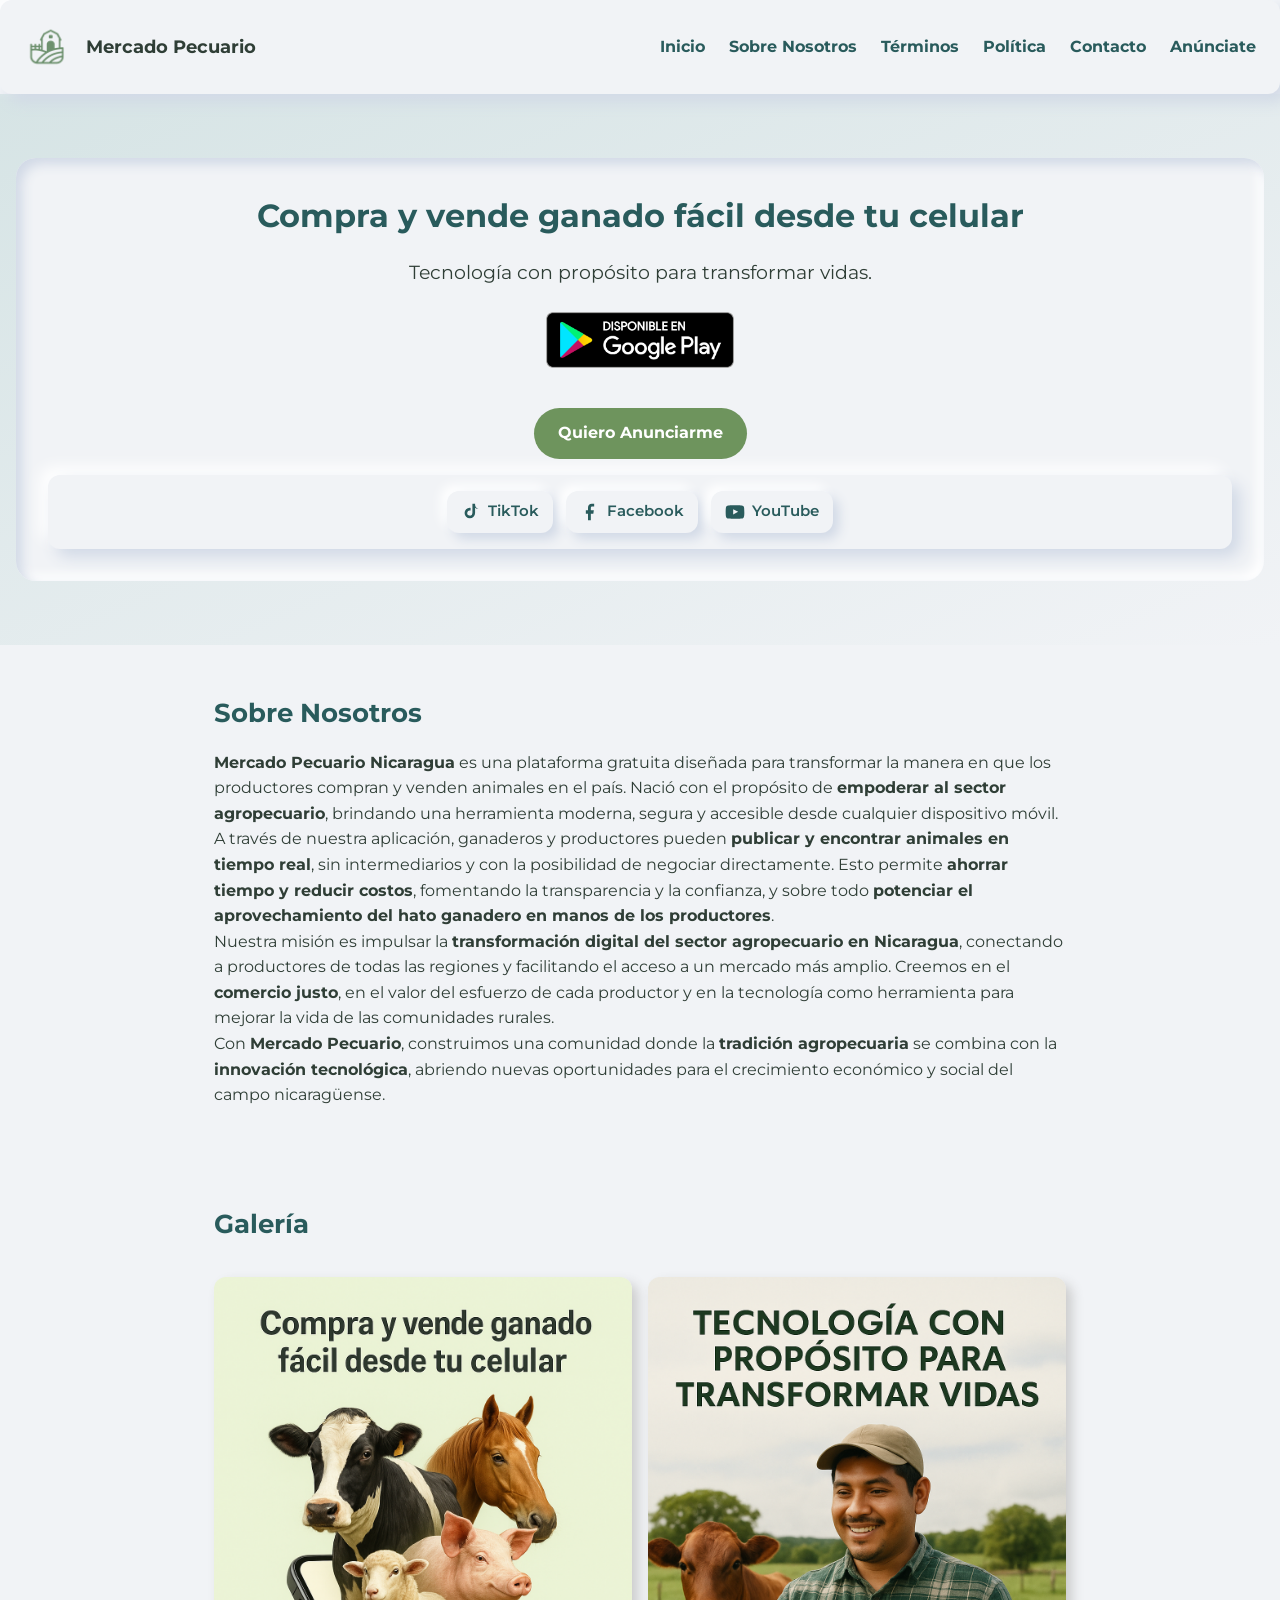
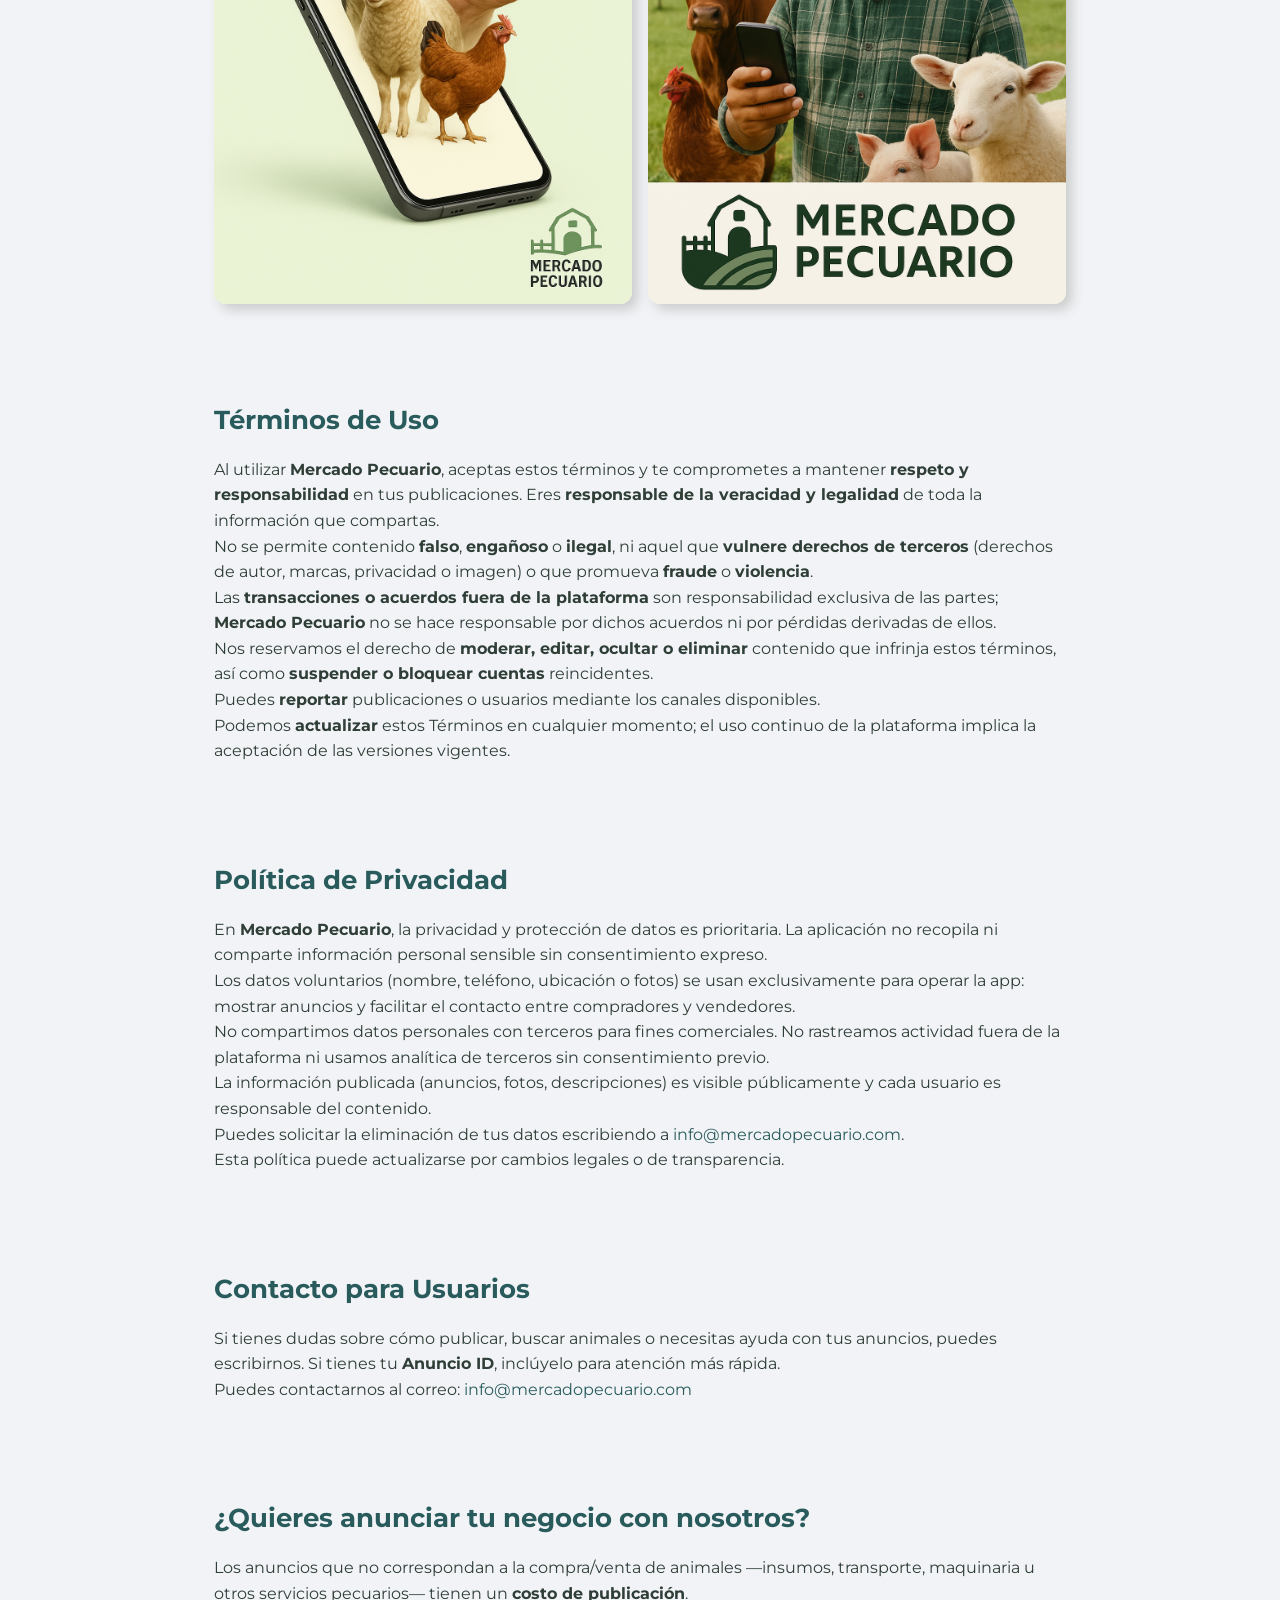
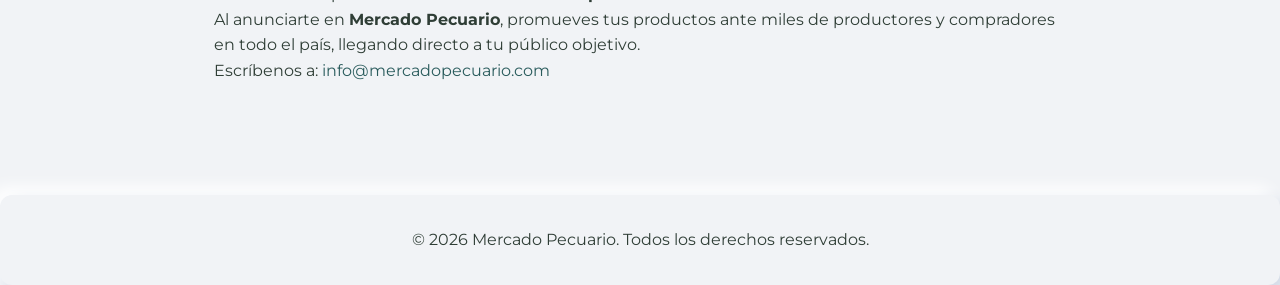
==== index.html @ 9249ecd2 "Correcciones de posible error" ====
<!DOCTYPE html>
<html lang="es">
<head>
  <!-- Google Tag Manager -->
  <script>
  (function(w,d,s,l,i){w[l]=w[l]||[];w[l].push({'gtm.start':
  new Date().getTime(),event:'gtm.js'});var f=d.getElementsByTagName(s)[0],
  j=d.createElement(s),dl=l!='dataLayer'?'&l='+l:'';j.async=true;j.src=
  'https://www.googletagmanager.com/gtm.js?id='+i+dl;f.parentNode.insertBefore(j,f);
  })(window,document,'script','dataLayer','GTM-NP2JBV4L');
  </script>
  <!-- End Google Tag Manager -->

  <meta charset="UTF-8" />
  <meta name="viewport" content="width=device-width, initial-scale=1.0" />
  <title>Mercado Pecuario | Compra y Venta de Animales</title>

  <!-- Canonical -->
  <link rel="canonical" href="https://mercadopecuario.com/" />

  <!-- Favicon -->
  <link rel="icon" href="favicon.ico" type="image/x-icon" />

  <!-- SEO Meta Tags -->
  <meta name="description" content="Plataforma gratuita para comprar y vender ganado en Nicaragua. Publica anuncios, encuentra animales y potencia tu negocio agropecuario con tecnología." />
  <meta name="keywords" content="mercado pecuario, compra de ganado en nicaragua, ganado, nicaragua, conecta ganaderos, compra venta de animales, app ganadera, agropecuario, tecnología rural" />
  <meta name="author" content="Mercado Pecuario" />
  <meta name="robots" content="index, follow" />
  <meta name="theme-color" content="#295b5c" />

  <!-- Open Graph -->
  <meta property="og:title" content="Mercado Pecuario" />
  <meta property="og:description" content="Compra y venta de animales fácil desde tu celular." />
  <meta property="og:type" content="website" />
  <meta property="og:url" content="https://mercadopecuario.com/" />
  <meta property="og:image" content="https://mercadopecuario.com/poster1.jpg" />
  <meta property="og:image:width" content="1200" />
  <meta property="og:image:height" content="630" />

  <!-- Twitter Card -->
  <meta name="twitter:card" content="summary_large_image" />
  <meta name="twitter:title" content="Mercado Pecuario Nicaragua" />
  <meta name="twitter:description" content="Compra y venta de animales fácil desde tu celular." />
  <meta name="twitter:image" content="https://mercadopecuario.com/poster1.jpg" />

  <!-- Structured Data (JSON-LD) -->
  <script type="application/ld+json">
  {
    "@context": "https://schema.org",
    "@type": "WebSite",
    "name": "Mercado Pecuario",
    "url": "https://mercadopecuario.com/",
    "inLanguage": "es",
    "description": "Plataforma gratuita para compra y venta de ganado en Nicaragua.",
    "potentialAction": {
      "@type": "SearchAction",
      "target": "https://mercadopecuario.com/?q={search_term_string}",
      "query-input": "required name=search_term_string"
    },
    "publisher": {
      "@type": "Organization",
      "name": "Mercado Pecuario",
      "logo": {
        "@type": "ImageObject",
        "url": "https://mercadopecuario.com/logo-mercado-pecuario.png"
      }
    }
  }
  </script>
  <script type="application/ld+json">
  {
    "@context": "https://schema.org",
    "@type": "MobileApplication",
    "name": "Mercado Pecuario",
    "operatingSystem": "Android",
    "applicationCategory": "BusinessApplication",
    "offers": {"@type": "Offer","price": "0","priceCurrency": "USD"},
    "downloadUrl": "https://play.google.com/store/apps/details?id=com.mercadopecuario",
    "installUrl": "https://play.google.com/store/apps/details?id=com.mercadopecuario",
    "publisher": {"@type": "Organization","name": "Mercado Pecuario"}
  }
  </script>

  <!-- Fonts & CSS -->
  <link rel="preconnect" href="https://fonts.gstatic.com" crossorigin />
  <link rel="preconnect" href="https://fonts.googleapis.com" />
  <link href="https://fonts.googleapis.com/css2?family=Montserrat:wght@400;700&display=swap" rel="stylesheet" />
  <link rel="stylesheet" href="styles.css" />

  <!-- Scripts -->
  <script defer src="scripts.js"></script>
</head>

<body>
  <!-- Google Tag Manager (noscript) -->
  <noscript><iframe src="https://www.googletagmanager.com/ns.html?id=GTM-NP2JBV4L"
  height="0" width="0" style="display:none;visibility:hidden"></iframe></noscript>
  <!-- End Google Tag Manager (noscript) -->

  <!-- Skip to content -->
  <a class="skip-link" href="#inicio">Saltar al contenido</a>

  <!-- NAVBAR -->
  <header class="navbar neomorph" role="banner">
    <div class="logo">
      <img src="logo-mercado-pecuario.png" alt="Logo de Mercado Pecuario" class="logo-img" width="62" height="62" decoding="async" />
      <span>Mercado Pecuario</span>
    </div>

    <nav id="nav-menu" aria-label="Principal">
      <ul>
        <li><a href="#inicio">Inicio</a></li>
        <li><a href="#sobre">Sobre Nosotros</a></li>
        <li><a href="#terminos">Términos</a></li>
        <li><a href="#politica">Política</a></li>
        <li><a href="#contacto">Contacto</a></li>
        <li><a href="#anunciar">Anúnciate</a></li>
      </ul>
    </nav>

    <button class="menu-toggle" aria-controls="nav-menu" aria-expanded="false" aria-label="Abrir menú">☰</button>
  </header>

  <!-- HERO -->
  <section class="hero" id="inicio">
    <div class="hero-content neomorph-in">
      <h1>Compra y vende ganado fácil desde tu celular</h1>
      <p>Tecnología con propósito para transformar vidas.</p>

      <div class="store-badge-wrapper">
        <a class="google-play-link"
           href="https://play.google.com/store/apps/details?id=com.mercadopecuario&pli=1"
           target="_blank" rel="noopener noreferrer" aria-label="Abrir en Google Play">
          <img src="google-play-page.png" alt="Disponible en Google Play"
               width="270" height="80" loading="eager" decoding="async" />
        </a>
      </div>

      <a href="#anunciar" class="btn">Quiero Anunciarme</a>

      <!-- Social Bar (debajo del botón) -->
      <div class="social-bar neomorph" aria-label="Redes sociales de Mercado Pecuario" style="margin-top:1rem;">
        <a class="social-link" href="https://www.tiktok.com/@mercado.pecuario" target="_blank" rel="noopener noreferrer" aria-label="TikTok de Mercado Pecuario">
          <!-- TikTok -->
          <svg class="icon" viewBox="0 0 24 24" aria-hidden="true"><path fill="currentColor" d="M21 8.5a6.5 6.5 0 0 1-4.1-1.5v6.3a6.3 6.3 0 1 1-6.3-6.3c.3 0 .6 0 .9.1v3.2a3.1 3.1 0 1 0 2.2 3V2h3.2a6.5 6.5 0 0 0 4.1 6.5Z"/></svg>
          <span>TikTok</span>
        </a>

        <a class="social-link" href="https://www.facebook.com/share/1B9wBxEZxm/" target="_blank" rel="noopener noreferrer" aria-label="Facebook de Mercado Pecuario">
          <!-- Facebook -->
          <svg class="icon" viewBox="0 0 24 24" aria-hidden="true"><path fill="currentColor" d="M13 22v-8h3l.6-4H13V7.2c0-1.1.3-1.8 1.9-1.8H17V2.1C16.6 2 15.5 2 14.2 2 11.5 2 9.6 3.7 9.6 6.8V10H7v4h2.6v8h3.4Z"/></svg>
          <span>Facebook</span>
        </a>

        <a class="social-link" href="https://www.youtube.com/@MercadoPecuario" target="_blank" rel="noopener noreferrer" aria-label="YouTube de Mercado Pecuario">
          <!-- YouTube -->
          <svg class="icon" viewBox="0 0 24 24" aria-hidden="true"><path fill="currentColor" d="M23 7.5s-.2-1.7-.8-2.4c-.8-.9-1.7-.9-2.1-1C17.9 3.8 12 3.8 12 3.8h0s-5.9 0-8.1.3c-.4.1-1.3.1-2.1 1C1.2 5.8 1 7.5 1 7.5S.8 9.5.8 11.6v.8C.8 14.5 1 16.5 1 16.5s.2 1.7.8 2.4c.8.9 1.9.9 2.4 1 1.7.2 7.8.3 7.8.3s5.9 0 8.1-.3c.4-.1 1.3-.1 2.1-1 .6-.7.8-2.4.8-2.4s.2-2 .2-3.1v-.8c0-2.1-.2-4.1-.2-4.1ZM9.8 14.9V8.7l6 3.1-6 3.1Z"/></svg>
          <span>YouTube</span>
        </a>
      </div>
      <!-- /Social Bar -->
    </div>
  </section>

  <!-- SOBRE NOSOTROS -->
  <section class="section" id="sobre">
    <h2>Sobre Nosotros</h2>
    <p>
      <strong>Mercado Pecuario Nicaragua</strong> es una plataforma gratuita diseñada para transformar la manera en que los productores compran y venden animales en el país.
      Nació con el propósito de <strong>empoderar al sector agropecuario</strong>, brindando una herramienta moderna, segura y accesible desde cualquier dispositivo móvil.
    </p>
    <p>
      A través de nuestra aplicación, ganaderos y productores pueden <strong>publicar y encontrar animales en tiempo real</strong>, sin intermediarios y con la posibilidad de negociar directamente.
      Esto permite <strong>ahorrar tiempo y reducir costos</strong>, fomentando la transparencia y la confianza, y sobre todo
      <strong>potenciar el aprovechamiento del hato ganadero en manos de los productores</strong>.
    </p>
    <p>
      Nuestra misión es impulsar la <strong>transformación digital del sector agropecuario en Nicaragua</strong>, conectando a productores de todas las regiones y facilitando el acceso a un mercado más amplio.
      Creemos en el <strong>comercio justo</strong>, en el valor del esfuerzo de cada productor y en la tecnología como herramienta para mejorar la vida de las comunidades rurales.
    </p>
    <p>
      Con <strong>Mercado Pecuario</strong>, construimos una comunidad donde la <strong>tradición agropecuaria</strong> se combina con la <strong>innovación tecnológica</strong>,
      abriendo nuevas oportunidades para el crecimiento económico y social del campo nicaragüense.
    </p>
  </section>

  <!-- GALERÍA -->
  <section class="section gallery" aria-labelledby="galeria-title">
    <h2 id="galeria-title">Galería</h2>
    <div class="image-grid">
      <img src="poster1.jpg" alt="Póster de promoción 1 de Mercado Pecuario"
           width="800" height="600" loading="lazy" decoding="async" />
      <img src="poster2.jpg" alt="Póster de promoción 2 de Mercado Pecuario"
           width="800" height="600" loading="lazy" decoding="async" />
    </div>
  </section>

  <!-- TÉRMINOS -->
  <section class="section" id="terminos">
    <h2>Términos de Uso</h2>
    <p>
      Al utilizar <strong>Mercado Pecuario</strong>, aceptas estos términos y te comprometes a mantener
      <strong>respeto y responsabilidad</strong> en tus publicaciones. Eres <strong>responsable de la veracidad y legalidad</strong>
      de toda la información que compartas.
    </p>
    <p>
      No se permite contenido <strong>falso</strong>, <strong>engañoso</strong> o <strong>ilegal</strong>, ni aquel que
      <strong>vulnere derechos de terceros</strong> (derechos de autor, marcas, privacidad o imagen) o que promueva
      <strong>fraude</strong> o <strong>violencia</strong>.
    </p>
    <p>
      Las <strong>transacciones o acuerdos fuera de la plataforma</strong> son responsabilidad exclusiva de las partes;
      <strong>Mercado Pecuario</strong> no se hace responsable por dichos acuerdos ni por pérdidas derivadas de ellos.
    </p>
    <p>
      Nos reservamos el derecho de <strong>moderar, editar, ocultar o eliminar</strong> contenido que infrinja estos términos,
      así como <strong>suspender o bloquear cuentas</strong> reincidentes.
    </p>
    <p>
      Puedes <strong>reportar</strong> publicaciones o usuarios mediante los canales disponibles.
    </p>
    <p>
      Podemos <strong>actualizar</strong> estos Términos en cualquier momento; el uso continuo de la plataforma implica la
      aceptación de las versiones vigentes.
    </p>
  </section>

  <!-- POLÍTICA DE INFORMACIÓN -->
  <section class="section" id="politica">
    <h2>Política de Privacidad</h2>
    <p>
      En <strong>Mercado Pecuario</strong>, la privacidad y protección de datos es prioritaria. La aplicación no recopila ni comparte
      información personal sensible sin consentimiento expreso.
    </p>
    <p>
      Los datos voluntarios (nombre, teléfono, ubicación o fotos) se usan exclusivamente para operar la app:
      mostrar anuncios y facilitar el contacto entre compradores y vendedores.
    </p>
    <p>
      No compartimos datos personales con terceros para fines comerciales. No rastreamos actividad fuera de la plataforma
      ni usamos analítica de terceros sin consentimiento previo.
    </p>
    <p>
      La información publicada (anuncios, fotos, descripciones) es visible públicamente y cada usuario es responsable del contenido.
    </p>
    <p>
      Puedes solicitar la eliminación de tus datos escribiendo a
      <a href="mailto:info@mercadopecuario.com">info@mercadopecuario.com</a>.
    </p>
    <p>
      Esta política puede actualizarse por cambios legales o de transparencia.
    </p>
  </section>

  <!-- CONTACTO -->
  <section class="section" id="contacto">
    <h2>Contacto para Usuarios</h2>
    <p>Si tienes dudas sobre cómo publicar, buscar animales o necesitas ayuda con tus anuncios, puedes escribirnos.
       Si tienes tu <strong>Anuncio ID</strong>, inclúyelo para atención más rápida.</p>
    <p>Puedes contactarnos al correo:
      <a href="mailto:info@mercadopecuario.com">info@mercadopecuario.com</a>
    </p>
  </section>

  <!-- ANÚNCIATE -->
  <section class="section" id="anunciar">
    <h2>¿Quieres anunciar tu negocio con nosotros?</h2>
    <p>
      Los anuncios que no correspondan a la compra/venta de animales —insumos, transporte, maquinaria u otros servicios pecuarios—
      tienen un <strong>costo de publicación</strong>.
    </p>
    <p>
      Al anunciarte en <strong>Mercado Pecuario</strong>, promueves tus productos ante miles de productores y compradores en todo el país,
      llegando directo a tu público objetivo.
    </p>
    <p>Escríbenos a:
      <a href="mailto:info@mercadopecuario.com">info@mercadopecuario.com</a>
    </p>
  </section>

  <!-- FOOTER -->
  <footer class="footer neomorph" role="contentinfo">
    <p>&copy; 2026 Mercado Pecuario. Todos los derechos reservados.</p>
  </footer>
</body>
</html>
---- styles.css ----
html, body {
  width: 100%;
  max-width: 100vw;
  overflow-x: hidden;
}

/* Reset */
* { margin: 0; padding: 0; box-sizing: border-box; }

body {
  font-family: 'Montserrat', sans-serif;
  background: #f1f3f6;
  color: #2f3e36;
  line-height: 1.6;
}

a { color: #295b5c; text-decoration: none; }
a:hover { text-decoration: underline; }
h1, h2 { color: #295b5c; }

/* Skip link */
.skip-link {
  position: absolute; left: -999px; top: auto; width: 1px; height: 1px; overflow: hidden;
}
.skip-link:focus {
  left: 1rem; top: 1rem; width: auto; height: auto; padding: .5rem .75rem;
  background: #ffffff; border-radius: 8px; box-shadow: 0 2px 8px rgba(0,0,0,.12);
}

/* Neomorfismo */
.neomorph {
  background: #f1f3f6;
  box-shadow: 8px 8px 16px #d1d9e6, -8px -8px 16px #ffffff;
  border-radius: 12px;
  padding: 1rem 2rem;
}

.neomorph-in {
  background: #f1f3f6;
  box-shadow: inset 6px 6px 12px #d1d9e6, inset -6px -6px 12px #ffffff;
  border-radius: 20px;
  padding: 2rem;
}

/* Navbar */
.navbar {
  position: sticky; top: 0; z-index: 1000;
  display: flex; flex-wrap: wrap; justify-content: space-between; align-items: center;
  padding: 1rem; margin: 0 auto; width: 100%; max-width: 100%; box-sizing: border-box;
  background: #f1f3f6;
}

.navbar ul { list-style: none; display: flex; flex-wrap: wrap; justify-content: center; gap: .5rem; }
.navbar li { margin: 0.25rem 0.5rem; }
.navbar a { text-decoration: none; color: #295b5c; font-weight: 700; white-space: nowrap; }

.logo { display: flex; align-items: center; font-size: 1.1rem; font-weight: 700; gap: 0.5rem; }
.logo-img { height: 62px; width: 62px; }

/* Hero */
.hero {
  background: linear-gradient(to bottom right, #d6e4e5, #f1f3f6);
  text-align: center;
  padding: 4rem 1rem;
}

.hero-content h1 { font-size: 2rem; margin-bottom: 1rem; }
.hero-content p { font-size: 1.2rem; margin-bottom: 1.5rem; }

.btn {
  display: inline-block;
  background-color: #6e945d;
  color: white;
  padding: 0.8rem 1.5rem;
  border-radius: 30px;
  font-weight: bold;
  transition: transform .2s ease, background-color .2s ease;
}
.btn:hover { background-color: #527347; transform: translateY(-1px); }

/* Sections */
.section { padding: 3rem 1.5rem; max-width: 900px; margin: auto; }
.section h2 { font-size: 1.6rem; margin-bottom: 1rem; }

/* Galería */
.image-grid {
  display: grid;
  grid-template-columns: 1fr 1fr;
  gap: 1rem;
  margin-top: 2rem;
}
.image-grid img {
  width: 100%;
  height: auto;
  border-radius: 12px;
  box-shadow: 6px 6px 12px #ccc;
}

/* Footer */
.footer { text-align: center; padding: 2rem 1rem; margin-top: 4rem; }

/* Menu button */
.menu-toggle {
  display: none;
  background: none;
  font-size: 2rem;
  border: none;
  color: #295b5c;
  cursor: pointer;
}

/* Responsive navbar */
@media (max-width: 768px) {
  .navbar { flex-direction: column; align-items: flex-start; gap: .5rem; }
  .menu-toggle { display: block; margin-left: auto; }

  #nav-menu ul {
    flex-direction: column; align-items: flex-start; width: 100%;
    display: none; gap: .25rem;
  }
  #nav-menu ul.show { display: flex; }
  #nav-menu li { width: 100%; padding: 0.25rem 0; }
}

/* Store badge */
.store-badge-wrapper {
  display: flex; align-items: center; justify-content: center; flex-wrap: wrap;
  gap: 1rem; margin: 1rem 0 2rem 0;
}
.google-play-link img {
  height: 56px; width: auto; border-radius: 6px; transition: transform .2s ease;
}
.google-play-link img:hover { transform: scale(1.03); }
.coming-soon { font-size: .95rem; font-weight: 700; color: #d94343; }

/* -------- Redes sociales (optimizado y responsivo) -------- */
.social-bar {
  display: flex;
  justify-content: center;
  align-items: center;
  flex-wrap: wrap;
  gap: 0.8rem;
  margin-top: 1.25rem; /* separación del botón */
}

.social-link {
  display: flex;
  align-items: center;
  gap: 0.4rem;
  padding: 0.55rem 0.9rem;
  border-radius: 12px;
  color: #295b5c;
  background: #f1f3f6;
  box-shadow: 6px 6px 12px #d1d9e6, -6px -6px 12px #ffffff;
  font-weight: 600;
  font-size: 0.95rem;
  transition: transform .15s ease, box-shadow .2s ease;
}

.social-link:hover {
  transform: translateY(-1px);
  box-shadow: 8px 8px 16px #d1d9e6, -8px -8px 16px #ffffff;
  text-decoration: none;
}

.social-link:active { transform: translateY(0); }

.social-link .icon {
  width: 20px;
  height: 20px;
  display: inline-block;
}

/* Ajustes responsivos para móvil */
@media (max-width: 600px) {
  .social-bar { gap: 0.5rem; }

  .social-link {
    padding: 0.5rem;          /* menos padding */
    border-radius: 10px;
    font-size: 0;             /* oculta el texto, deja solo iconos */
    box-shadow: 4px 4px 8px #d1d9e6, -4px -4px 8px #ffffff; /* sombra más sutil */
  }

  .social-link .icon {
    width: 26px;              /* icono un poco más grande para tacto */
    height: 26px;
  }

  .social-link span { display: none; } /* asegura ocultar texto */
}
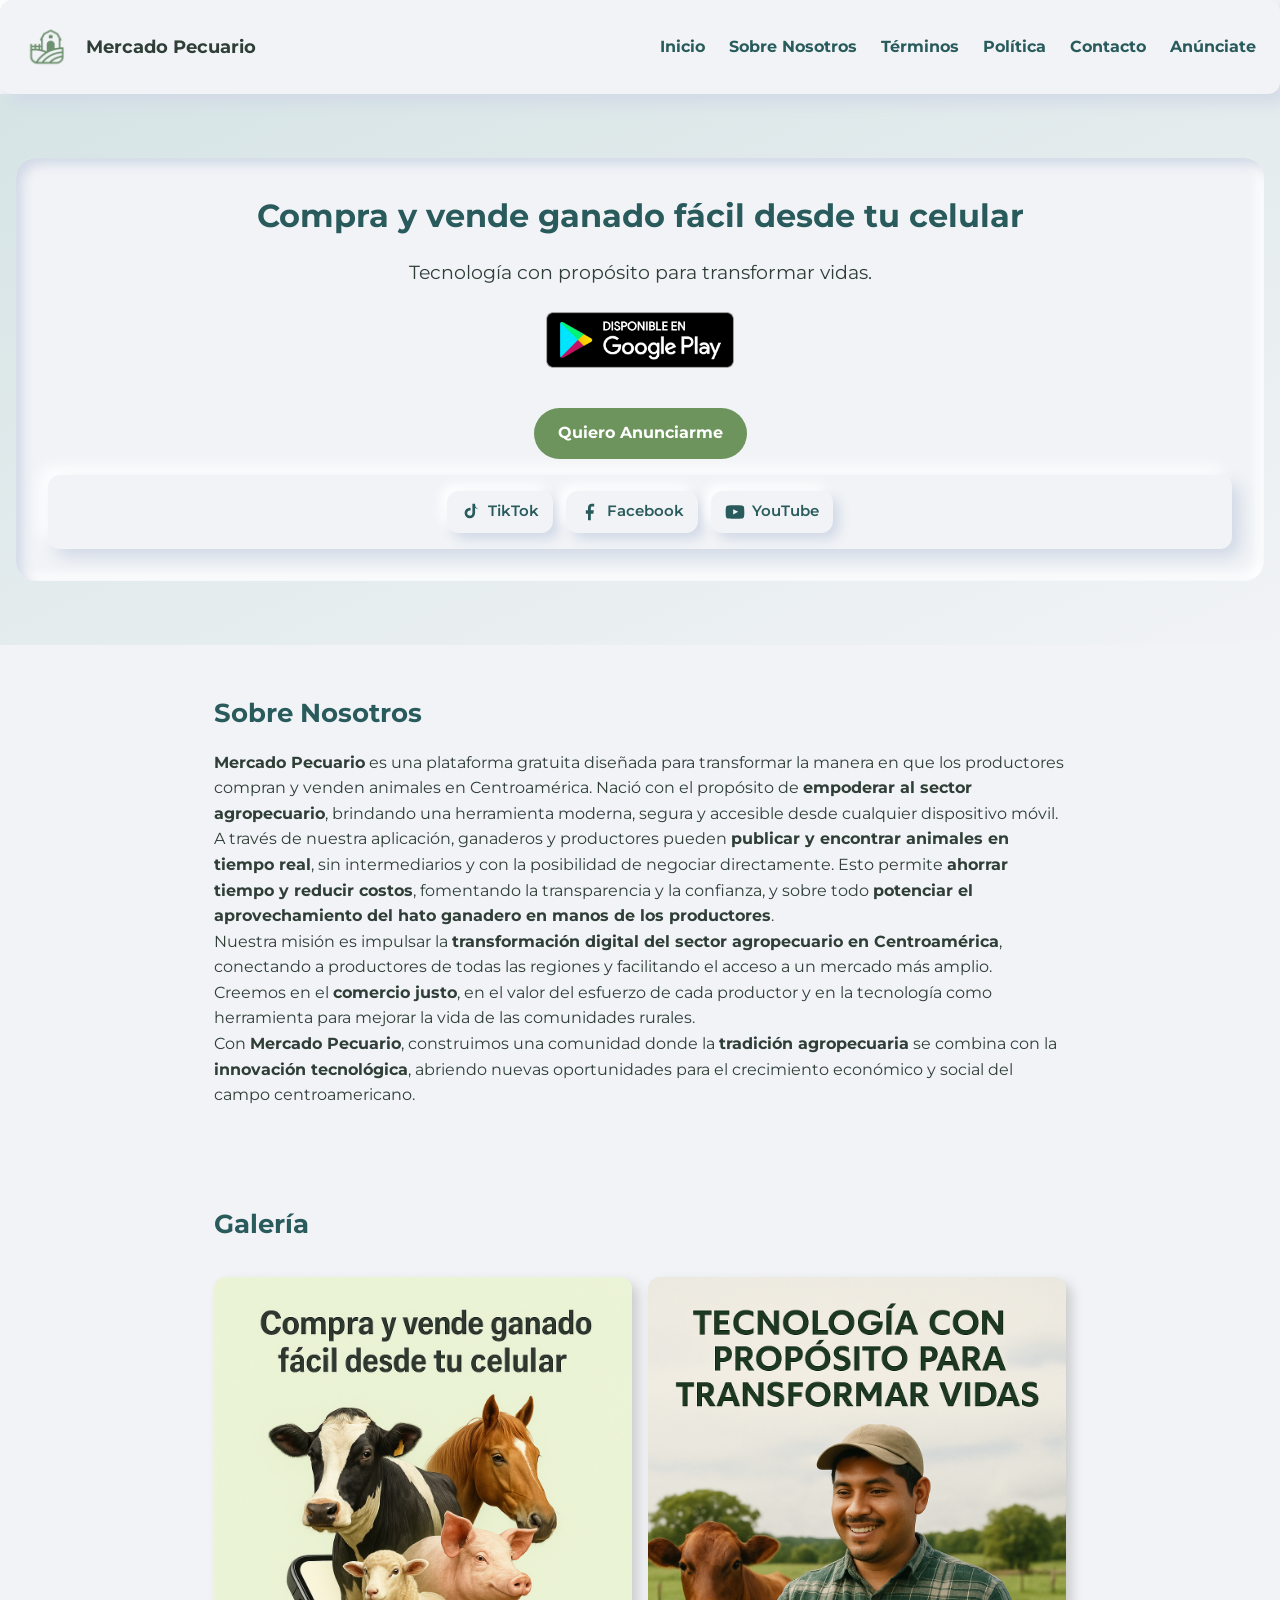
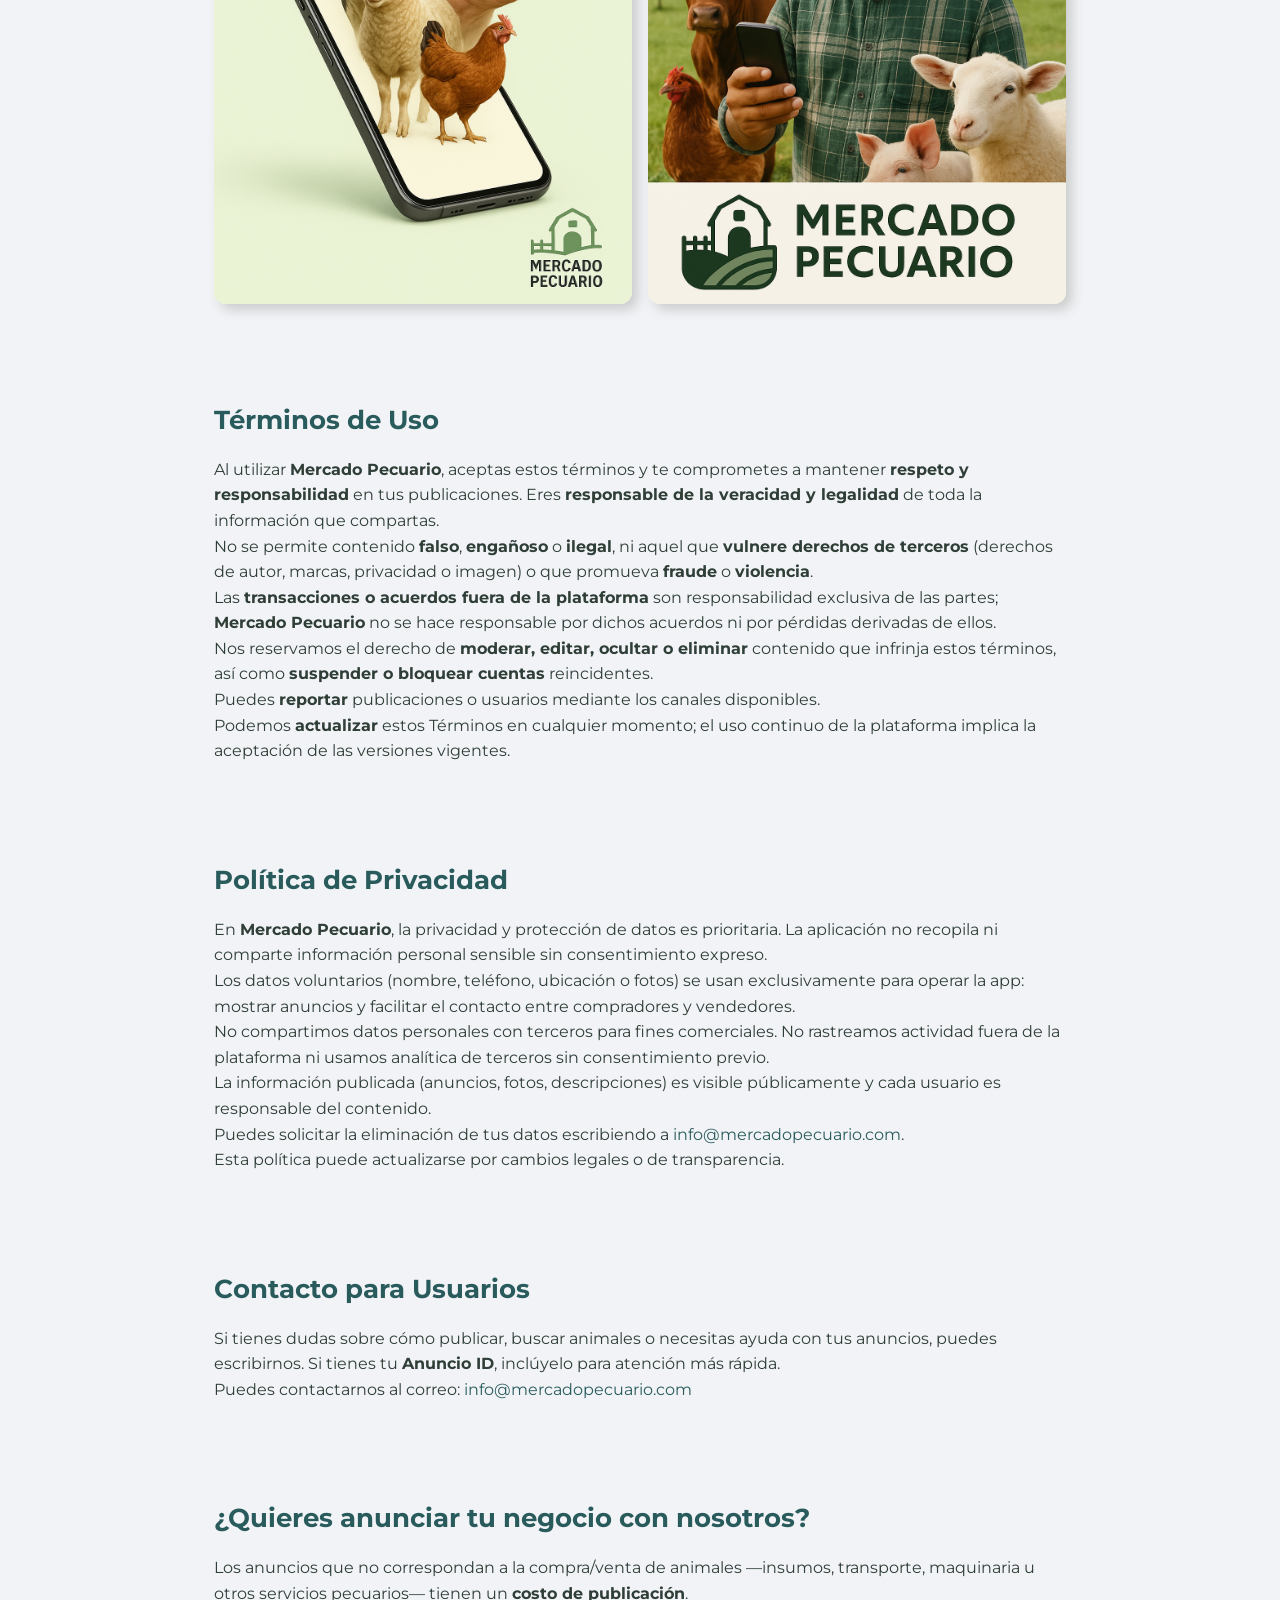
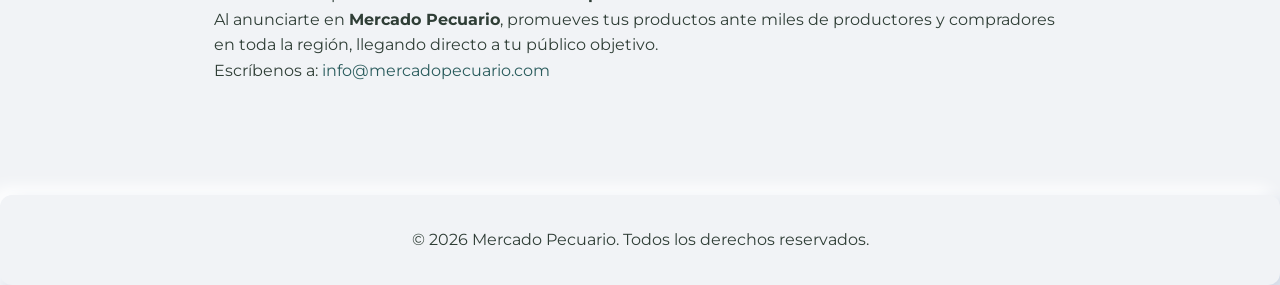
==== commit 403fa831: "Actualizar copy para reflejar presencia en Centroamérica, no solo Nicaragua" ====
--- a/index.html
+++ b/index.html
@@ -22,8 +22,8 @@
   <link rel="icon" href="favicon.ico" type="image/x-icon" />
 
   <!-- SEO Meta Tags -->
-  <meta name="description" content="Plataforma gratuita para comprar y vender ganado en Nicaragua. Publica anuncios, encuentra animales y potencia tu negocio agropecuario con tecnología." />
-  <meta name="keywords" content="mercado pecuario, compra de ganado en nicaragua, ganado, nicaragua, conecta ganaderos, compra venta de animales, app ganadera, agropecuario, tecnología rural" />
+  <meta name="description" content="Plataforma gratuita para comprar y vender ganado en Centroamérica. Publica anuncios, encuentra animales y potencia tu negocio agropecuario con tecnología." />
+  <meta name="keywords" content="mercado pecuario, compra de ganado centroamérica, ganado, centroamérica, conecta ganaderos, compra venta de animales, app ganadera, agropecuario, tecnología rural" />
   <meta name="author" content="Mercado Pecuario" />
   <meta name="robots" content="index, follow" />
   <meta name="theme-color" content="#295b5c" />
@@ -39,7 +39,7 @@
 
   <!-- Twitter Card -->
   <meta name="twitter:card" content="summary_large_image" />
-  <meta name="twitter:title" content="Mercado Pecuario Nicaragua" />
+  <meta name="twitter:title" content="Mercado Pecuario" />
   <meta name="twitter:description" content="Compra y venta de animales fácil desde tu celular." />
   <meta name="twitter:image" content="https://mercadopecuario.com/poster1.jpg" />
 
@@ -51,7 +51,7 @@
     "name": "Mercado Pecuario",
     "url": "https://mercadopecuario.com/",
     "inLanguage": "es",
-    "description": "Plataforma gratuita para compra y venta de ganado en Nicaragua.",
+    "description": "Plataforma gratuita para compra y venta de ganado en Centroamérica.",
     "potentialAction": {
       "@type": "SearchAction",
       "target": "https://mercadopecuario.com/?q={search_term_string}",
@@ -166,7 +166,7 @@
   <section class="section" id="sobre">
     <h2>Sobre Nosotros</h2>
     <p>
-      <strong>Mercado Pecuario Nicaragua</strong> es una plataforma gratuita diseñada para transformar la manera en que los productores compran y venden animales en el país.
+      <strong>Mercado Pecuario</strong> es una plataforma gratuita diseñada para transformar la manera en que los productores compran y venden animales en Centroamérica.
       Nació con el propósito de <strong>empoderar al sector agropecuario</strong>, brindando una herramienta moderna, segura y accesible desde cualquier dispositivo móvil.
     </p>
     <p>
@@ -175,12 +175,12 @@
       <strong>potenciar el aprovechamiento del hato ganadero en manos de los productores</strong>.
     </p>
     <p>
-      Nuestra misión es impulsar la <strong>transformación digital del sector agropecuario en Nicaragua</strong>, conectando a productores de todas las regiones y facilitando el acceso a un mercado más amplio.
+      Nuestra misión es impulsar la <strong>transformación digital del sector agropecuario en Centroamérica</strong>, conectando a productores de todas las regiones y facilitando el acceso a un mercado más amplio.
       Creemos en el <strong>comercio justo</strong>, en el valor del esfuerzo de cada productor y en la tecnología como herramienta para mejorar la vida de las comunidades rurales.
     </p>
     <p>
       Con <strong>Mercado Pecuario</strong>, construimos una comunidad donde la <strong>tradición agropecuaria</strong> se combina con la <strong>innovación tecnológica</strong>,
-      abriendo nuevas oportunidades para el crecimiento económico y social del campo nicaragüense.
+      abriendo nuevas oportunidades para el crecimiento económico y social del campo centroamericano.
     </p>
   </section>
 
@@ -270,7 +270,7 @@
       tienen un <strong>costo de publicación</strong>.
     </p>
     <p>
-      Al anunciarte en <strong>Mercado Pecuario</strong>, promueves tus productos ante miles de productores y compradores en todo el país,
+      Al anunciarte en <strong>Mercado Pecuario</strong>, promueves tus productos ante miles de productores y compradores en toda la región,
       llegando directo a tu público objetivo.
     </p>
     <p>Escríbenos a:
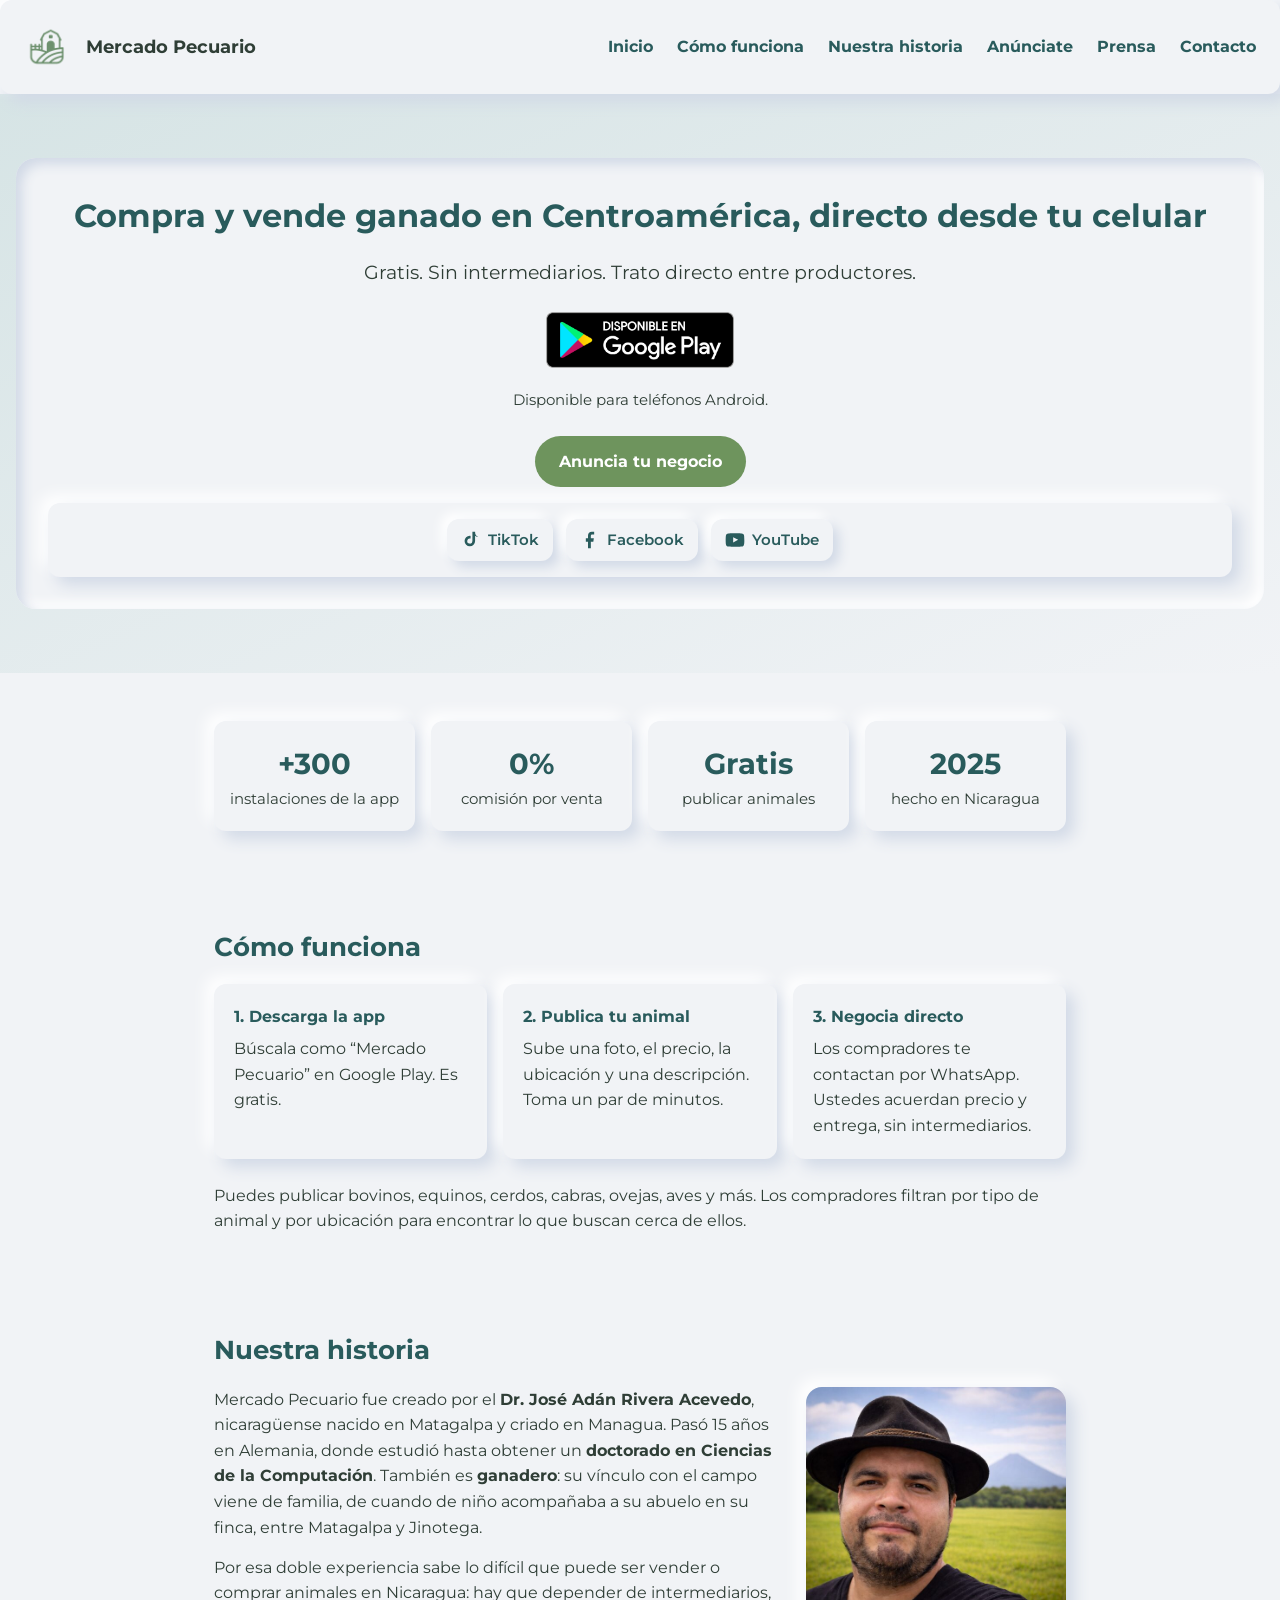
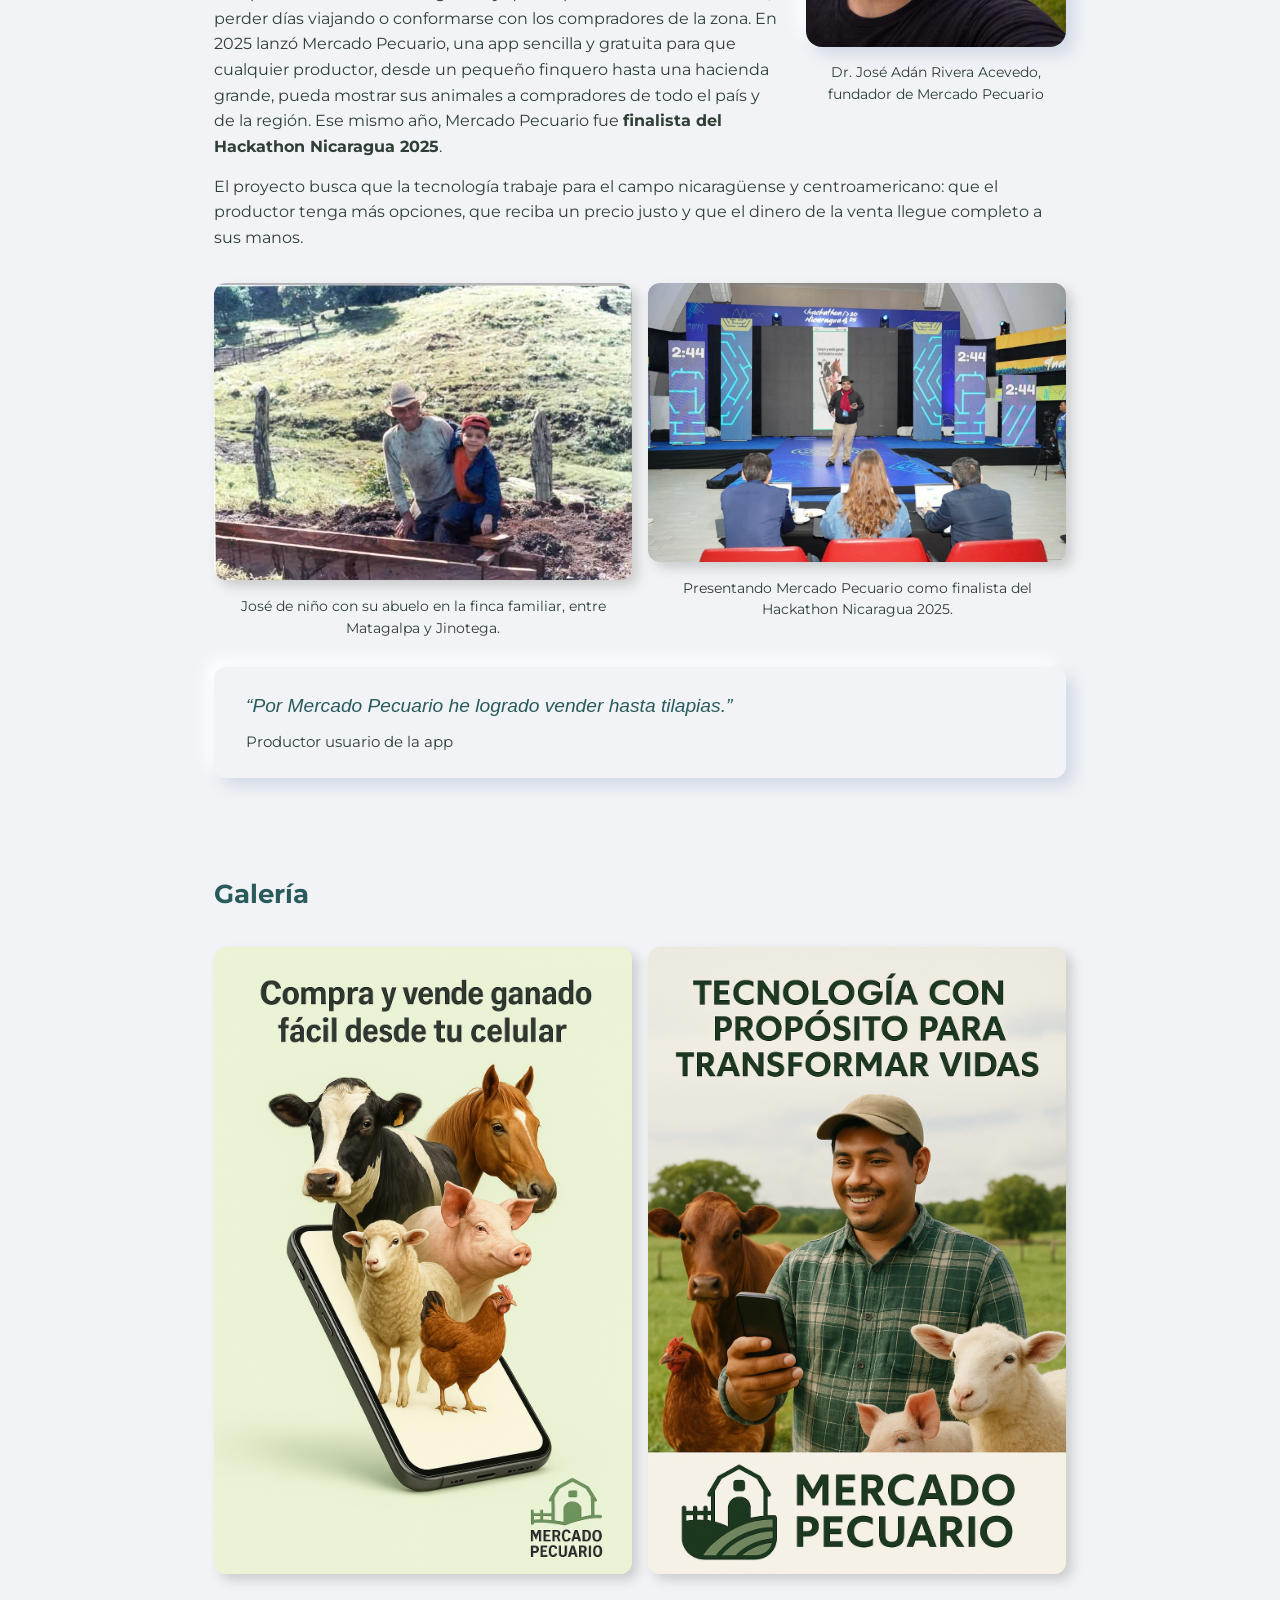
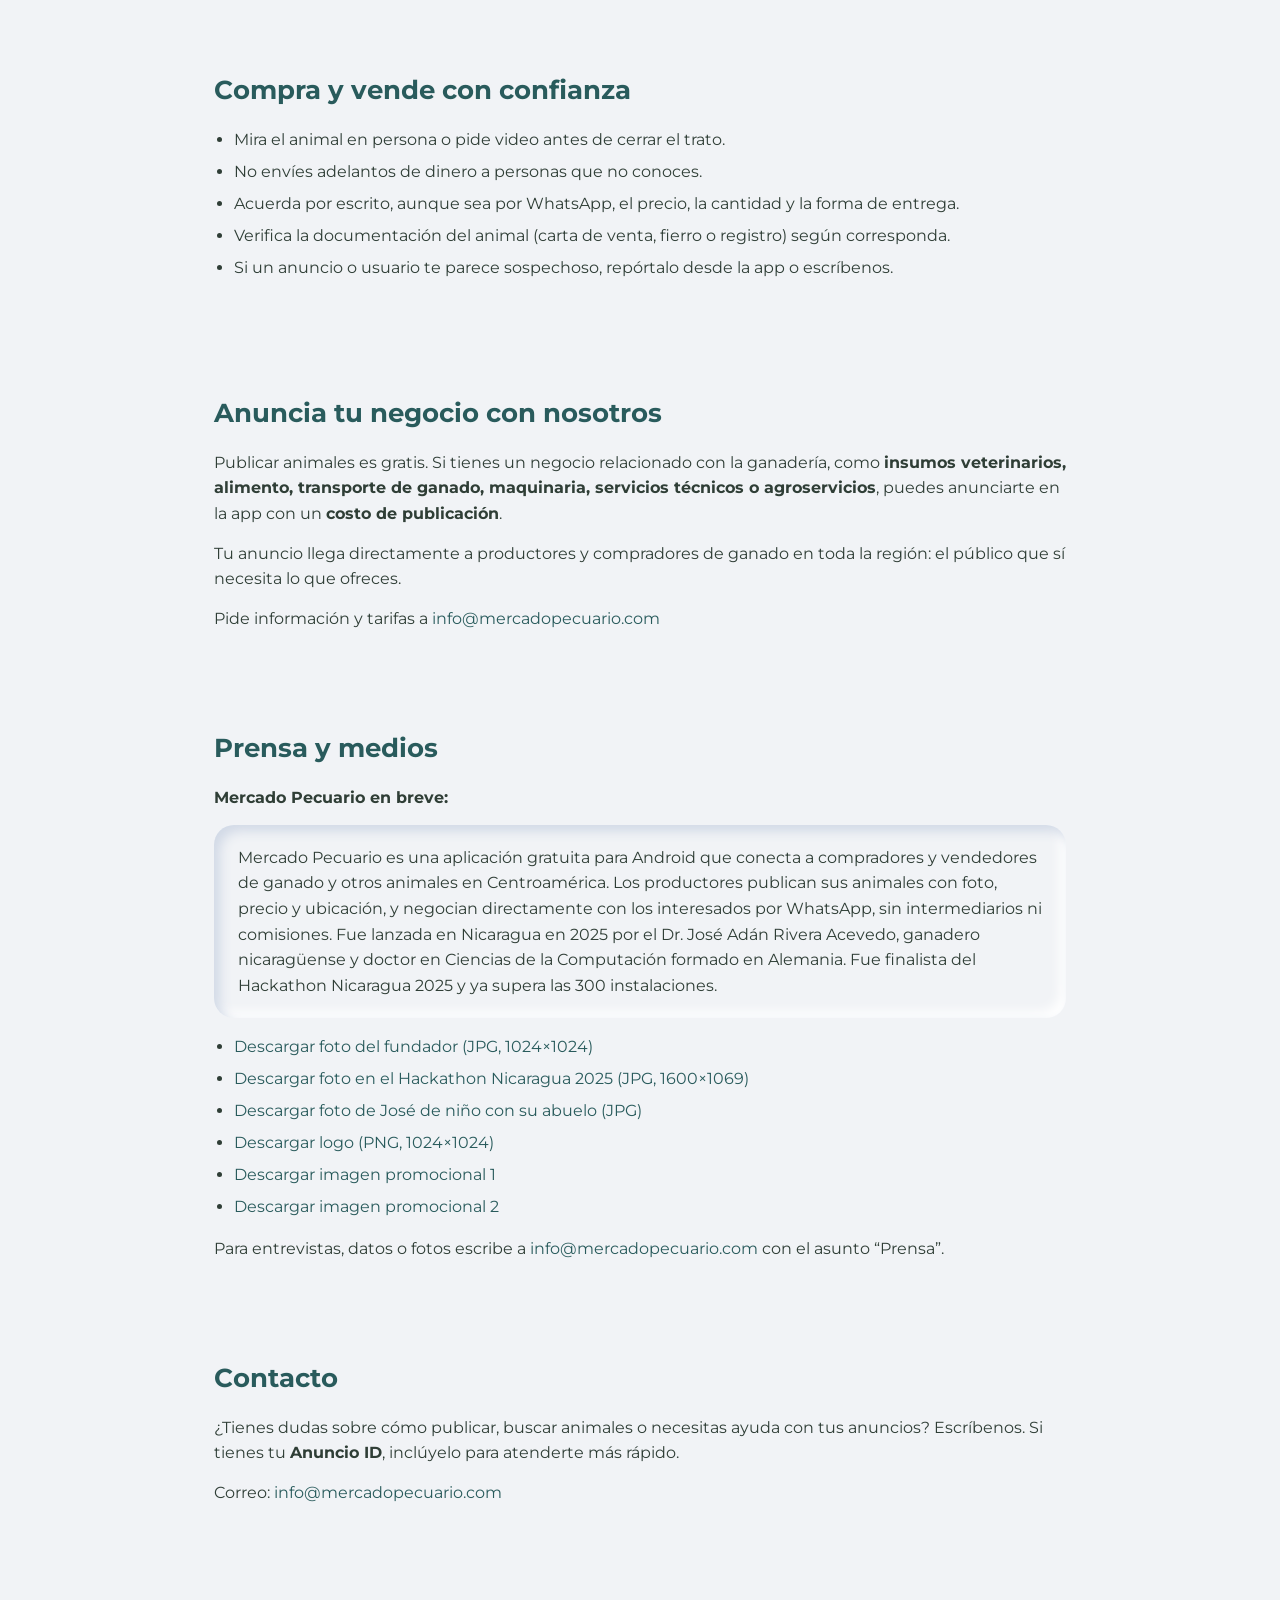
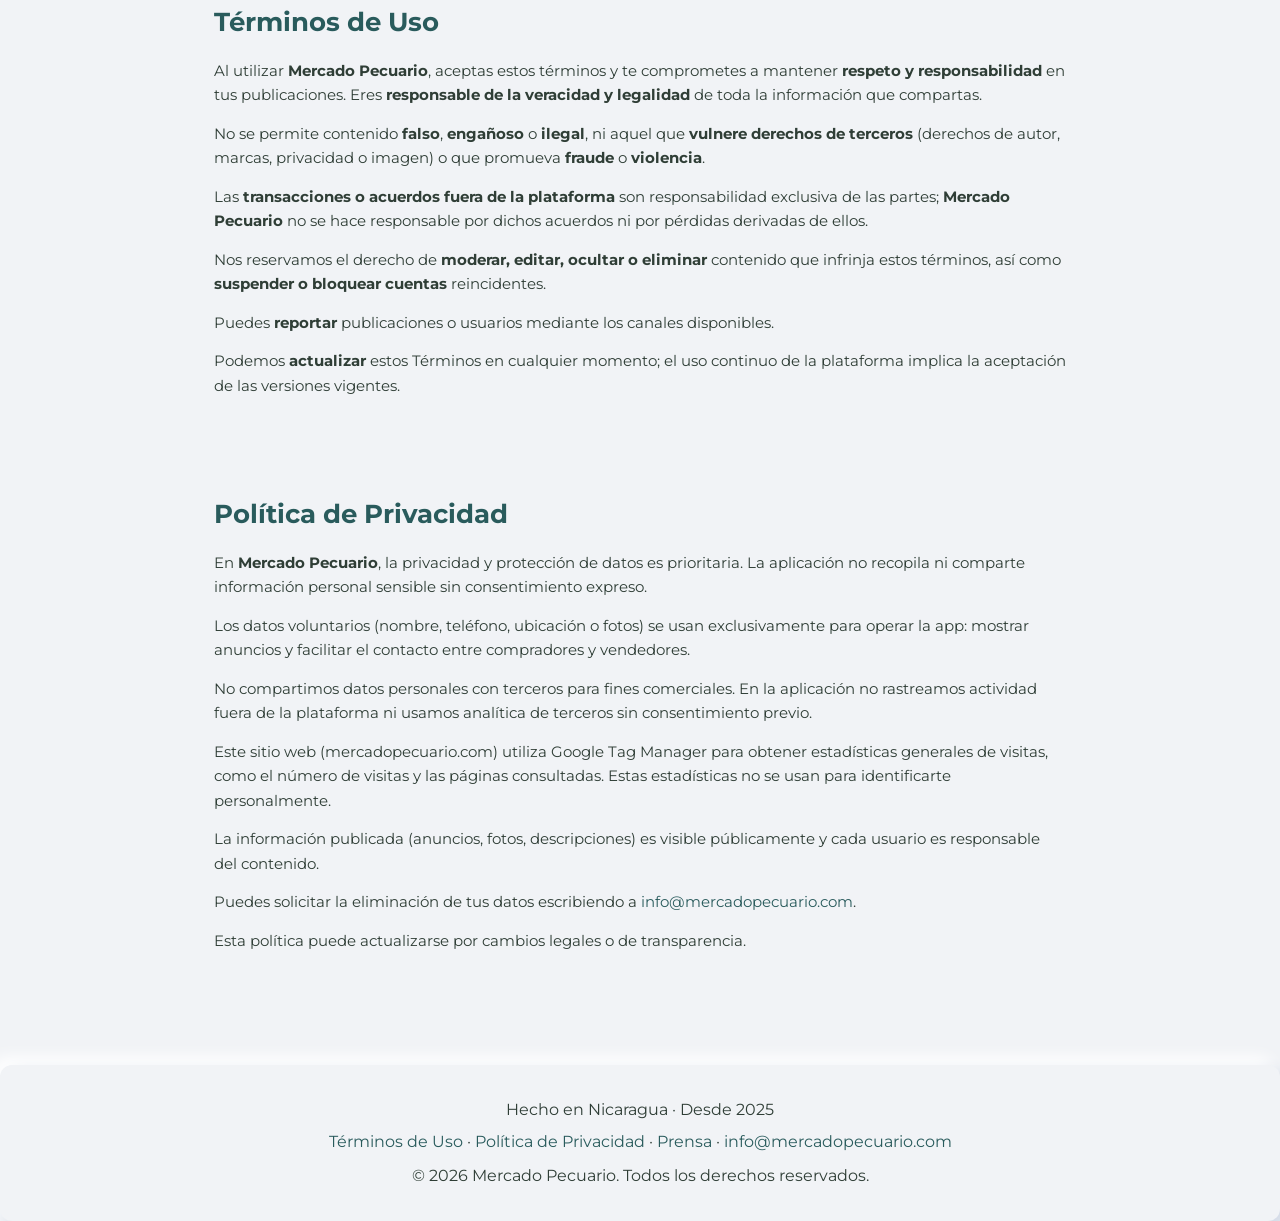
==== commit 8841bdb2: "Nuevo contenido para prensa: historia del fundador, cifras, cómo funciona y sección de medios - Hero" ====
--- a/index.html
+++ b/index.html
@@ -22,15 +22,15 @@
   <link rel="icon" href="favicon.ico" type="image/x-icon" />
 
   <!-- SEO Meta Tags -->
-  <meta name="description" content="Plataforma gratuita para comprar y vender ganado en Centroamérica. Publica anuncios, encuentra animales y potencia tu negocio agropecuario con tecnología." />
-  <meta name="keywords" content="mercado pecuario, compra de ganado centroamérica, ganado, centroamérica, conecta ganaderos, compra venta de animales, app ganadera, agropecuario, tecnología rural" />
+  <meta name="description" content="App gratuita para comprar y vender ganado y animales en Centroamérica, nacida en Nicaragua. Publica tu anuncio y negocia directo con el comprador, sin intermediarios ni comisiones." />
+  <meta name="keywords" content="mercado pecuario, compra de ganado centroamérica, compra de ganado nicaragua, ganado, centroamérica, nicaragua, conecta ganaderos, compra venta de animales, app ganadera, agropecuario, tecnología rural" />
   <meta name="author" content="Mercado Pecuario" />
   <meta name="robots" content="index, follow" />
   <meta name="theme-color" content="#295b5c" />
 
   <!-- Open Graph -->
   <meta property="og:title" content="Mercado Pecuario" />
-  <meta property="og:description" content="Compra y venta de animales fácil desde tu celular." />
+  <meta property="og:description" content="Compra y vende ganado en Centroamérica directo desde tu celular. Gratis y sin intermediarios." />
   <meta property="og:type" content="website" />
   <meta property="og:url" content="https://mercadopecuario.com/" />
   <meta property="og:image" content="https://mercadopecuario.com/poster1.jpg" />
@@ -40,7 +40,7 @@
   <!-- Twitter Card -->
   <meta name="twitter:card" content="summary_large_image" />
   <meta name="twitter:title" content="Mercado Pecuario" />
-  <meta name="twitter:description" content="Compra y venta de animales fácil desde tu celular." />
+  <meta name="twitter:description" content="Compra y vende ganado en Centroamérica directo desde tu celular. Gratis y sin intermediarios." />
   <meta name="twitter:image" content="https://mercadopecuario.com/poster1.jpg" />
 
   <!-- Structured Data (JSON-LD) -->
@@ -51,7 +51,7 @@
     "name": "Mercado Pecuario",
     "url": "https://mercadopecuario.com/",
     "inLanguage": "es",
-    "description": "Plataforma gratuita para compra y venta de ganado en Centroamérica.",
+    "description": "Plataforma gratuita para compra y venta de ganado en Centroamérica, nacida en Nicaragua.",
     "potentialAction": {
       "@type": "SearchAction",
       "target": "https://mercadopecuario.com/?q={search_term_string}",
@@ -60,6 +60,10 @@
     "publisher": {
       "@type": "Organization",
       "name": "Mercado Pecuario",
+      "foundingDate": "2025",
+      "foundingLocation": "Nicaragua",
+      "email": "info@mercadopecuario.com",
+      "founder": {"@type": "Person", "name": "José Adán Rivera Acevedo", "honorificPrefix": "Dr."},
       "logo": {
         "@type": "ImageObject",
         "url": "https://mercadopecuario.com/logo-mercado-pecuario.png"
@@ -110,11 +114,11 @@
     <nav id="nav-menu" aria-label="Principal">
       <ul>
         <li><a href="#inicio">Inicio</a></li>
-        <li><a href="#sobre">Sobre Nosotros</a></li>
-        <li><a href="#terminos">Términos</a></li>
-        <li><a href="#politica">Política</a></li>
+        <li><a href="#como-funciona">Cómo funciona</a></li>
+        <li><a href="#historia">Nuestra historia</a></li>
+        <li><a href="#anunciar">Anúnciate</a></li>
+        <li><a href="#prensa">Prensa</a></li>
         <li><a href="#contacto">Contacto</a></li>
-        <li><a href="#anunciar">Anúnciate</a></li>
       </ul>
     </nav>
 
@@ -124,8 +128,8 @@
   <!-- HERO -->
   <section class="hero" id="inicio">
     <div class="hero-content neomorph-in">
-      <h1>Compra y vende ganado fácil desde tu celular</h1>
-      <p>Tecnología con propósito para transformar vidas.</p>
+      <h1>Compra y vende ganado en Centroamérica, directo desde tu celular</h1>
+      <p>Gratis. Sin intermediarios. Trato directo entre productores.</p>
 
       <div class="store-badge-wrapper">
         <a class="google-play-link"
@@ -135,8 +139,9 @@
                width="270" height="80" loading="eager" decoding="async" />
         </a>
       </div>
-
-      <a href="#anunciar" class="btn">Quiero Anunciarme</a>
+      <p class="hero-note">Disponible para teléfonos Android.</p>
+
+      <a href="#anunciar" class="btn">Anuncia tu negocio</a>
 
       <!-- Social Bar (debajo del botón) -->
       <div class="social-bar neomorph" aria-label="Redes sociales de Mercado Pecuario" style="margin-top:1rem;">
@@ -162,41 +167,163 @@
     </div>
   </section>
 
-  <!-- SOBRE NOSOTROS -->
-  <section class="section" id="sobre">
-    <h2>Sobre Nosotros</h2>
-    <p>
-      <strong>Mercado Pecuario</strong> es una plataforma gratuita diseñada para transformar la manera en que los productores compran y venden animales en Centroamérica.
-      Nació con el propósito de <strong>empoderar al sector agropecuario</strong>, brindando una herramienta moderna, segura y accesible desde cualquier dispositivo móvil.
-    </p>
-    <p>
-      A través de nuestra aplicación, ganaderos y productores pueden <strong>publicar y encontrar animales en tiempo real</strong>, sin intermediarios y con la posibilidad de negociar directamente.
-      Esto permite <strong>ahorrar tiempo y reducir costos</strong>, fomentando la transparencia y la confianza, y sobre todo
-      <strong>potenciar el aprovechamiento del hato ganadero en manos de los productores</strong>.
-    </p>
-    <p>
-      Nuestra misión es impulsar la <strong>transformación digital del sector agropecuario en Centroamérica</strong>, conectando a productores de todas las regiones y facilitando el acceso a un mercado más amplio.
-      Creemos en el <strong>comercio justo</strong>, en el valor del esfuerzo de cada productor y en la tecnología como herramienta para mejorar la vida de las comunidades rurales.
-    </p>
-    <p>
-      Con <strong>Mercado Pecuario</strong>, construimos una comunidad donde la <strong>tradición agropecuaria</strong> se combina con la <strong>innovación tecnológica</strong>,
-      abriendo nuevas oportunidades para el crecimiento económico y social del campo centroamericano.
-    </p>
+  <!-- CIFRAS -->
+  <section class="section" aria-label="Mercado Pecuario en cifras">
+    <ul class="stats">
+      <li class="stat neomorph"><strong>+300</strong><span>instalaciones de la app</span></li>
+      <li class="stat neomorph"><strong>0%</strong><span>comisión por venta</span></li>
+      <li class="stat neomorph"><strong>Gratis</strong><span>publicar animales</span></li>
+      <li class="stat neomorph"><strong>2025</strong><span>hecho en Nicaragua</span></li>
+    </ul>
+  </section>
+
+  <!-- CÓMO FUNCIONA -->
+  <section class="section" id="como-funciona">
+    <h2>Cómo funciona</h2>
+    <ol class="steps">
+      <li class="neomorph">
+        <strong>1. Descarga la app</strong>
+        <span>Búscala como “Mercado Pecuario” en Google Play. Es gratis.</span>
+      </li>
+      <li class="neomorph">
+        <strong>2. Publica tu animal</strong>
+        <span>Sube una foto, el precio, la ubicación y una descripción. Toma un par de minutos.</span>
+      </li>
+      <li class="neomorph">
+        <strong>3. Negocia directo</strong>
+        <span>Los compradores te contactan por WhatsApp. Ustedes acuerdan precio y entrega, sin intermediarios.</span>
+      </li>
+    </ol>
+    <p>
+      Puedes publicar bovinos, equinos, cerdos, cabras, ovejas, aves y más. Los compradores filtran por tipo de animal
+      y por ubicación para encontrar lo que buscan cerca de ellos.
+    </p>
+  </section>
+
+  <!-- NUESTRA HISTORIA -->
+  <section class="section" id="historia">
+    <h2>Nuestra historia</h2>
+    <figure class="founder">
+      <img src="fundador-jose-rivera.jpg"
+           alt="Dr. José Adán Rivera Acevedo, fundador de Mercado Pecuario, con sombrero en un potrero con un volcán al fondo"
+           width="600" height="600" loading="lazy" decoding="async" />
+      <figcaption>Dr. José Adán Rivera Acevedo, fundador de Mercado Pecuario</figcaption>
+    </figure>
+    <p>
+      Mercado Pecuario fue creado por el <strong>Dr. José Adán Rivera Acevedo</strong>, nicaragüense nacido en Matagalpa y criado en Managua.
+      Pasó 15 años en Alemania, donde estudió hasta obtener un <strong>doctorado en Ciencias de la Computación</strong>.
+      También es <strong>ganadero</strong>: su vínculo con el campo viene de familia, de cuando de niño acompañaba
+      a su abuelo en su finca, entre Matagalpa y Jinotega.
+    </p>
+    <p>
+      Por esa doble experiencia sabe lo difícil que puede ser vender o comprar animales en Nicaragua: hay que depender de intermediarios,
+      perder días viajando o conformarse con los compradores de la zona. En 2025 lanzó Mercado Pecuario, una app sencilla
+      y gratuita para que cualquier productor, desde un pequeño finquero hasta una hacienda grande, pueda mostrar sus animales
+      a compradores de todo el país y de la región. Ese mismo año, Mercado Pecuario fue <strong>finalista del Hackathon Nicaragua 2025</strong>.
+    </p>
+    <p>
+      El proyecto busca que la tecnología trabaje para el campo nicaragüense y centroamericano: que el productor tenga más opciones,
+      que reciba un precio justo y que el dinero de la venta llegue completo a sus manos.
+    </p>
+
+    <div class="image-grid story-photos">
+      <figure>
+        <img src="historia-abuelo.jpg"
+             alt="José Adán Rivera Acevedo de niño junto a su abuelo, ambos en el campo junto a una cerca, con un potrero de fondo"
+             width="604" height="430" loading="lazy" decoding="async" />
+        <figcaption>José de niño con su abuelo en la finca familiar, entre Matagalpa y Jinotega.</figcaption>
+      </figure>
+      <figure>
+        <img src="hackathon-2025.jpg"
+             alt="Dr. José Adán Rivera Acevedo presentando Mercado Pecuario en el escenario del Hackathon Nicaragua 2025 frente al jurado"
+             width="1200" height="802" loading="lazy" decoding="async" />
+        <figcaption>Presentando Mercado Pecuario como finalista del Hackathon Nicaragua 2025.</figcaption>
+      </figure>
+    </div>
+
+    <blockquote class="quote neomorph">
+      <p>“Por Mercado Pecuario he logrado vender hasta tilapias.”</p>
+      <footer>Productor usuario de la app</footer>
+    </blockquote>
   </section>
 
   <!-- GALERÍA -->
   <section class="section gallery" aria-labelledby="galeria-title">
     <h2 id="galeria-title">Galería</h2>
     <div class="image-grid">
-      <img src="poster1.jpg" alt="Póster de promoción 1 de Mercado Pecuario"
+      <img src="poster1.jpg" alt="Póster: Compra y vende ganado fácil desde tu celular, con vaca, caballo, cerdo, oveja y gallina saliendo de un teléfono"
            width="800" height="600" loading="lazy" decoding="async" />
-      <img src="poster2.jpg" alt="Póster de promoción 2 de Mercado Pecuario"
+      <img src="poster2.jpg" alt="Póster: productor sonriente con su celular en el campo, rodeado de sus animales, junto al logo de Mercado Pecuario"
            width="800" height="600" loading="lazy" decoding="async" />
     </div>
   </section>
 
+  <!-- CONSEJOS DE SEGURIDAD -->
+  <section class="section" id="seguridad">
+    <h2>Compra y vende con confianza</h2>
+    <ul class="tips">
+      <li>Mira el animal en persona o pide video antes de cerrar el trato.</li>
+      <li>No envíes adelantos de dinero a personas que no conoces.</li>
+      <li>Acuerda por escrito, aunque sea por WhatsApp, el precio, la cantidad y la forma de entrega.</li>
+      <li>Verifica la documentación del animal (carta de venta, fierro o registro) según corresponda.</li>
+      <li>Si un anuncio o usuario te parece sospechoso, repórtalo desde la app o escríbenos.</li>
+    </ul>
+  </section>
+
+  <!-- ANÚNCIATE -->
+  <section class="section" id="anunciar">
+    <h2>Anuncia tu negocio con nosotros</h2>
+    <p>
+      Publicar animales es gratis. Si tienes un negocio relacionado con la ganadería, como <strong>insumos veterinarios,
+      alimento, transporte de ganado, maquinaria, servicios técnicos o agroservicios</strong>, puedes anunciarte en la app
+      con un <strong>costo de publicación</strong>.
+    </p>
+    <p>
+      Tu anuncio llega directamente a productores y compradores de ganado en toda la región: el público que sí necesita lo que ofreces.
+    </p>
+    <p>Pide información y tarifas a
+      <a href="mailto:info@mercadopecuario.com?subject=Quiero%20anunciarme">info@mercadopecuario.com</a>
+    </p>
+  </section>
+
+  <!-- PRENSA -->
+  <section class="section" id="prensa">
+    <h2>Prensa y medios</h2>
+    <p><strong>Mercado Pecuario en breve:</strong></p>
+    <p class="press-blurb neomorph-in">
+      Mercado Pecuario es una aplicación gratuita para Android que conecta a compradores y vendedores de ganado y otros animales
+      en Centroamérica. Los productores publican sus animales con foto, precio y ubicación, y negocian directamente con los
+      interesados por WhatsApp, sin intermediarios ni comisiones. Fue lanzada en Nicaragua en 2025 por el Dr. José Adán Rivera Acevedo, ganadero nicaragüense
+      y doctor en Ciencias de la Computación formado en Alemania. Fue finalista del Hackathon Nicaragua 2025 y ya supera
+      las 300 instalaciones.
+    </p>
+    <ul class="tips">
+      <li><a href="fundador-jose-rivera-hd.jpg" download>Descargar foto del fundador (JPG, 1024×1024)</a></li>
+      <li><a href="hackathon-2025-hd.jpg" download>Descargar foto en el Hackathon Nicaragua 2025 (JPG, 1600×1069)</a></li>
+      <li><a href="historia-abuelo.jpg" download>Descargar foto de José de niño con su abuelo (JPG)</a></li>
+      <li><a href="logo-mercado-pecuario.png" download>Descargar logo (PNG, 1024×1024)</a></li>
+      <li><a href="poster1.jpg" download>Descargar imagen promocional 1</a></li>
+      <li><a href="poster2.jpg" download>Descargar imagen promocional 2</a></li>
+    </ul>
+    <p>
+      Para entrevistas, datos o fotos escribe a
+      <a href="mailto:info@mercadopecuario.com?subject=Prensa">info@mercadopecuario.com</a>
+      con el asunto “Prensa”.
+    </p>
+  </section>
+
+  <!-- CONTACTO -->
+  <section class="section" id="contacto">
+    <h2>Contacto</h2>
+    <p>¿Tienes dudas sobre cómo publicar, buscar animales o necesitas ayuda con tus anuncios? Escríbenos.
+       Si tienes tu <strong>Anuncio ID</strong>, inclúyelo para atenderte más rápido.</p>
+    <p>Correo:
+      <a href="mailto:info@mercadopecuario.com">info@mercadopecuario.com</a>
+    </p>
+  </section>
+
   <!-- TÉRMINOS -->
-  <section class="section" id="terminos">
+  <section class="section legal" id="terminos">
     <h2>Términos de Uso</h2>
     <p>
       Al utilizar <strong>Mercado Pecuario</strong>, aceptas estos términos y te comprometes a mantener
@@ -226,7 +353,7 @@
   </section>
 
   <!-- POLÍTICA DE INFORMACIÓN -->
-  <section class="section" id="politica">
+  <section class="section legal" id="politica">
     <h2>Política de Privacidad</h2>
     <p>
       En <strong>Mercado Pecuario</strong>, la privacidad y protección de datos es prioritaria. La aplicación no recopila ni comparte
@@ -237,8 +364,12 @@
       mostrar anuncios y facilitar el contacto entre compradores y vendedores.
     </p>
     <p>
-      No compartimos datos personales con terceros para fines comerciales. No rastreamos actividad fuera de la plataforma
-      ni usamos analítica de terceros sin consentimiento previo.
+      No compartimos datos personales con terceros para fines comerciales. En la aplicación no rastreamos actividad fuera de la
+      plataforma ni usamos analítica de terceros sin consentimiento previo.
+    </p>
+    <p>
+      Este sitio web (mercadopecuario.com) utiliza Google Tag Manager para obtener estadísticas generales de visitas, como el número
+      de visitas y las páginas consultadas. Estas estadísticas no se usan para identificarte personalmente.
     </p>
     <p>
       La información publicada (anuncios, fotos, descripciones) es visible públicamente y cada usuario es responsable del contenido.
@@ -252,36 +383,16 @@
     </p>
   </section>
 
-  <!-- CONTACTO -->
-  <section class="section" id="contacto">
-    <h2>Contacto para Usuarios</h2>
-    <p>Si tienes dudas sobre cómo publicar, buscar animales o necesitas ayuda con tus anuncios, puedes escribirnos.
-       Si tienes tu <strong>Anuncio ID</strong>, inclúyelo para atención más rápida.</p>
-    <p>Puedes contactarnos al correo:
-      <a href="mailto:info@mercadopecuario.com">info@mercadopecuario.com</a>
-    </p>
-  </section>
-
-  <!-- ANÚNCIATE -->
-  <section class="section" id="anunciar">
-    <h2>¿Quieres anunciar tu negocio con nosotros?</h2>
-    <p>
-      Los anuncios que no correspondan a la compra/venta de animales —insumos, transporte, maquinaria u otros servicios pecuarios—
-      tienen un <strong>costo de publicación</strong>.
-    </p>
-    <p>
-      Al anunciarte en <strong>Mercado Pecuario</strong>, promueves tus productos ante miles de productores y compradores en toda la región,
-      llegando directo a tu público objetivo.
-    </p>
-    <p>Escríbenos a:
-      <a href="mailto:info@mercadopecuario.com">info@mercadopecuario.com</a>
-    </p>
-  </section>
-
   <!-- FOOTER -->
   <footer class="footer neomorph" role="contentinfo">
+    <p>Hecho en Nicaragua · Desde 2025</p>
+    <p class="footer-links">
+      <a href="#terminos">Términos de Uso</a> ·
+      <a href="#politica">Política de Privacidad</a> ·
+      <a href="#prensa">Prensa</a> ·
+      <a href="mailto:info@mercadopecuario.com">info@mercadopecuario.com</a>
+    </p>
     <p>&copy; 2026 Mercado Pecuario. Todos los derechos reservados.</p>
   </footer>
 </body>
 </html>
-
--- a/styles.css
+++ b/styles.css
@@ -190,3 +190,61 @@
   .social-link span { display: none; } /* asegura ocultar texto */
 }
 
+
+/* -------- Secciones de contenido -------- */
+.hero-note { font-size: .95rem !important; margin-top: -1.25rem; }
+
+.stats {
+  list-style: none;
+  display: grid;
+  grid-template-columns: repeat(auto-fit, minmax(140px, 1fr));
+  gap: 1rem;
+  text-align: center;
+}
+.stat { display: flex; flex-direction: column; padding: 1.25rem 1rem; }
+.stat strong { font-size: 1.8rem; color: #295b5c; }
+.stat span { font-size: .95rem; }
+
+.steps {
+  list-style: none;
+  display: grid;
+  grid-template-columns: repeat(auto-fit, minmax(220px, 1fr));
+  gap: 1rem;
+  margin-bottom: 1.5rem;
+}
+.steps li { display: flex; flex-direction: column; gap: .4rem; padding: 1.25rem; }
+.steps strong { color: #295b5c; }
+
+.section p + p { margin-top: .9rem; }
+
+.quote { margin-top: 1.75rem; padding: 1.5rem 2rem; }
+.quote p { font-size: 1.2rem; font-style: italic; color: #295b5c; }
+.quote footer { margin-top: .5rem; font-size: .95rem; }
+
+.tips { padding-left: 1.25rem; margin: 1rem 0; }
+.tips li + li { margin-top: .4rem; }
+
+.press-blurb { margin: .75rem 0 1rem; padding: 1.25rem 1.5rem; }
+
+.legal { font-size: .95rem; }
+
+.footer-links { margin: .5rem 0; }
+.footer p + p { margin-top: .4rem; }
+
+/* Foto del fundador */
+.founder { float: right; width: 260px; margin: 0 0 1rem 1.5rem; text-align: center; }
+.founder img {
+  width: 100%; height: auto; border-radius: 16px;
+  box-shadow: 8px 8px 16px #d1d9e6, -8px -8px 16px #ffffff;
+}
+.founder figcaption { font-size: .85rem; margin-top: .5rem; }
+#historia::after { content: ""; display: block; clear: both; }
+@media (max-width: 600px) {
+  .founder { float: none; width: 100%; max-width: 320px; margin: 0 auto 1.25rem; }
+}
+
+/* Fotos de la historia */
+.story-photos { clear: both; align-items: start; }
+.story-photos figure { margin: 0; }
+.story-photos figcaption { font-size: .85rem; margin-top: .5rem; text-align: center; }
+@media (max-width: 600px) { .image-grid { grid-template-columns: 1fr; } }
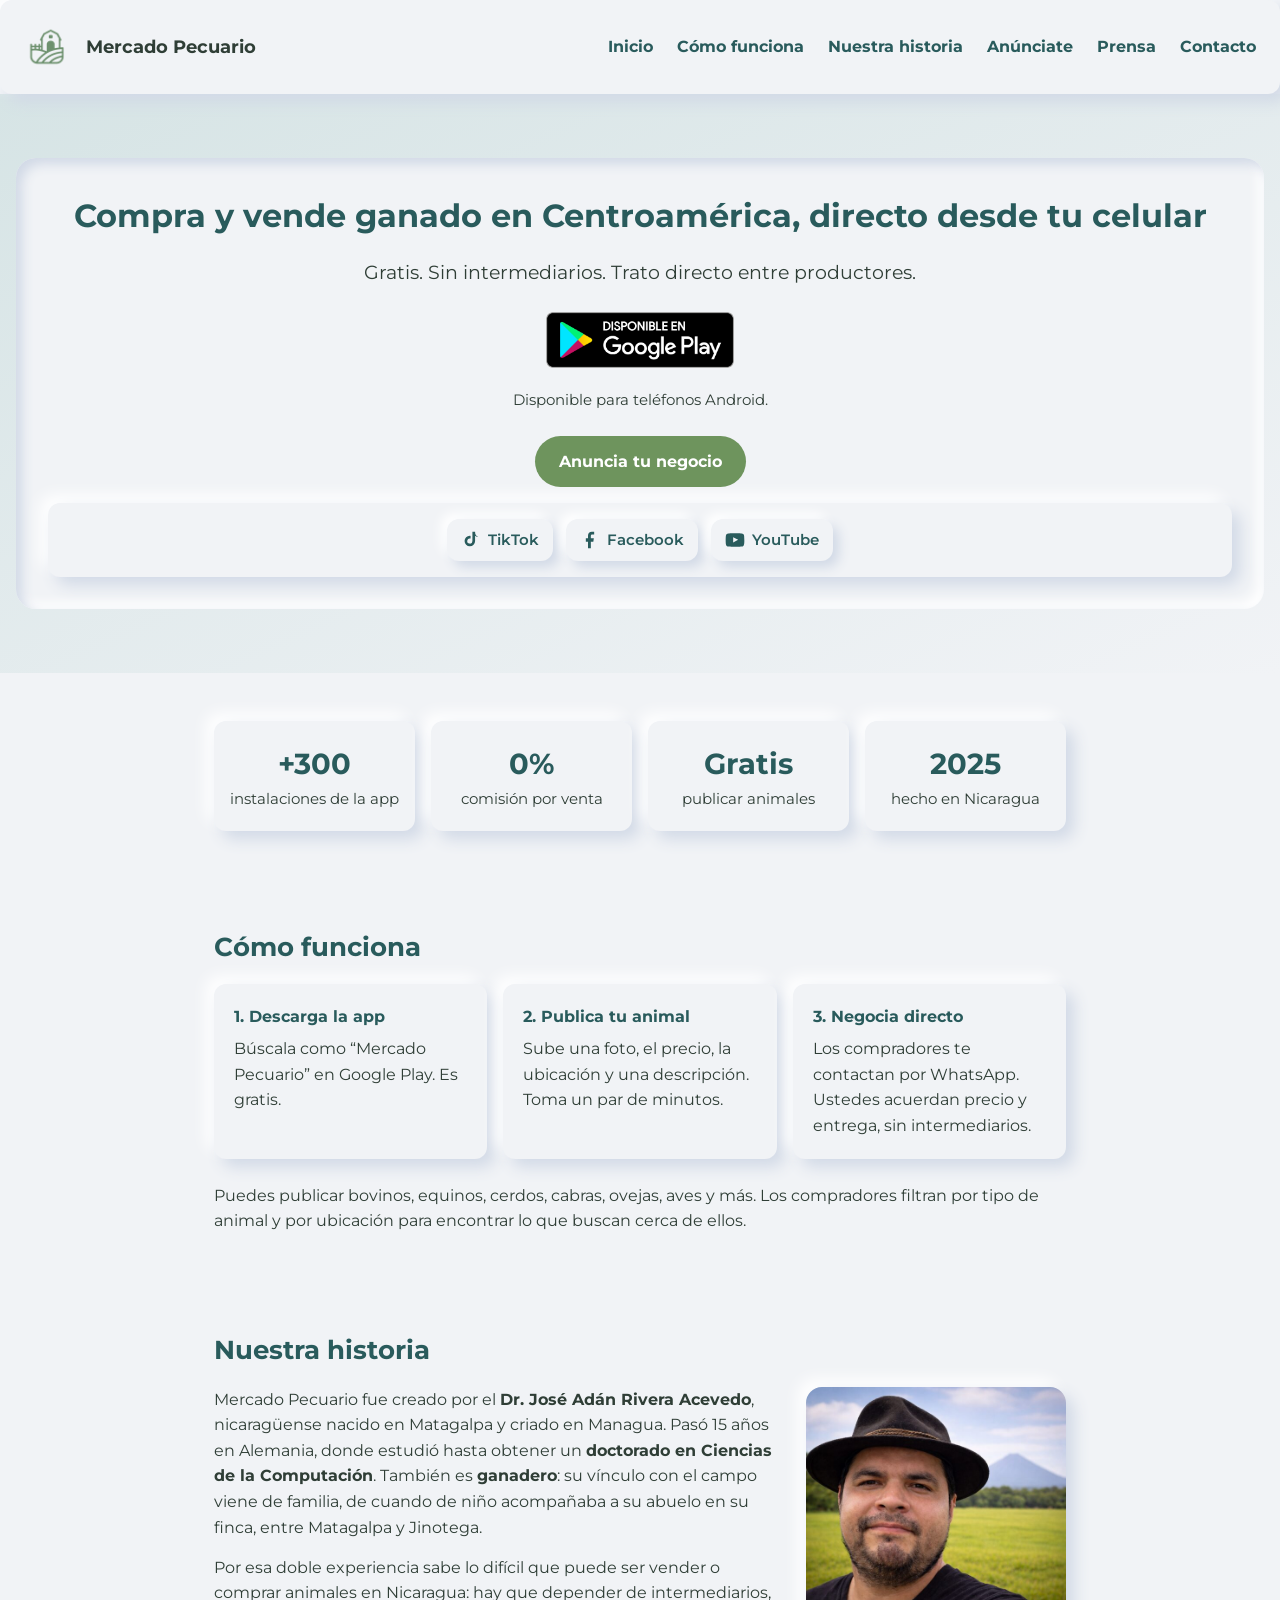
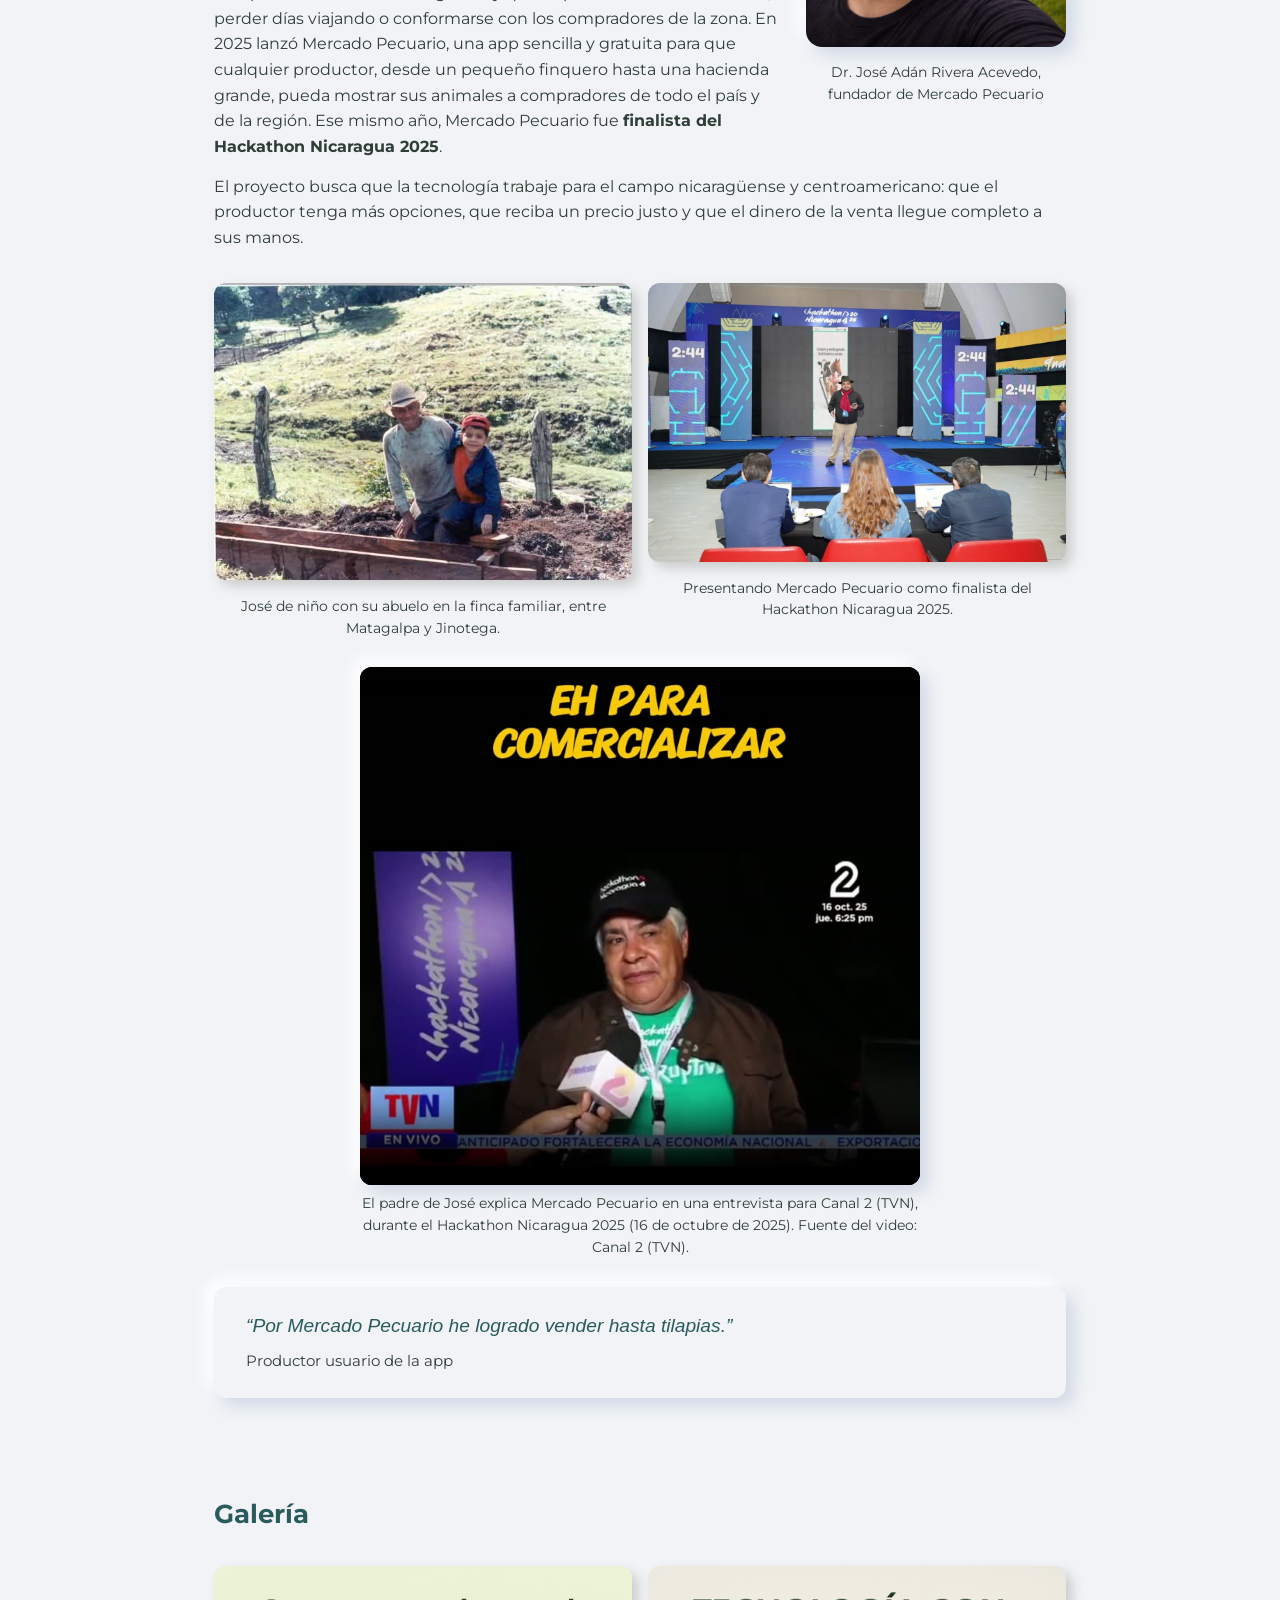
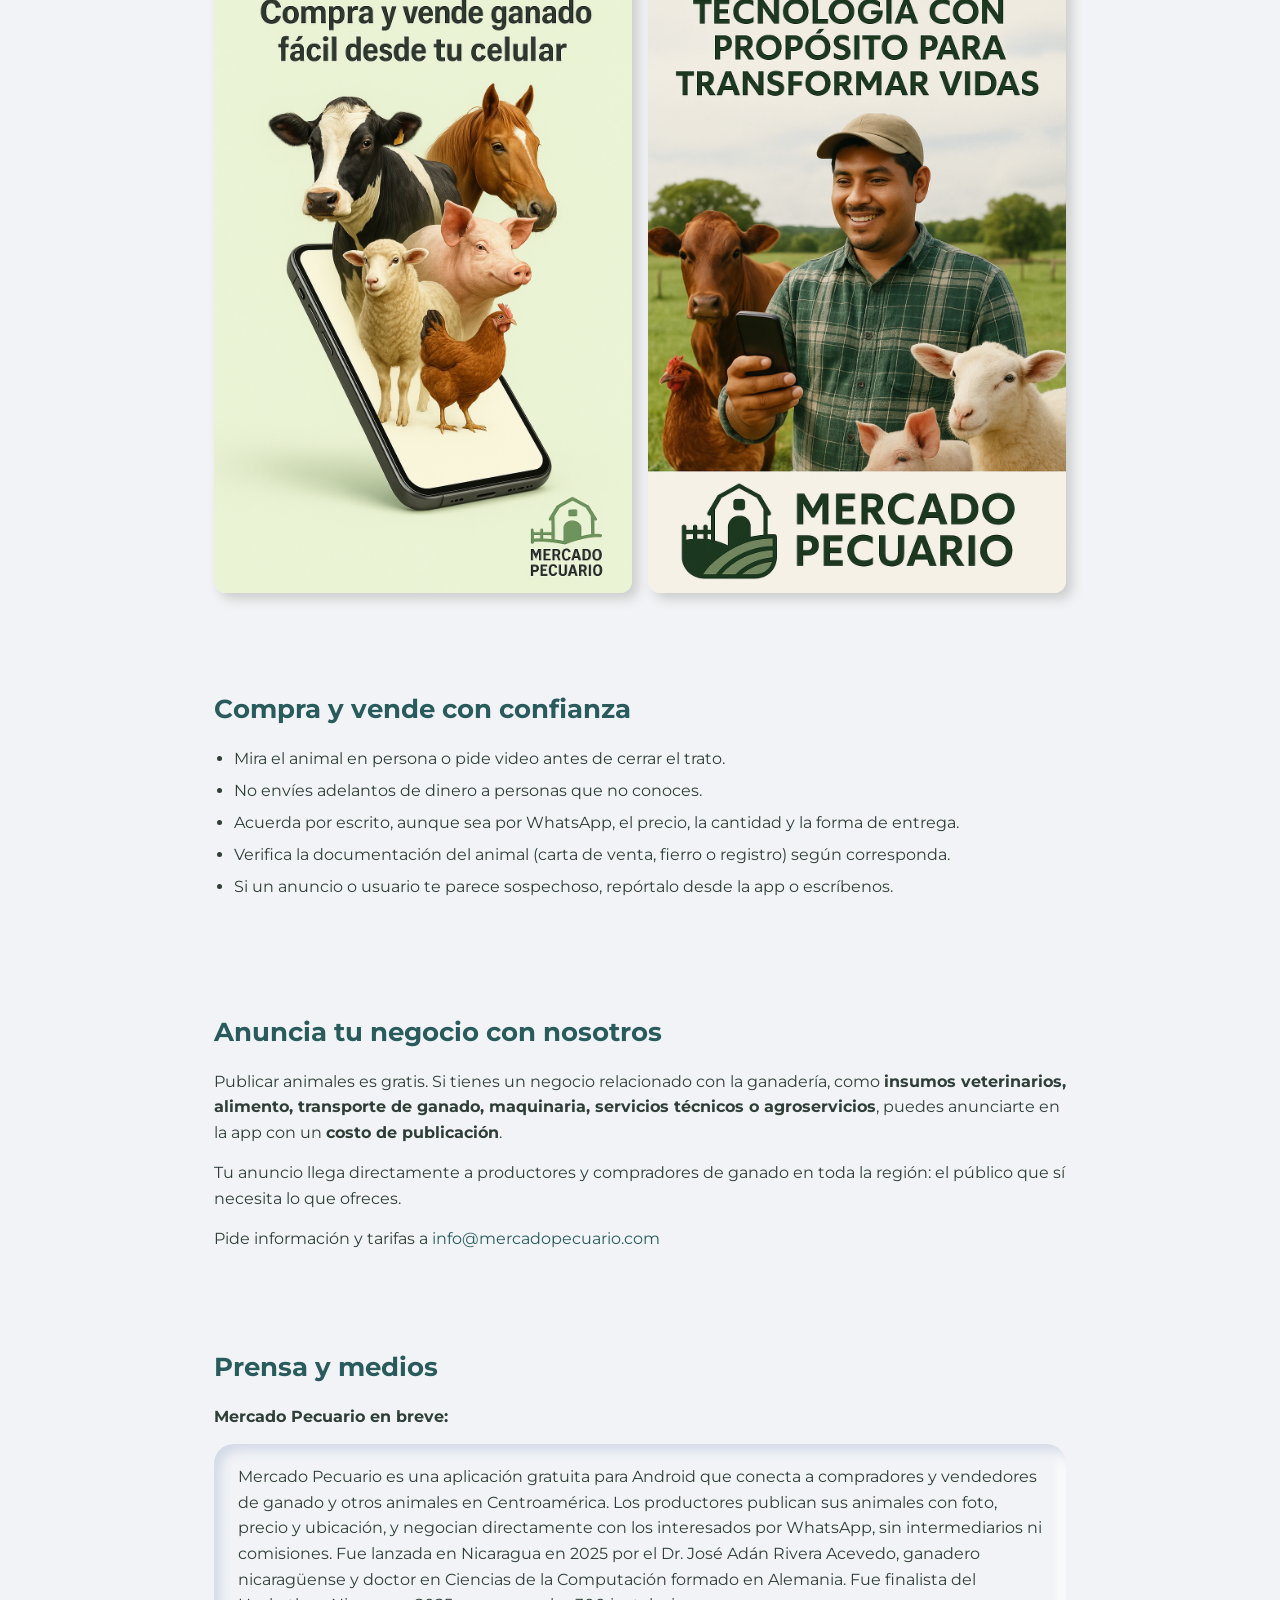
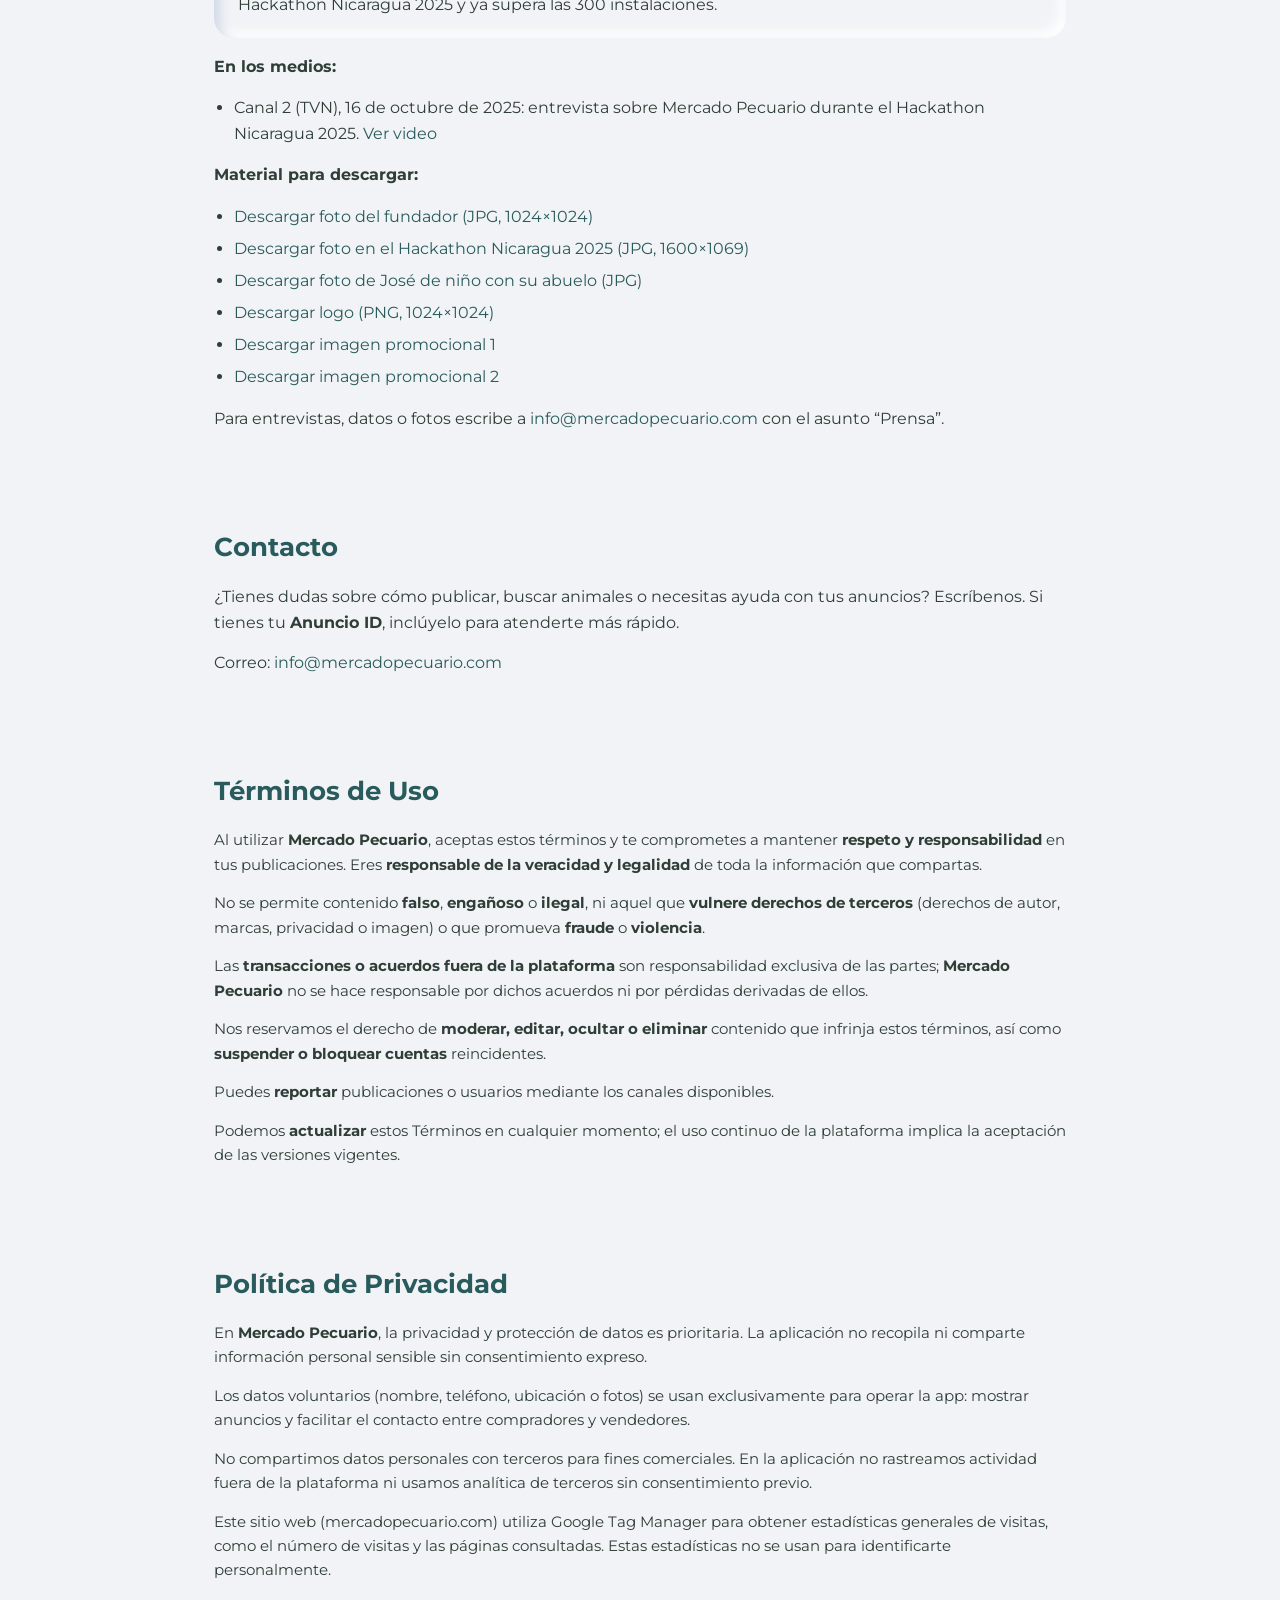
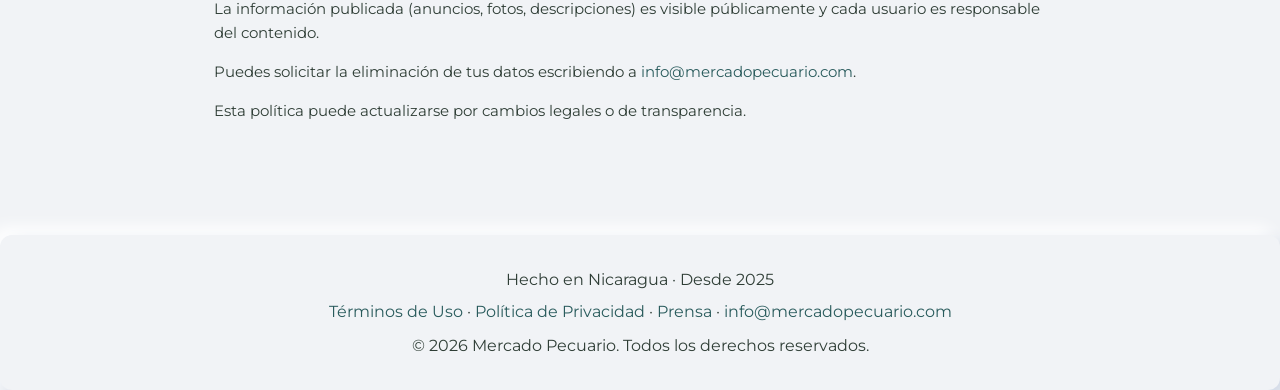
==== commit 84e9ba16: "Agregar entrevista de Canal 2 (TVN) del Hackathon Nicaragua 2025 Video comprimido (4 MB, recortado a" ====
--- a/index.html
+++ b/index.html
@@ -241,6 +241,20 @@
       </figure>
     </div>
 
+    <figure class="story-video" id="video">
+      <video controls preload="none" playsinline
+             poster="hackathon-2025-entrevista.jpg"
+             width="720" height="666">
+        <source src="hackathon-2025-entrevista.mp4" type="video/mp4" />
+        Tu navegador no puede reproducir este video.
+        <a href="hackathon-2025-entrevista.mp4">Descárgalo aquí</a>.
+      </video>
+      <figcaption>
+        El padre de José explica Mercado Pecuario en una entrevista para Canal 2 (TVN), durante el
+        Hackathon Nicaragua 2025 (16 de octubre de 2025). Fuente del video: Canal 2 (TVN).
+      </figcaption>
+    </figure>
+
     <blockquote class="quote neomorph">
       <p>“Por Mercado Pecuario he logrado vender hasta tilapias.”</p>
       <footer>Productor usuario de la app</footer>
@@ -297,6 +311,14 @@
       y doctor en Ciencias de la Computación formado en Alemania. Fue finalista del Hackathon Nicaragua 2025 y ya supera
       las 300 instalaciones.
     </p>
+    <p><strong>En los medios:</strong></p>
+    <ul class="tips">
+      <li>
+        Canal 2 (TVN), 16 de octubre de 2025: entrevista sobre Mercado Pecuario durante el Hackathon Nicaragua 2025.
+        <a href="#video">Ver video</a>
+      </li>
+    </ul>
+    <p><strong>Material para descargar:</strong></p>
     <ul class="tips">
       <li><a href="fundador-jose-rivera-hd.jpg" download>Descargar foto del fundador (JPG, 1024×1024)</a></li>
       <li><a href="hackathon-2025-hd.jpg" download>Descargar foto en el Hackathon Nicaragua 2025 (JPG, 1600×1069)</a></li>
--- a/styles.css
+++ b/styles.css
@@ -248,3 +248,11 @@
 .story-photos figure { margin: 0; }
 .story-photos figcaption { font-size: .85rem; margin-top: .5rem; text-align: center; }
 @media (max-width: 600px) { .image-grid { grid-template-columns: 1fr; } }
+
+/* Video de la historia */
+.story-video { margin: 1.75rem auto 0; max-width: 560px; }
+.story-video video {
+  display: block; width: 100%; height: auto; border-radius: 12px; background: #000;
+  box-shadow: 8px 8px 16px #d1d9e6, -8px -8px 16px #ffffff;
+}
+.story-video figcaption { font-size: .85rem; margin-top: .5rem; text-align: center; }
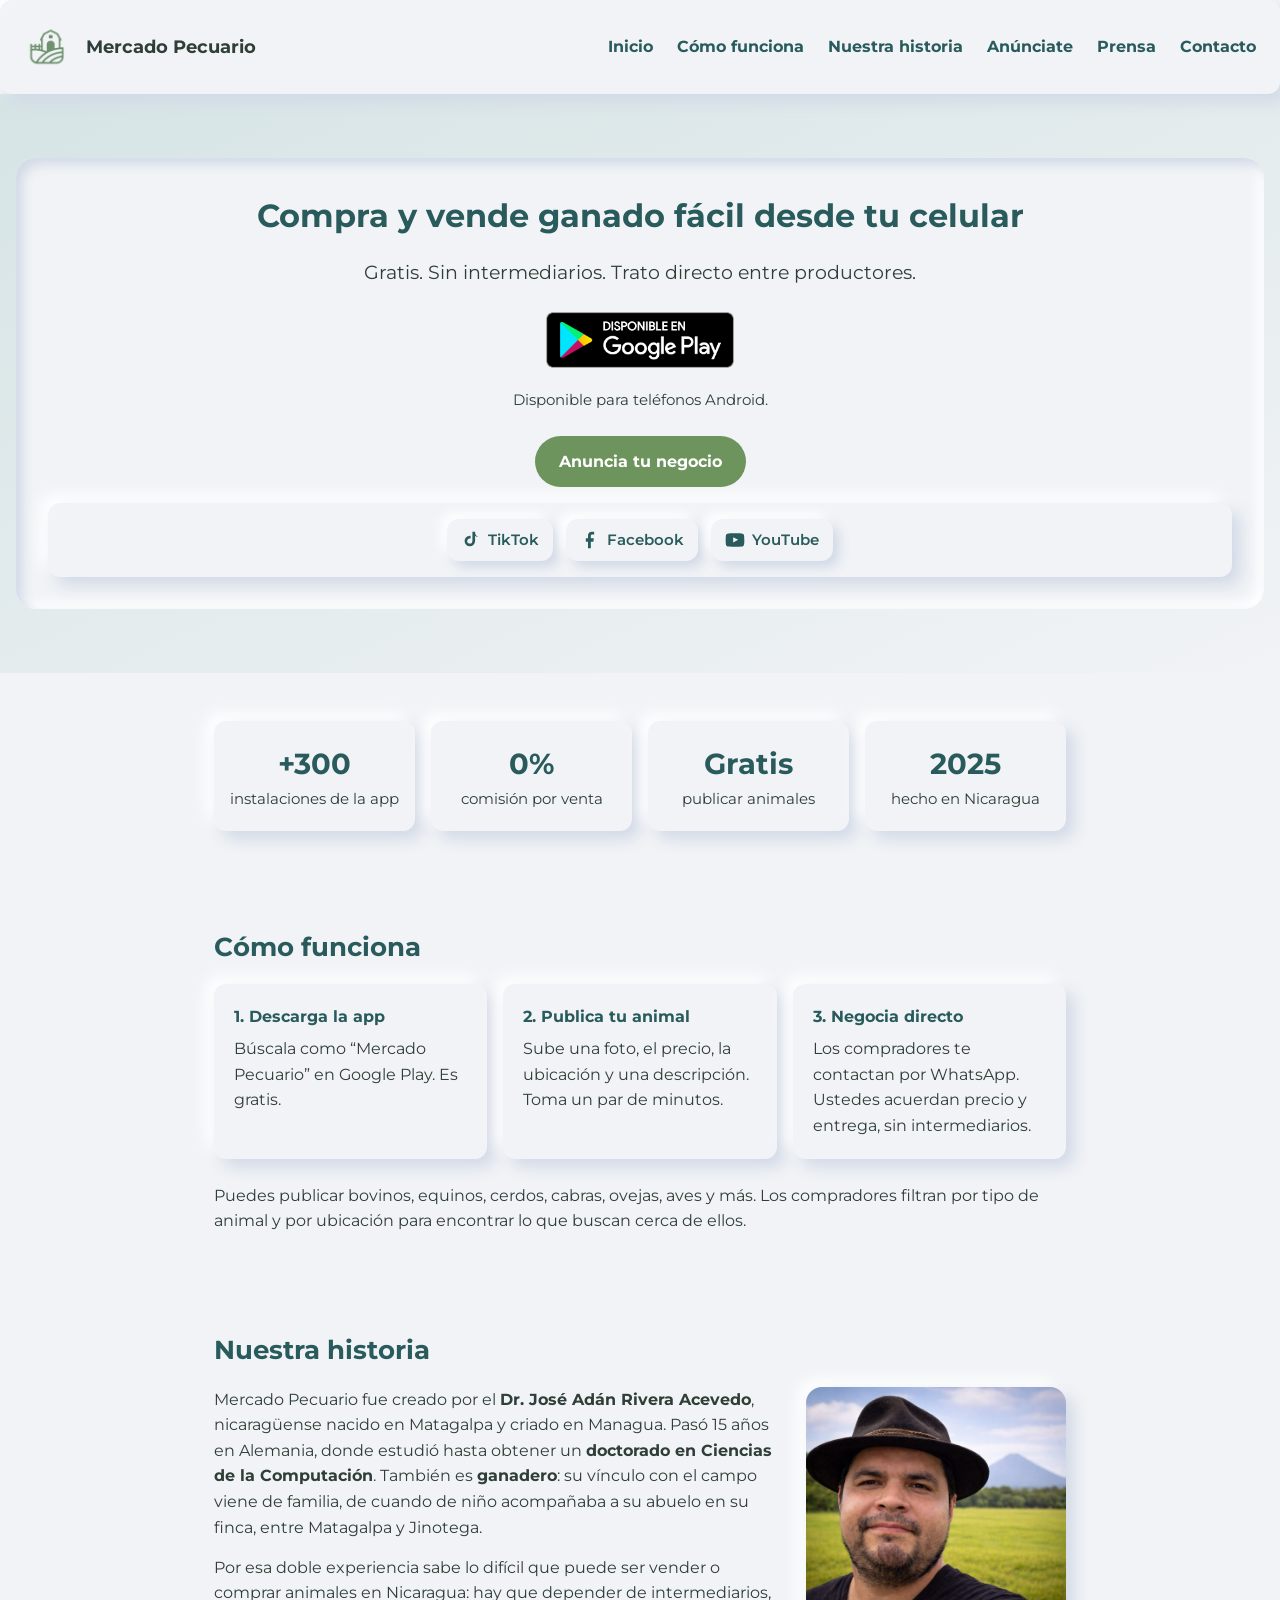
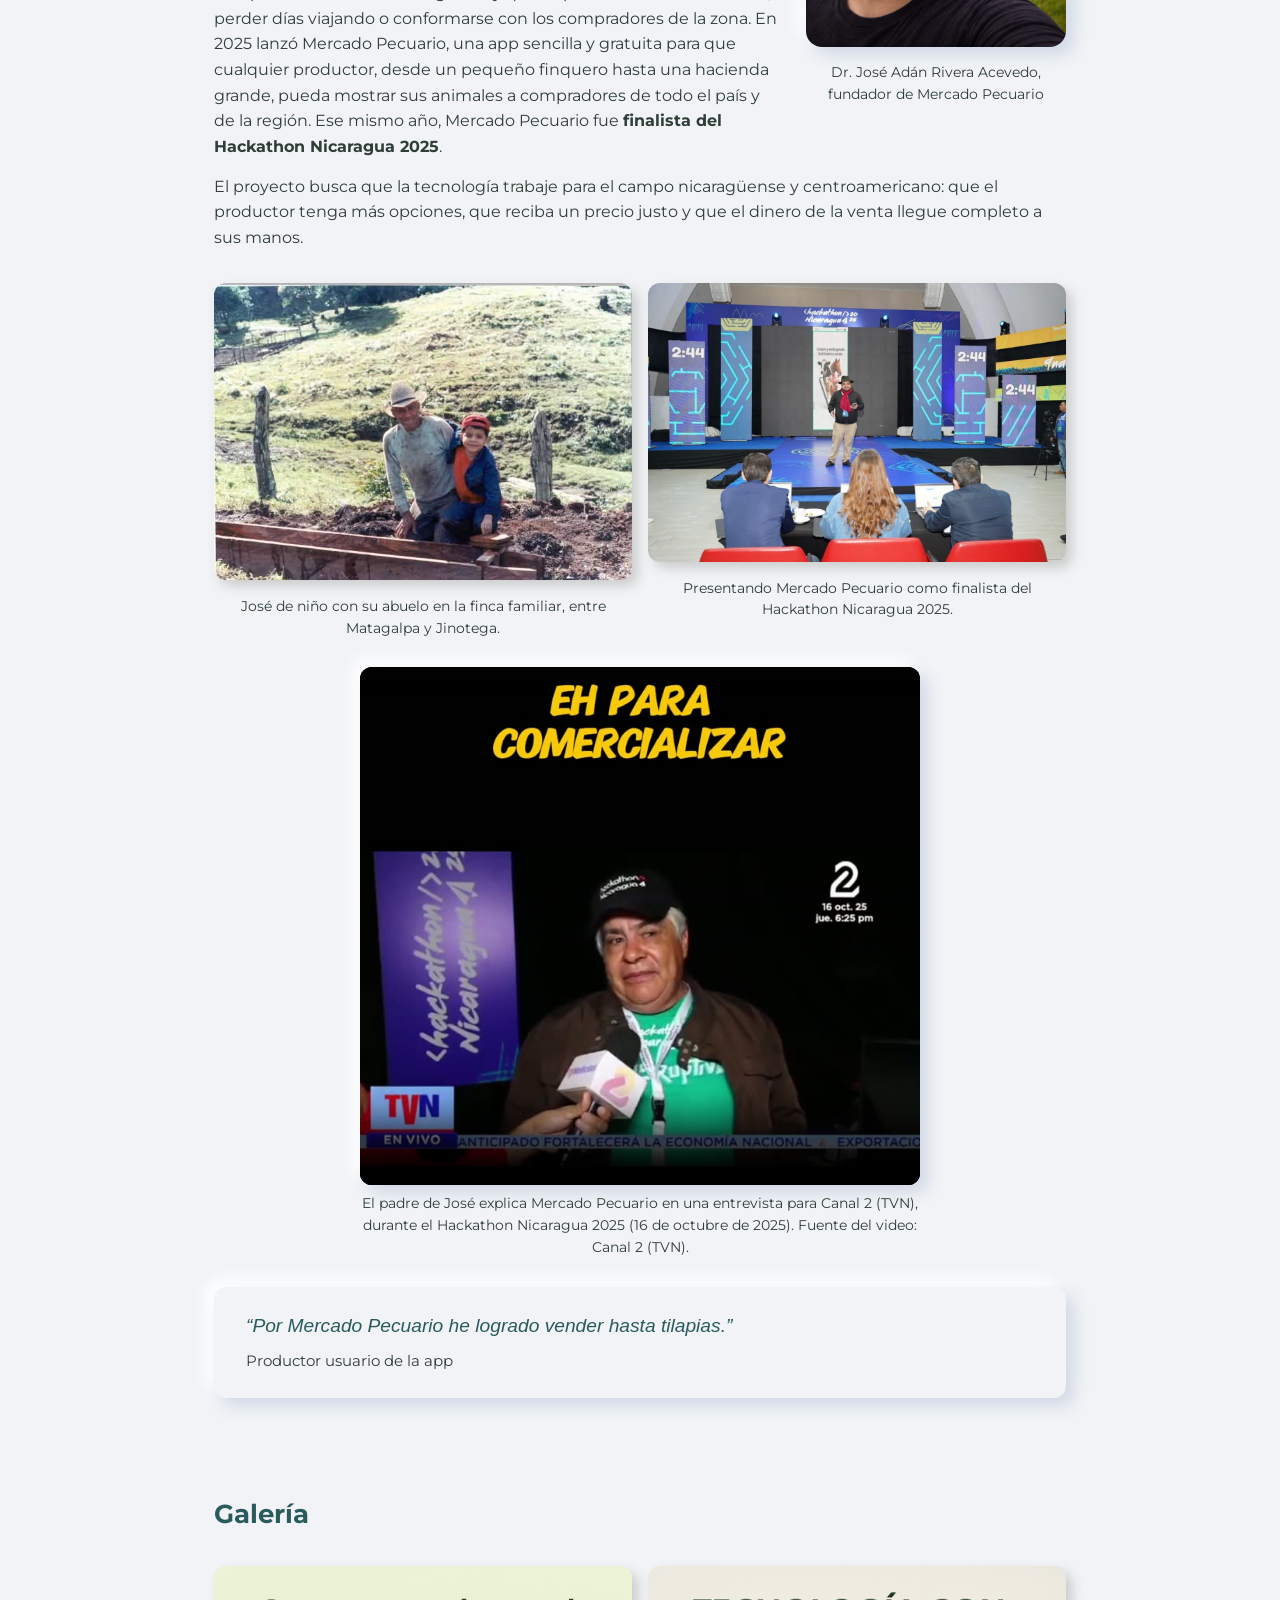
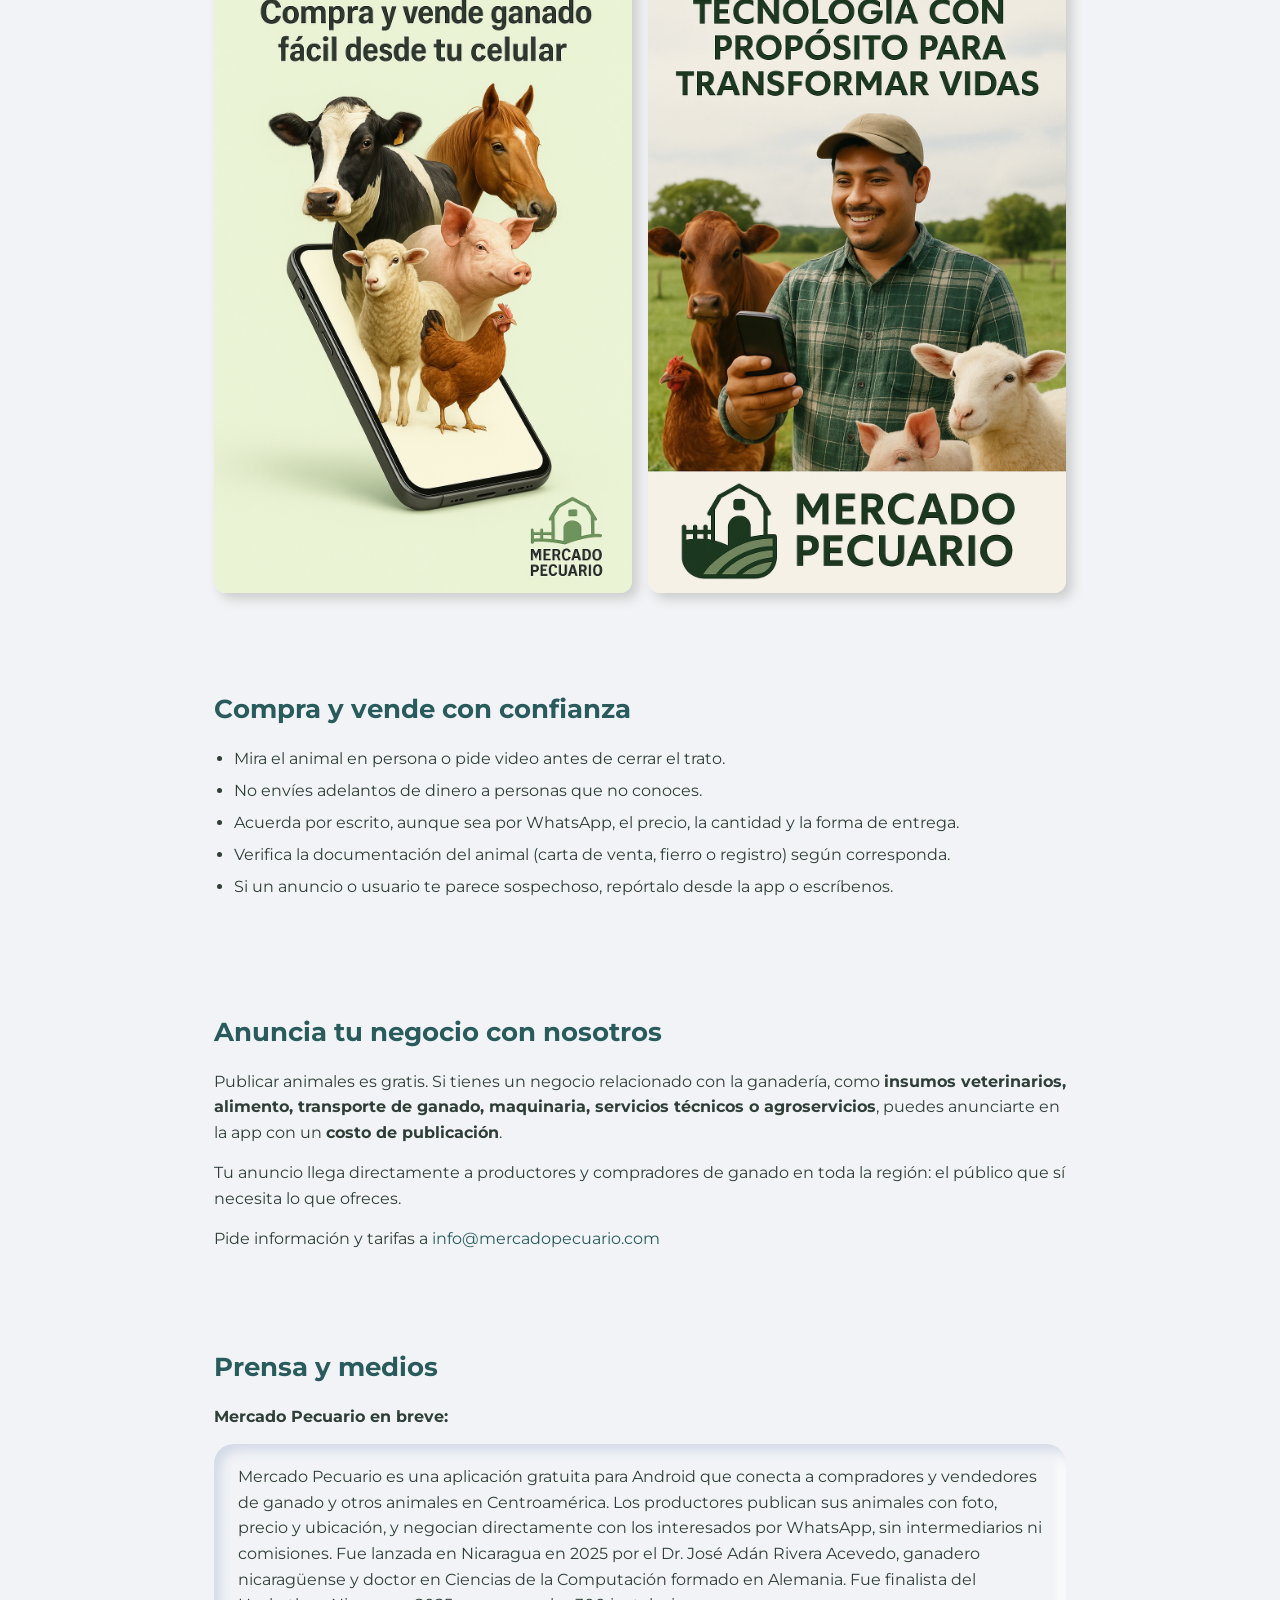
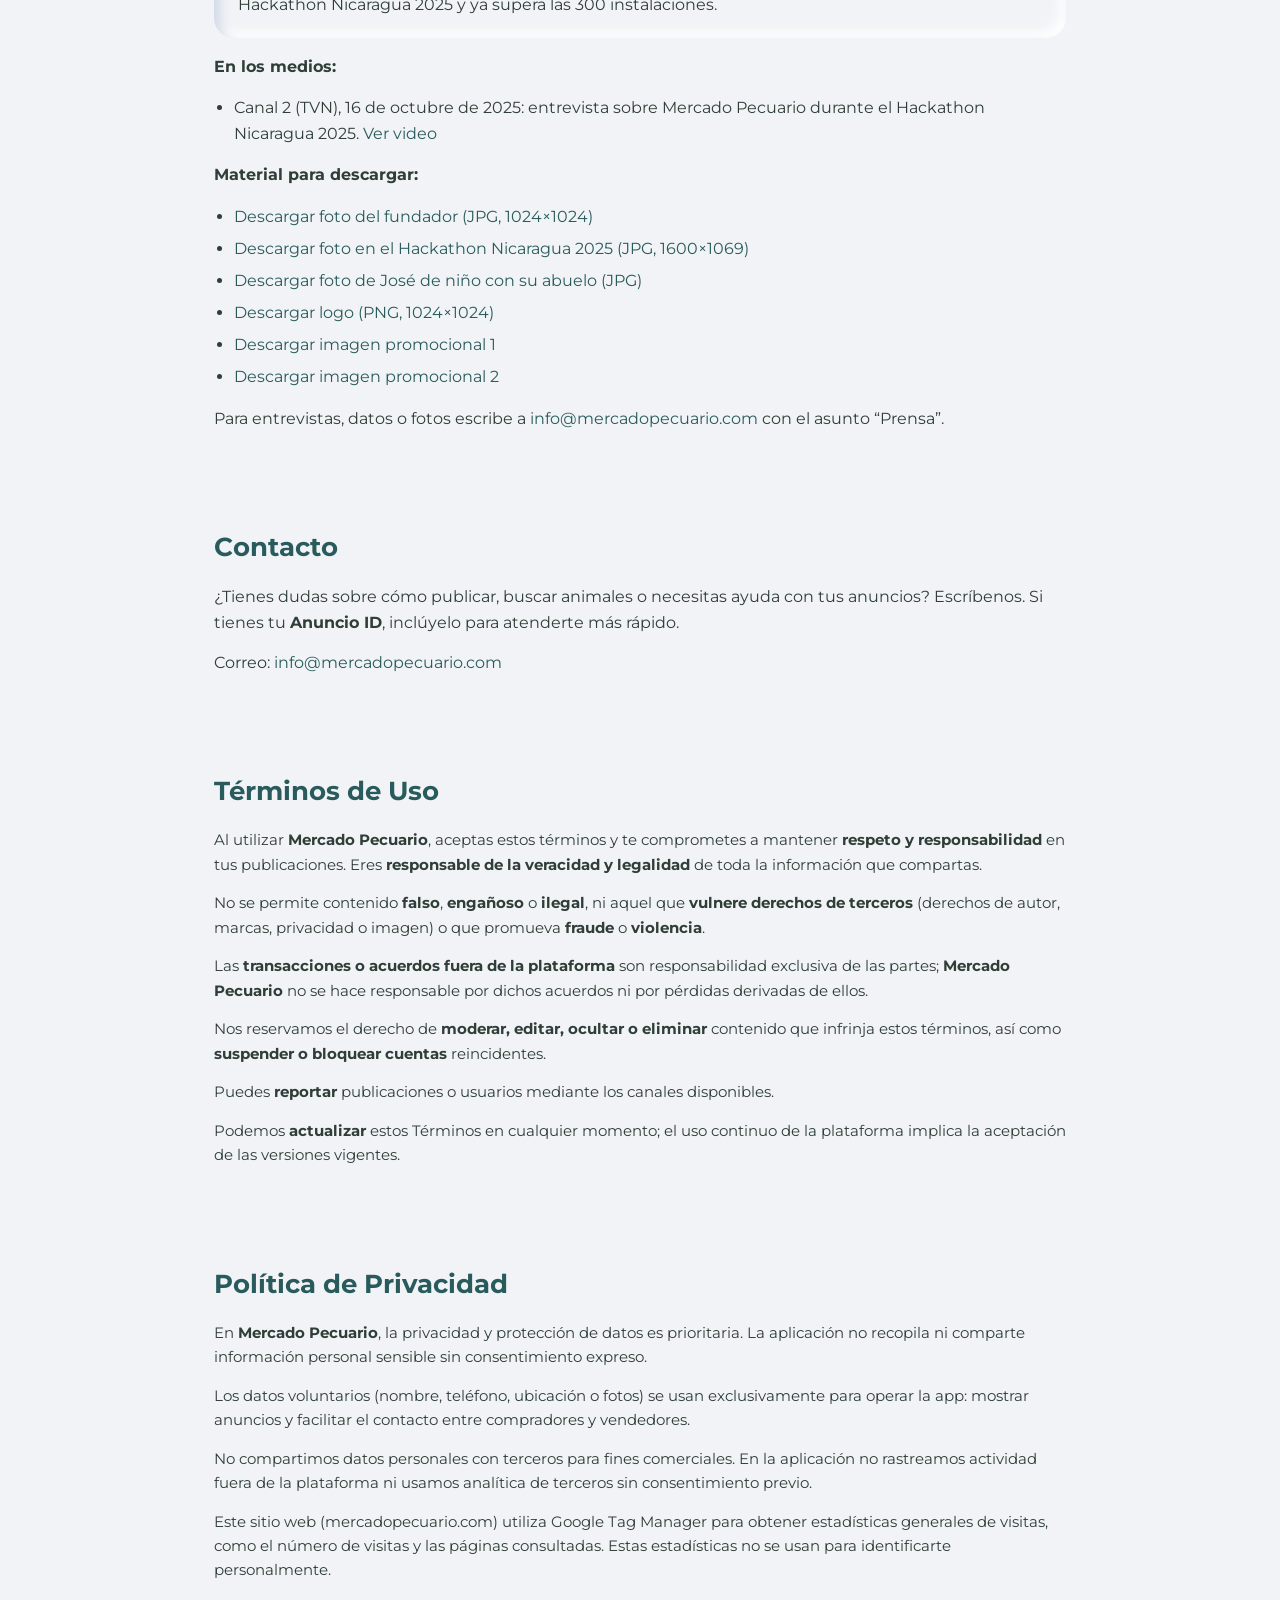
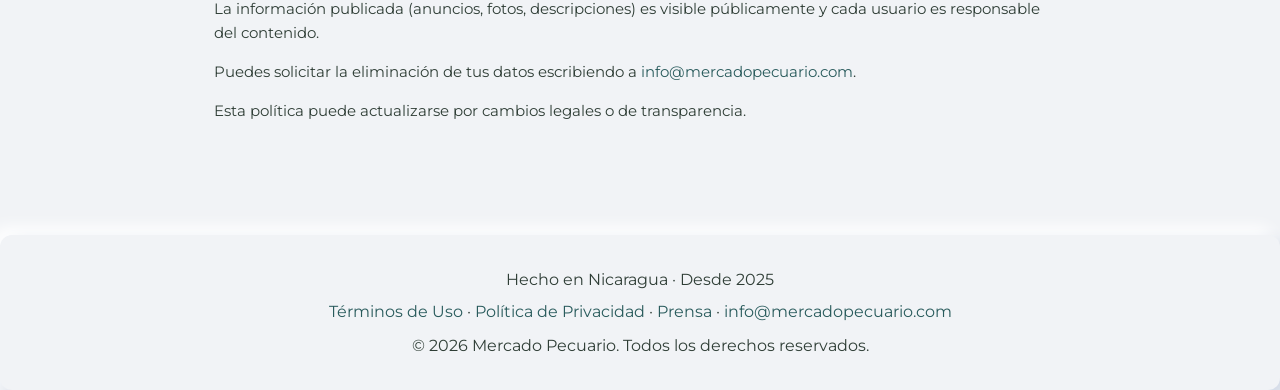
==== commit 49b0ca64: "Encabezado: Compra y vende ganado fácil desde tu celular Co-Authored-By: Claude Opus 5.5 <noreply@an" ====
--- a/index.html
+++ b/index.html
@@ -128,7 +128,7 @@
   <!-- HERO -->
   <section class="hero" id="inicio">
     <div class="hero-content neomorph-in">
-      <h1>Compra y vende ganado en Centroamérica, directo desde tu celular</h1>
+      <h1>Compra y vende ganado fácil desde tu celular</h1>
       <p>Gratis. Sin intermediarios. Trato directo entre productores.</p>
 
       <div class="store-badge-wrapper">
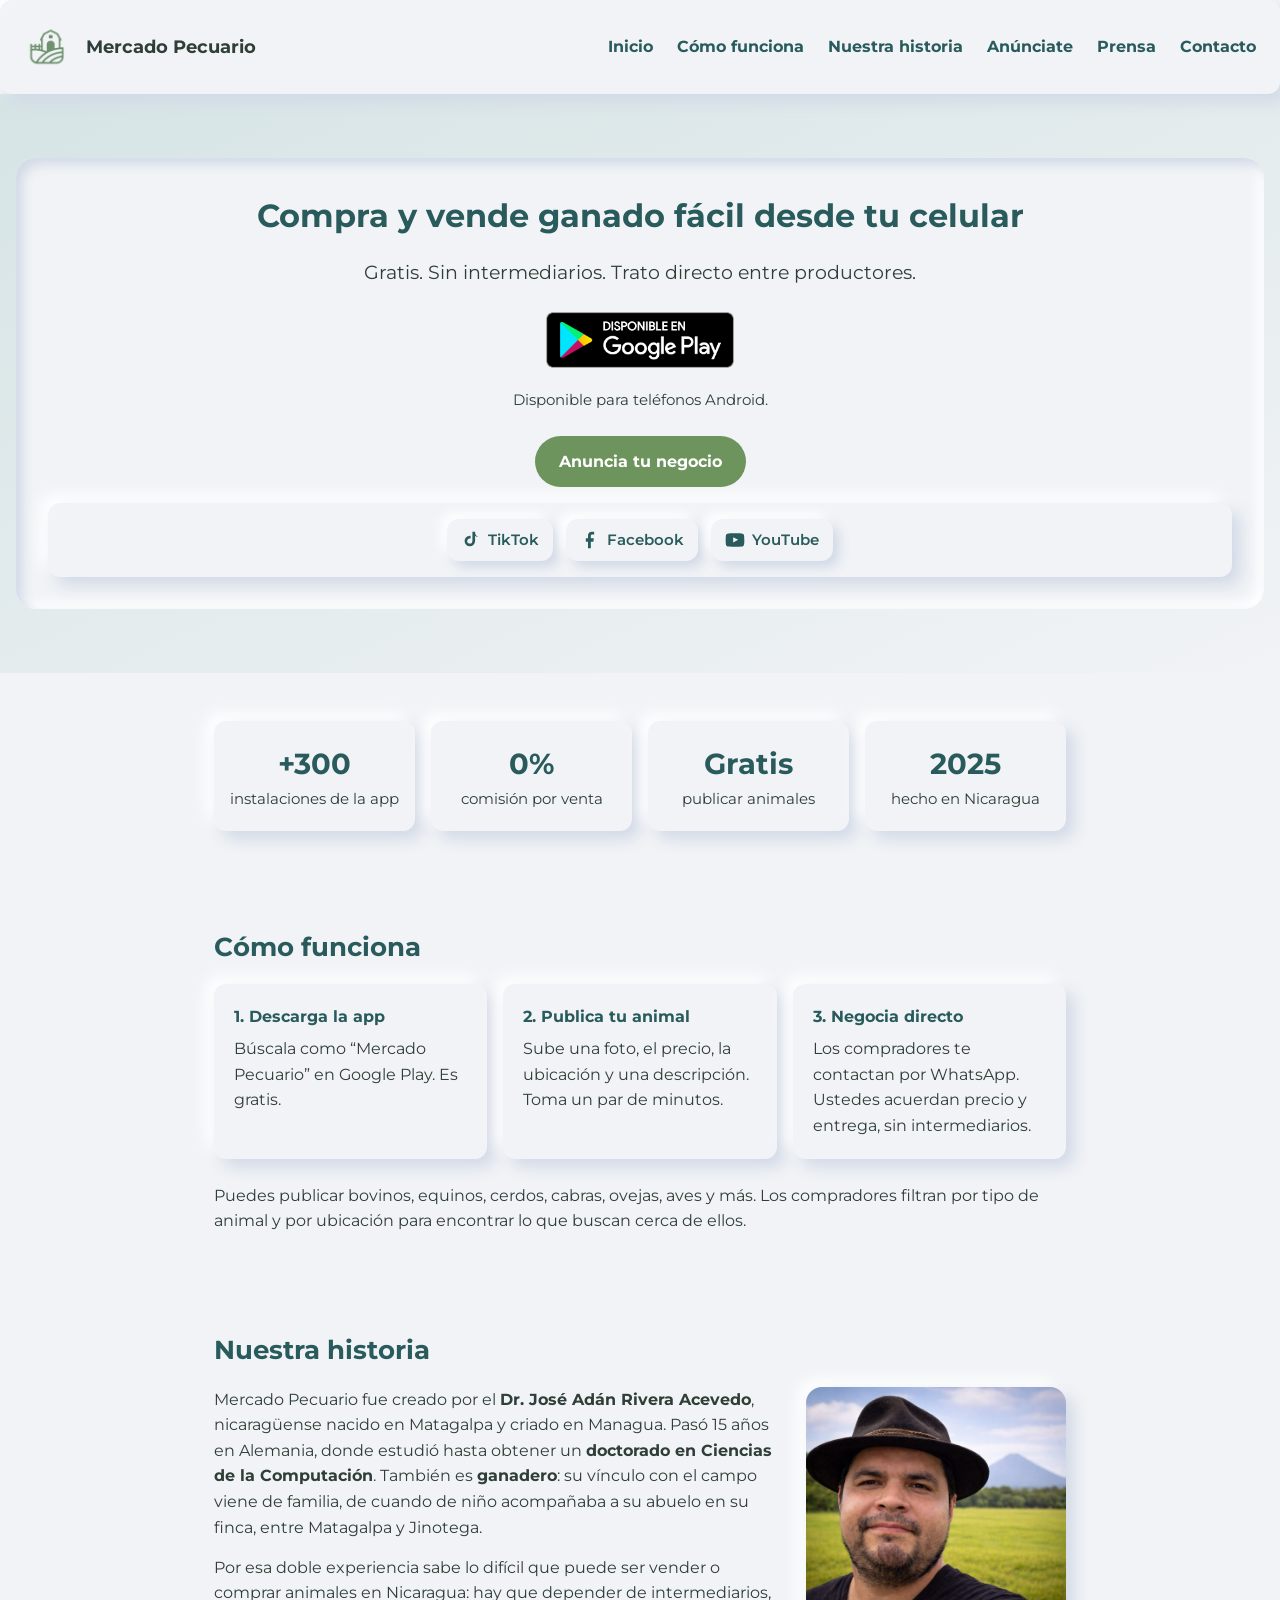
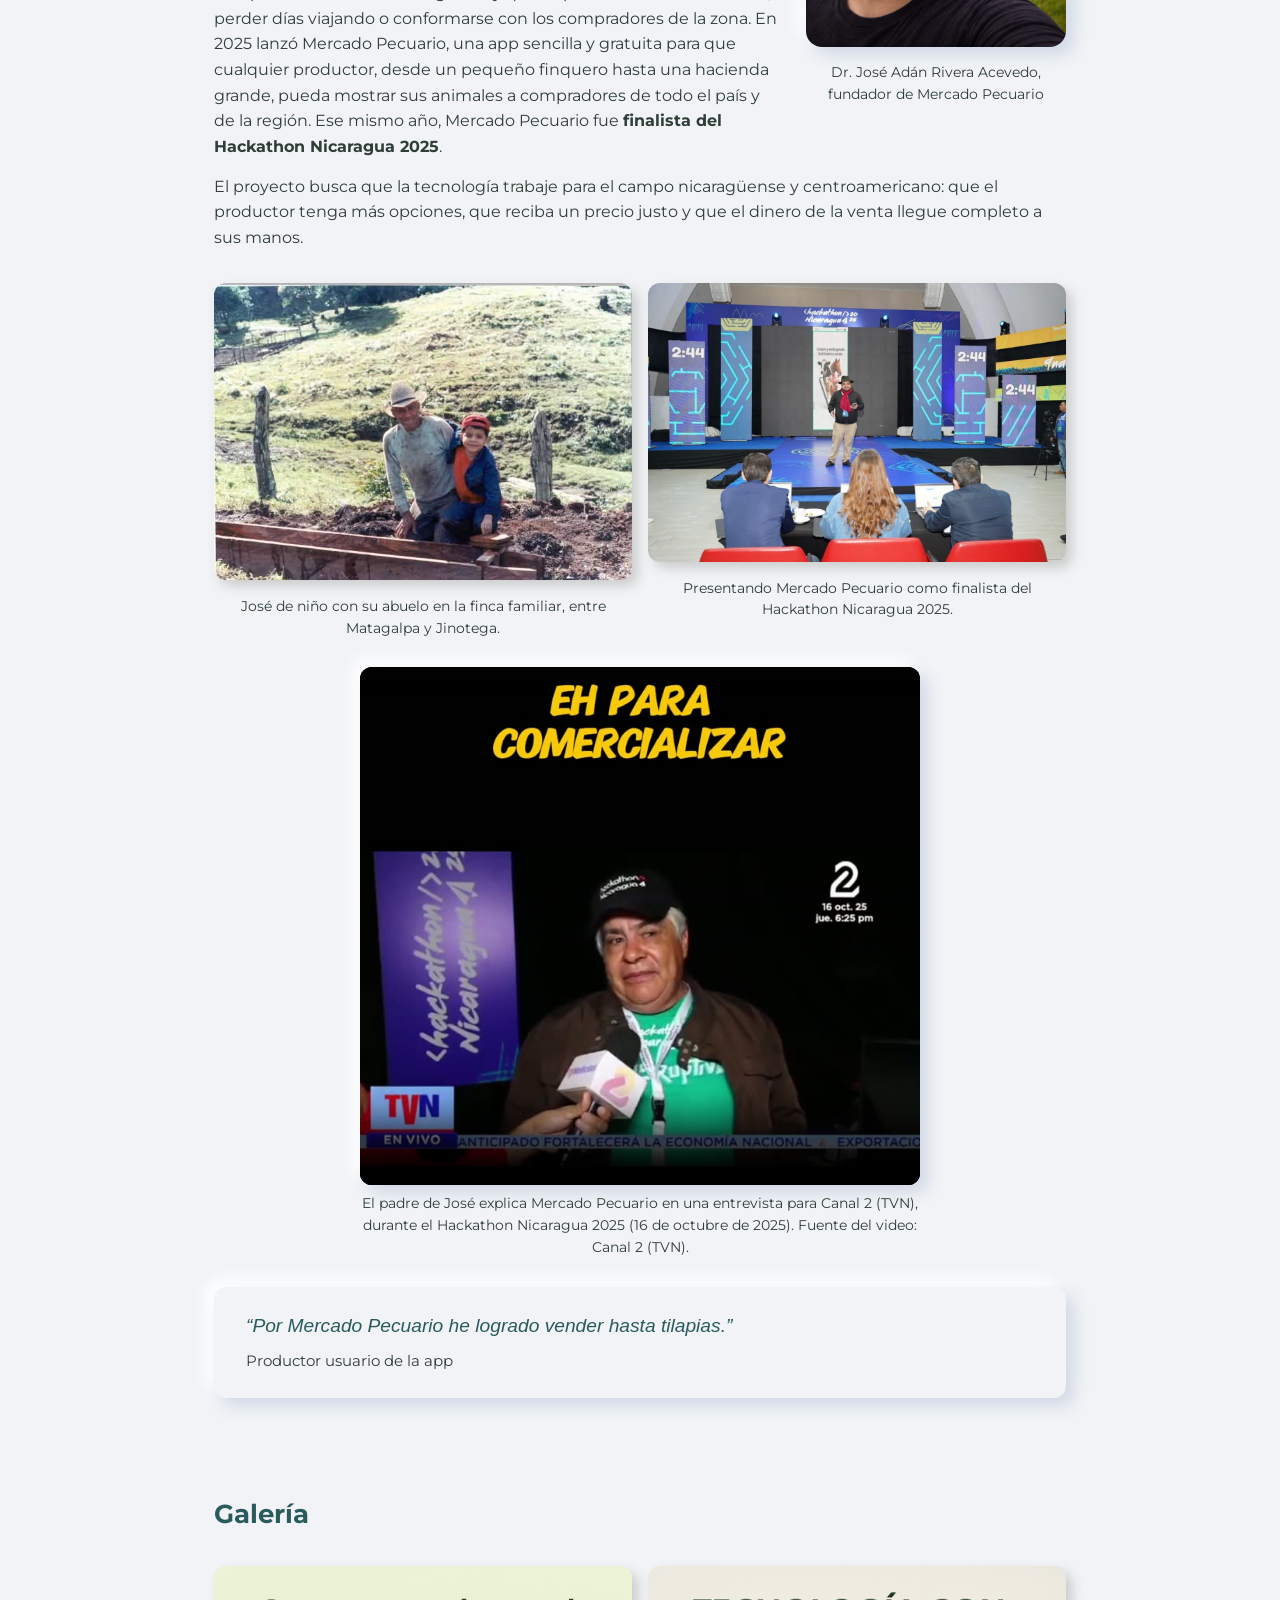
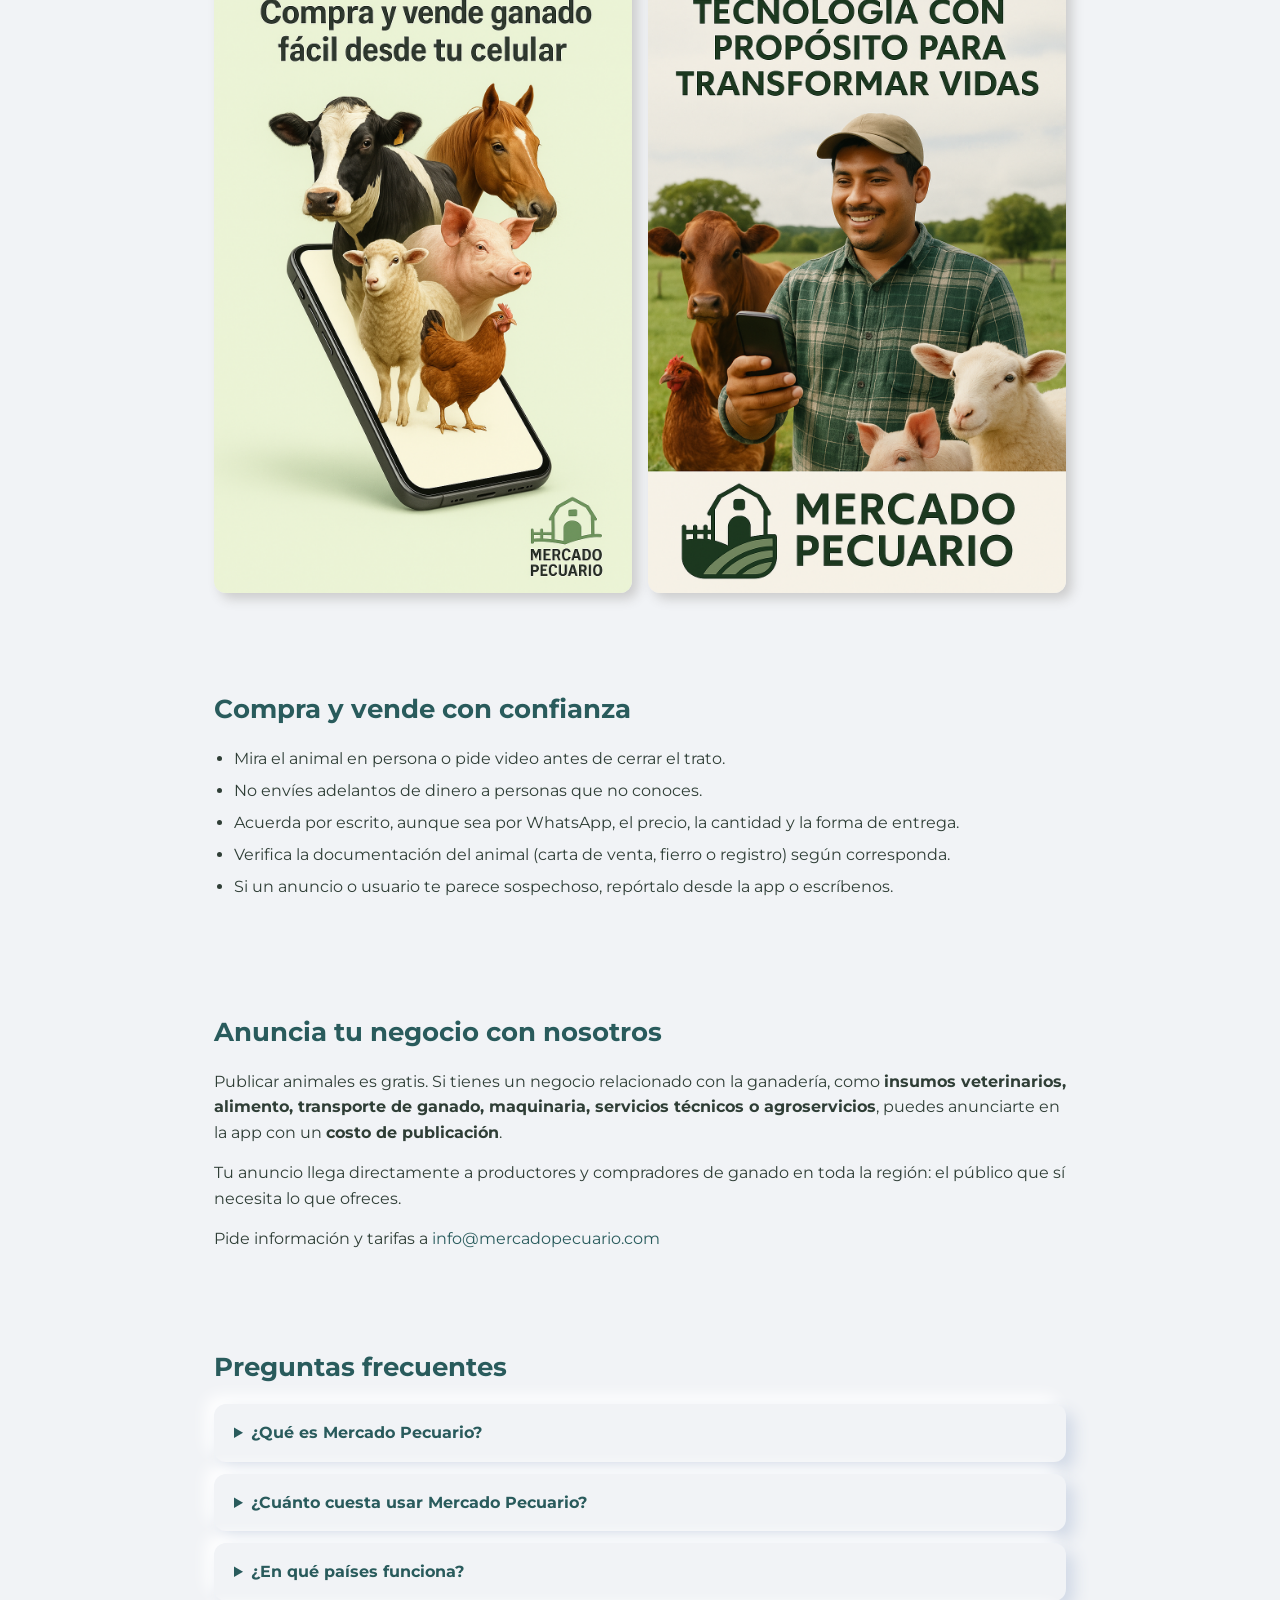
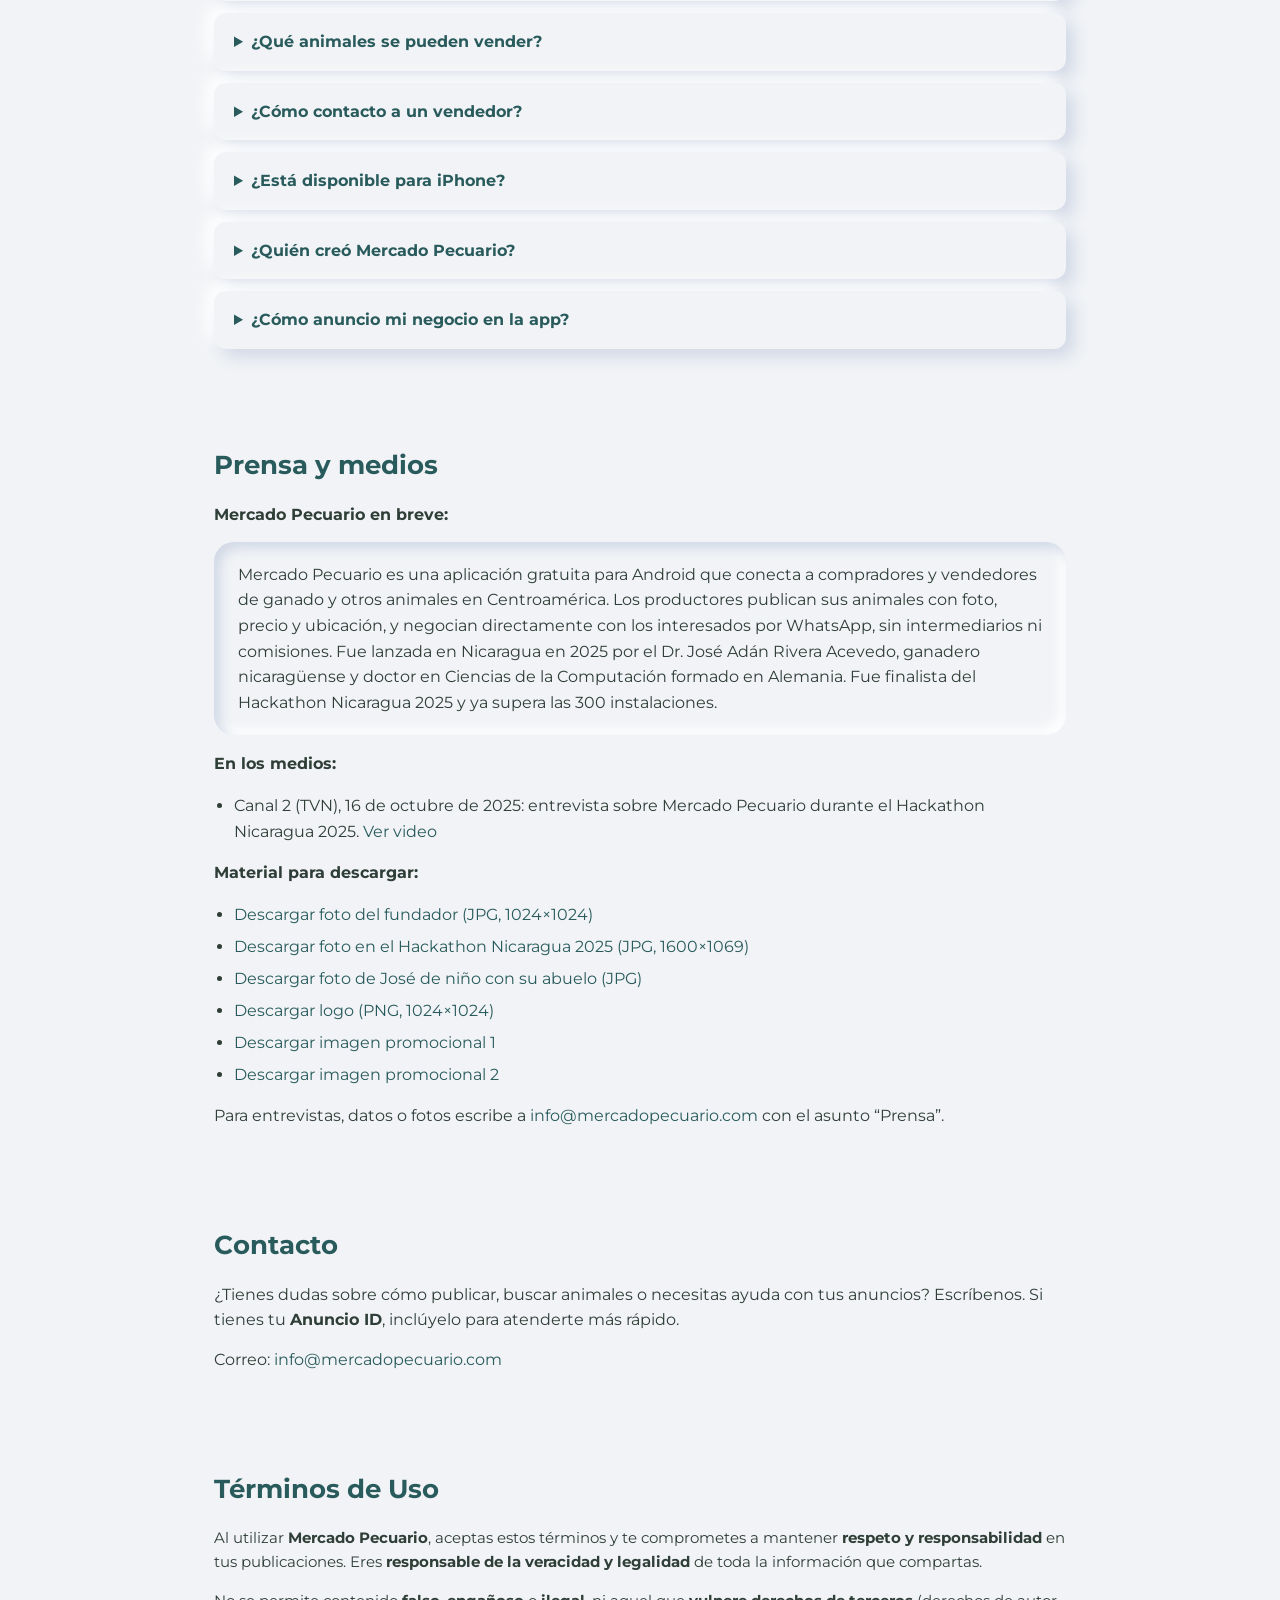
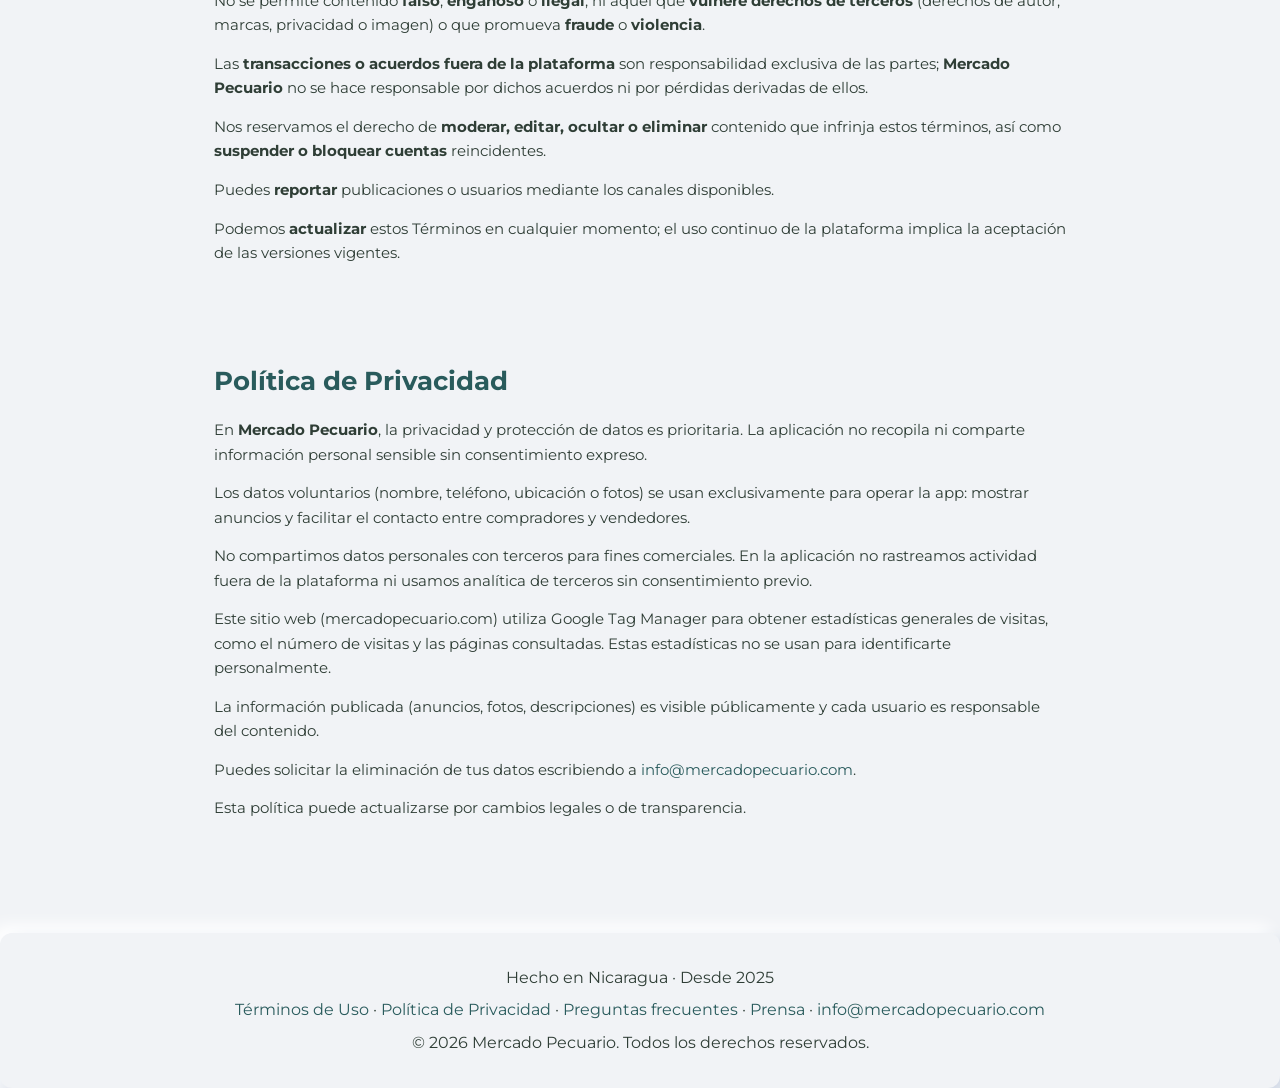
==== commit e44bb3de: "Facilitar que buscadores y asistentes de IA encuentren Mercado Pecuario - Sección de preguntas frecu" ====
--- a/index.html
+++ b/index.html
@@ -45,44 +45,169 @@
 
   <!-- Structured Data (JSON-LD) -->
   <script type="application/ld+json">
-  {
-    "@context": "https://schema.org",
-    "@type": "WebSite",
-    "name": "Mercado Pecuario",
-    "url": "https://mercadopecuario.com/",
-    "inLanguage": "es",
-    "description": "Plataforma gratuita para compra y venta de ganado en Centroamérica, nacida en Nicaragua.",
-    "potentialAction": {
-      "@type": "SearchAction",
-      "target": "https://mercadopecuario.com/?q={search_term_string}",
-      "query-input": "required name=search_term_string"
+{
+  "@context": "https://schema.org",
+  "@graph": [
+    {
+      "@type": "Organization",
+      "@id": "https://mercadopecuario.com/#organizacion",
+      "name": "Mercado Pecuario",
+      "url": "https://mercadopecuario.com/",
+      "logo": "https://mercadopecuario.com/logo-mercado-pecuario.png",
+      "description": "App gratuita para comprar y vender ganado y otros animales en Centroamérica, nacida en Nicaragua. Los compradores contactan al vendedor por WhatsApp, sin intermediarios ni comisiones.",
+      "foundingDate": "2025",
+      "foundingLocation": {
+        "@type": "Place",
+        "name": "Nicaragua"
+      },
+      "areaServed": [
+        "Nicaragua",
+        "Centroamérica"
+      ],
+      "email": "info@mercadopecuario.com",
+      "founder": {
+        "@id": "https://mercadopecuario.com/#fundador"
+      },
+      "award": "Finalista del Hackathon Nicaragua 2025",
+      "sameAs": [
+        "https://play.google.com/store/apps/details?id=com.mercadopecuario",
+        "https://www.facebook.com/share/1B9wBxEZxm/",
+        "https://www.tiktok.com/@mercado.pecuario",
+        "https://www.youtube.com/@MercadoPecuario"
+      ]
     },
-    "publisher": {
-      "@type": "Organization",
+    {
+      "@type": "Person",
+      "@id": "https://mercadopecuario.com/#fundador",
+      "name": "José Adán Rivera Acevedo",
+      "honorificPrefix": "Dr.",
+      "jobTitle": "Fundador de Mercado Pecuario",
+      "nationality": "Nicaragua",
+      "birthPlace": {
+        "@type": "Place",
+        "name": "Matagalpa, Nicaragua"
+      },
+      "description": "Ganadero nicaragüense y doctor en Ciencias de la Computación formado en Alemania.",
+      "image": "https://mercadopecuario.com/fundador-jose-rivera-hd.jpg",
+      "worksFor": {
+        "@id": "https://mercadopecuario.com/#organizacion"
+      }
+    },
+    {
+      "@type": "WebSite",
+      "@id": "https://mercadopecuario.com/#sitio",
       "name": "Mercado Pecuario",
-      "foundingDate": "2025",
-      "foundingLocation": "Nicaragua",
-      "email": "info@mercadopecuario.com",
-      "founder": {"@type": "Person", "name": "José Adán Rivera Acevedo", "honorificPrefix": "Dr."},
-      "logo": {
-        "@type": "ImageObject",
-        "url": "https://mercadopecuario.com/logo-mercado-pecuario.png"
+      "url": "https://mercadopecuario.com/",
+      "inLanguage": "es",
+      "publisher": {
+        "@id": "https://mercadopecuario.com/#organizacion"
       }
+    },
+    {
+      "@type": "MobileApplication",
+      "name": "Mercado Pecuario",
+      "operatingSystem": "Android",
+      "applicationCategory": "BusinessApplication",
+      "inLanguage": "es",
+      "offers": {
+        "@type": "Offer",
+        "price": "0",
+        "priceCurrency": "USD"
+      },
+      "downloadUrl": "https://play.google.com/store/apps/details?id=com.mercadopecuario",
+      "installUrl": "https://play.google.com/store/apps/details?id=com.mercadopecuario",
+      "publisher": {
+        "@id": "https://mercadopecuario.com/#organizacion"
+      },
+      "author": {
+        "@id": "https://mercadopecuario.com/#fundador"
+      }
+    },
+    {
+      "@type": "VideoObject",
+      "name": "Entrevista sobre Mercado Pecuario en Canal 2 (TVN) – Hackathon Nicaragua 2025",
+      "description": "El padre del fundador explica Mercado Pecuario en una entrevista para Canal 2 (TVN) durante el Hackathon Nicaragua 2025.",
+      "uploadDate": "2025-10-16",
+      "duration": "PT1M20S",
+      "inLanguage": "es",
+      "thumbnailUrl": "https://mercadopecuario.com/hackathon-2025-entrevista.jpg",
+      "contentUrl": "https://mercadopecuario.com/hackathon-2025-entrevista.mp4",
+      "about": {
+        "@id": "https://mercadopecuario.com/#organizacion"
+      }
+    },
+    {
+      "@type": "FAQPage",
+      "@id": "https://mercadopecuario.com/#preguntas",
+      "mainEntity": [
+        {
+          "@type": "Question",
+          "name": "¿Qué es Mercado Pecuario?",
+          "acceptedAnswer": {
+            "@type": "Answer",
+            "text": "Mercado Pecuario es una aplicación gratuita para Android donde productores publican ganado y otros animales en venta, y los compradores los contactan directamente por WhatsApp, sin intermediarios ni comisiones."
+          }
+        },
+        {
+          "@type": "Question",
+          "name": "¿Cuánto cuesta usar Mercado Pecuario?",
+          "acceptedAnswer": {
+            "@type": "Answer",
+            "text": "Publicar y buscar animales es gratis. Mercado Pecuario no cobra comisión por las ventas. Solo tienen costo los anuncios de negocios relacionados, como insumos, transporte o maquinaria."
+          }
+        },
+        {
+          "@type": "Question",
+          "name": "¿En qué países funciona?",
+          "acceptedAnswer": {
+            "@type": "Answer",
+            "text": "Mercado Pecuario nació en Nicaragua en 2025 y está disponible para productores y compradores de Centroamérica."
+          }
+        },
+        {
+          "@type": "Question",
+          "name": "¿Qué animales se pueden vender?",
+          "acceptedAnswer": {
+            "@type": "Answer",
+            "text": "Bovinos, equinos, cerdos, cabras, ovejas, aves y otros animales. Algunos usuarios incluso han vendido tilapias."
+          }
+        },
+        {
+          "@type": "Question",
+          "name": "¿Cómo contacto a un vendedor?",
+          "acceptedAnswer": {
+            "@type": "Answer",
+            "text": "Cada anuncio tiene un botón para escribirle al vendedor por WhatsApp. El precio y la entrega se acuerdan directamente entre comprador y vendedor."
+          }
+        },
+        {
+          "@type": "Question",
+          "name": "¿Está disponible para iPhone?",
+          "acceptedAnswer": {
+            "@type": "Answer",
+            "text": "Por ahora Mercado Pecuario está disponible solo para teléfonos Android, en Google Play."
+          }
+        },
+        {
+          "@type": "Question",
+          "name": "¿Quién creó Mercado Pecuario?",
+          "acceptedAnswer": {
+            "@type": "Answer",
+            "text": "La creó el Dr. José Adán Rivera Acevedo, ganadero nicaragüense nacido en Matagalpa y doctor en Ciencias de la Computación formado en Alemania. El proyecto fue finalista del Hackathon Nicaragua 2025."
+          }
+        },
+        {
+          "@type": "Question",
+          "name": "¿Cómo anuncio mi negocio en la app?",
+          "acceptedAnswer": {
+            "@type": "Answer",
+            "text": "Escribe a info@mercadopecuario.com para recibir información y tarifas de publicidad."
+          }
+        }
+      ]
     }
-  }
-  </script>
-  <script type="application/ld+json">
-  {
-    "@context": "https://schema.org",
-    "@type": "MobileApplication",
-    "name": "Mercado Pecuario",
-    "operatingSystem": "Android",
-    "applicationCategory": "BusinessApplication",
-    "offers": {"@type": "Offer","price": "0","priceCurrency": "USD"},
-    "downloadUrl": "https://play.google.com/store/apps/details?id=com.mercadopecuario",
-    "installUrl": "https://play.google.com/store/apps/details?id=com.mercadopecuario",
-    "publisher": {"@type": "Organization","name": "Mercado Pecuario"}
-  }
+  ]
+}
   </script>
 
   <!-- Fonts & CSS -->
@@ -300,6 +425,45 @@
     </p>
   </section>
 
+  <!-- PREGUNTAS FRECUENTES -->
+  <section class="section" id="preguntas">
+    <h2>Preguntas frecuentes</h2>
+    <div class="faq">
+      <details class="faq-item neomorph">
+        <summary>¿Qué es Mercado Pecuario?</summary>
+        <p>Mercado Pecuario es una aplicación gratuita para Android donde productores publican ganado y otros animales en venta, y los compradores los contactan directamente por WhatsApp, sin intermediarios ni comisiones.</p>
+      </details>
+      <details class="faq-item neomorph">
+        <summary>¿Cuánto cuesta usar Mercado Pecuario?</summary>
+        <p>Publicar y buscar animales es gratis. Mercado Pecuario no cobra comisión por las ventas. Solo tienen costo los anuncios de negocios relacionados, como insumos, transporte o maquinaria.</p>
+      </details>
+      <details class="faq-item neomorph">
+        <summary>¿En qué países funciona?</summary>
+        <p>Mercado Pecuario nació en Nicaragua en 2025 y está disponible para productores y compradores de Centroamérica.</p>
+      </details>
+      <details class="faq-item neomorph">
+        <summary>¿Qué animales se pueden vender?</summary>
+        <p>Bovinos, equinos, cerdos, cabras, ovejas, aves y otros animales. Algunos usuarios incluso han vendido tilapias.</p>
+      </details>
+      <details class="faq-item neomorph">
+        <summary>¿Cómo contacto a un vendedor?</summary>
+        <p>Cada anuncio tiene un botón para escribirle al vendedor por WhatsApp. El precio y la entrega se acuerdan directamente entre comprador y vendedor.</p>
+      </details>
+      <details class="faq-item neomorph">
+        <summary>¿Está disponible para iPhone?</summary>
+        <p>Por ahora Mercado Pecuario está disponible solo para teléfonos Android, en Google Play.</p>
+      </details>
+      <details class="faq-item neomorph">
+        <summary>¿Quién creó Mercado Pecuario?</summary>
+        <p>La creó el Dr. José Adán Rivera Acevedo, ganadero nicaragüense nacido en Matagalpa y doctor en Ciencias de la Computación formado en Alemania. El proyecto fue finalista del Hackathon Nicaragua 2025.</p>
+      </details>
+      <details class="faq-item neomorph">
+        <summary>¿Cómo anuncio mi negocio en la app?</summary>
+        <p>Escribe a info@mercadopecuario.com para recibir información y tarifas de publicidad.</p>
+      </details>
+    </div>
+  </section>
+
   <!-- PRENSA -->
   <section class="section" id="prensa">
     <h2>Prensa y medios</h2>
@@ -411,6 +575,7 @@
     <p class="footer-links">
       <a href="#terminos">Términos de Uso</a> ·
       <a href="#politica">Política de Privacidad</a> ·
+      <a href="#preguntas">Preguntas frecuentes</a> ·
       <a href="#prensa">Prensa</a> ·
       <a href="mailto:info@mercadopecuario.com">info@mercadopecuario.com</a>
     </p>
--- a/styles.css
+++ b/styles.css
@@ -256,3 +256,9 @@
   box-shadow: 8px 8px 16px #d1d9e6, -8px -8px 16px #ffffff;
 }
 .story-video figcaption { font-size: .85rem; margin-top: .5rem; text-align: center; }
+
+/* Preguntas frecuentes */
+.faq { display: flex; flex-direction: column; gap: .75rem; }
+.faq-item { padding: 1rem 1.25rem; }
+.faq-item summary { cursor: pointer; font-weight: 700; color: #295b5c; }
+.faq-item p { margin-top: .6rem; }
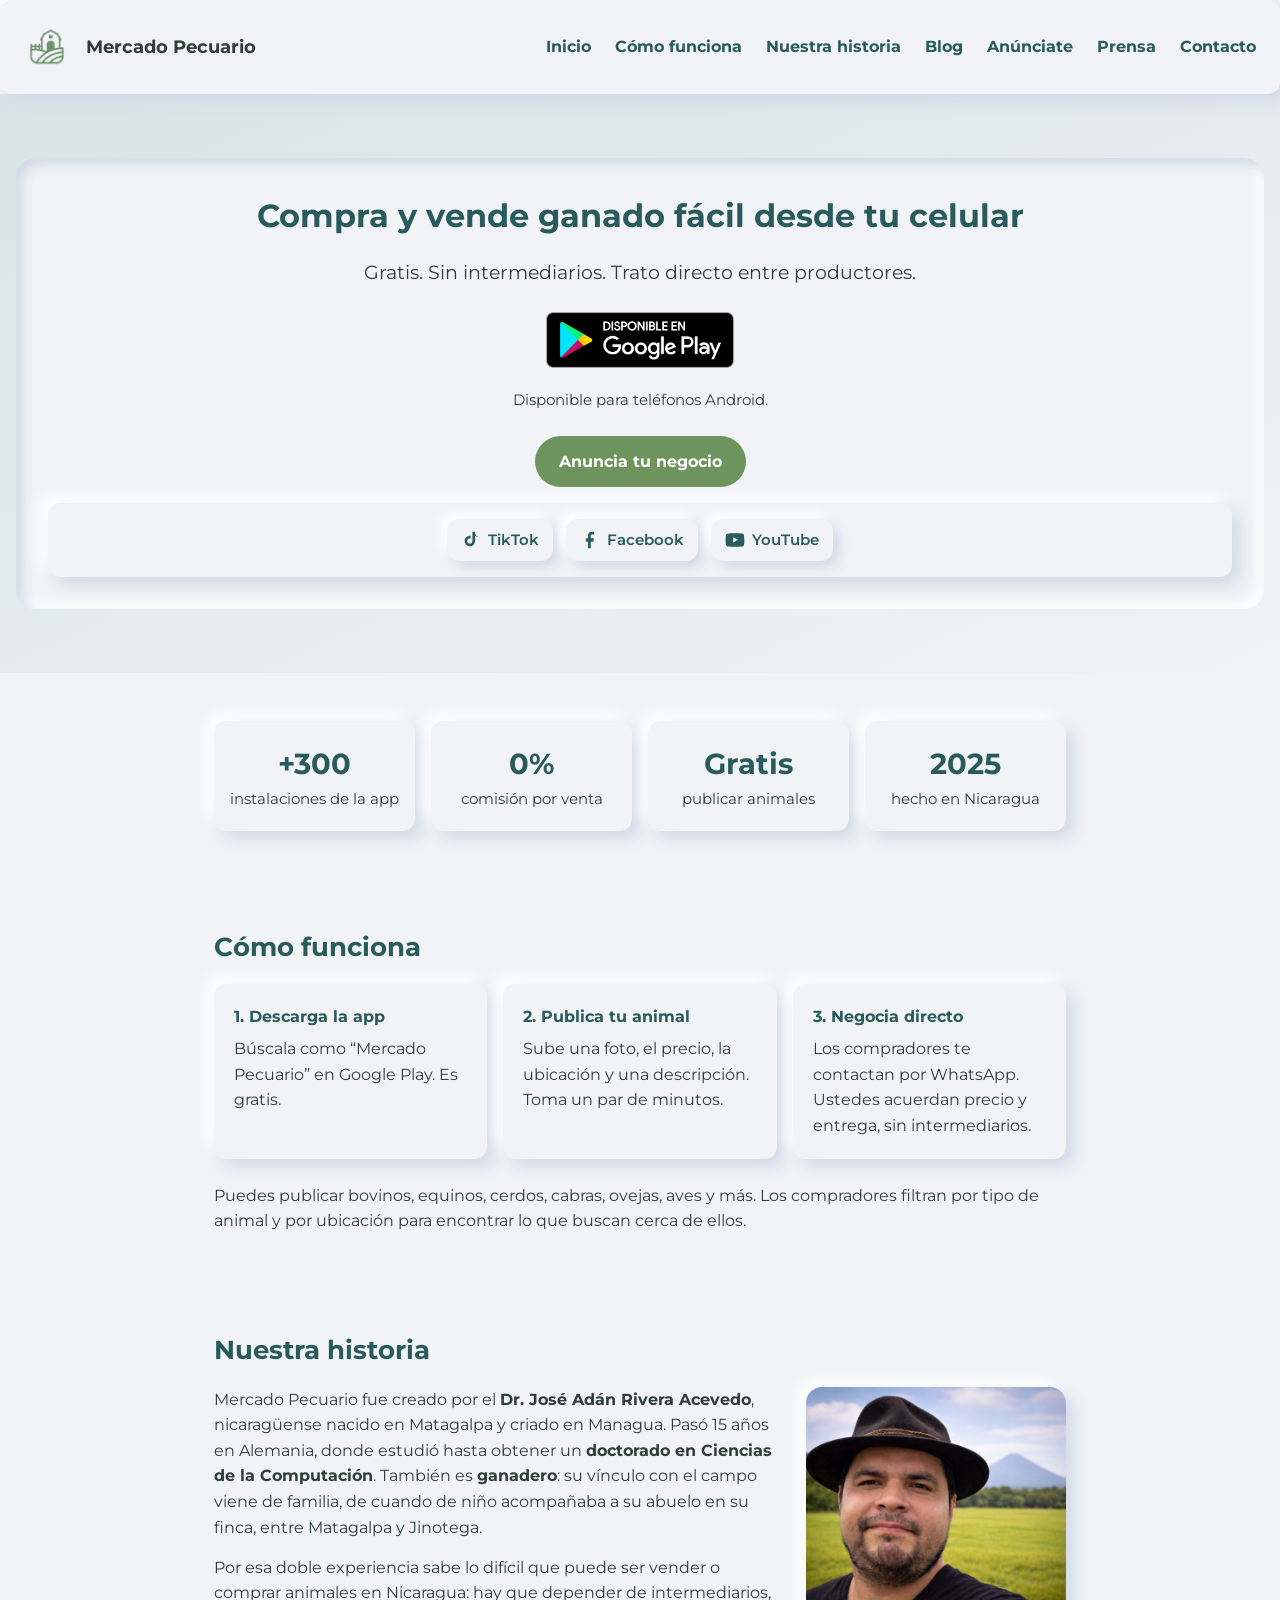
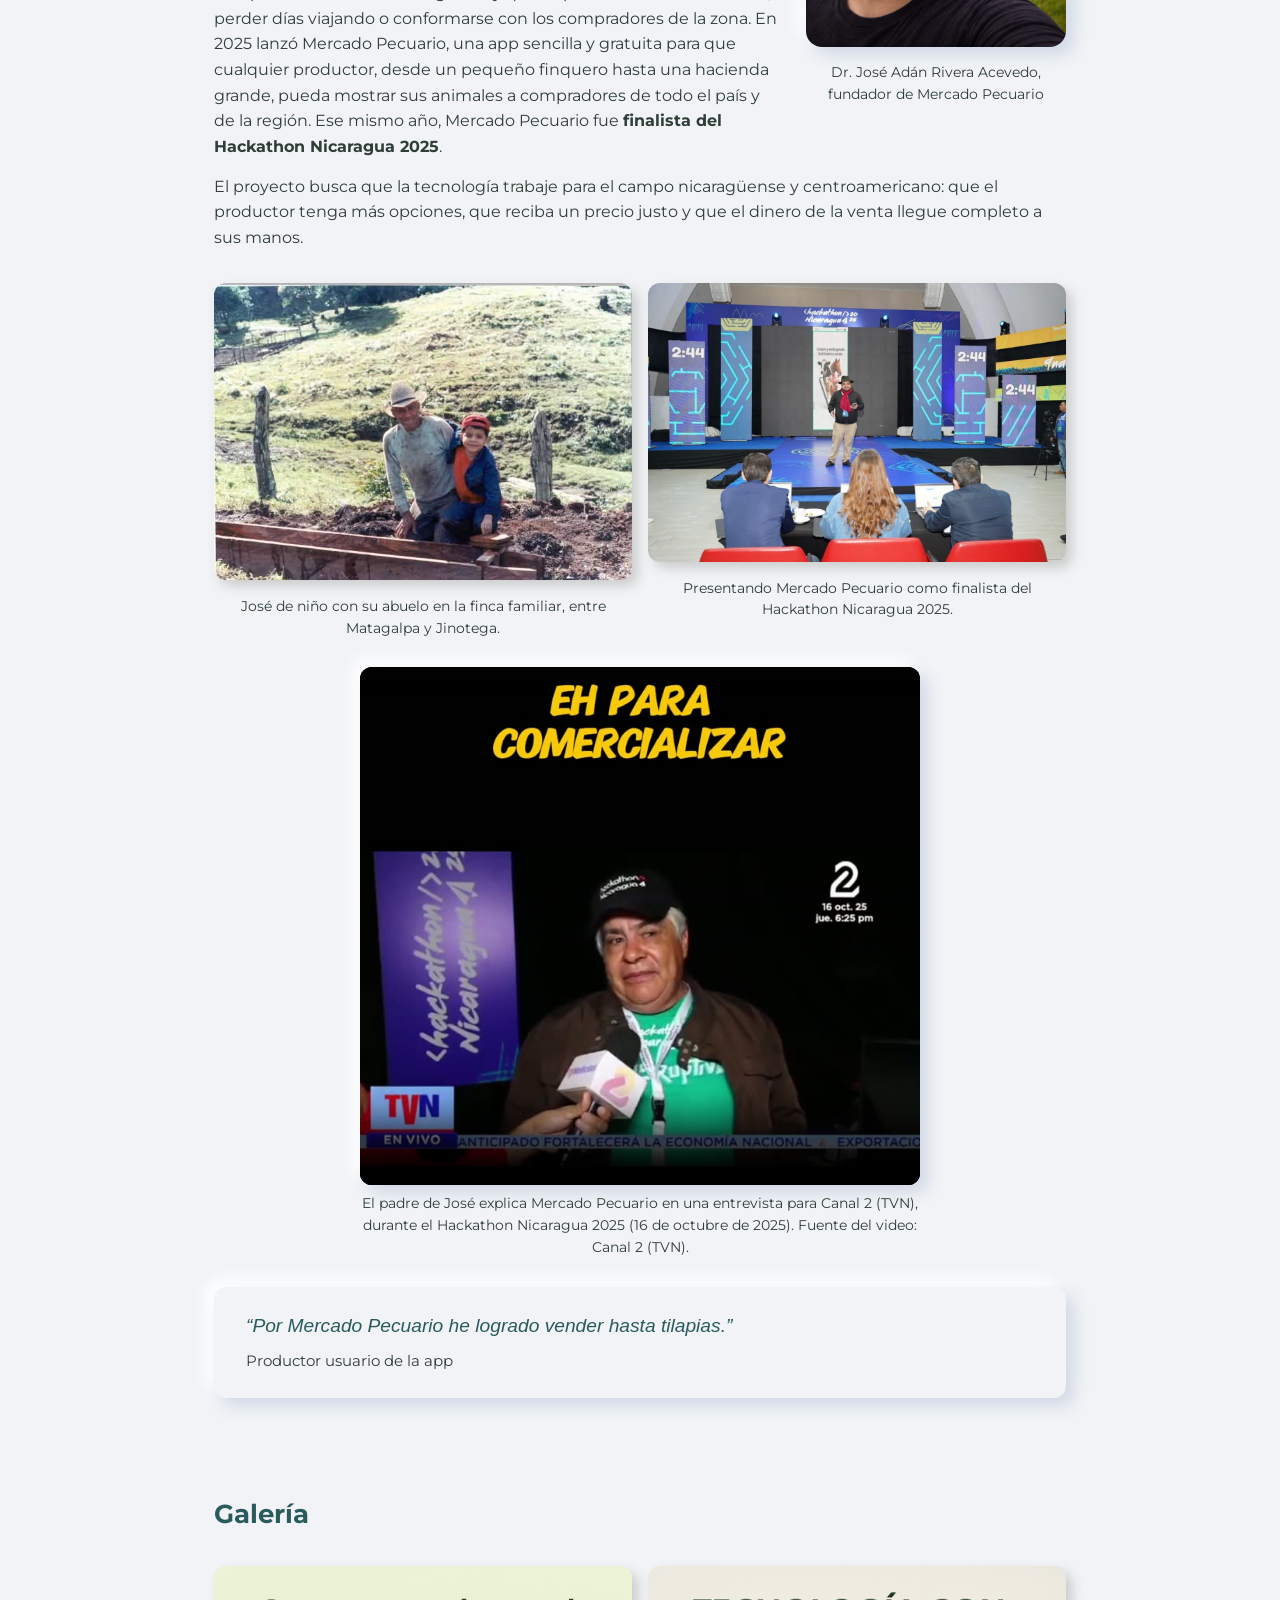
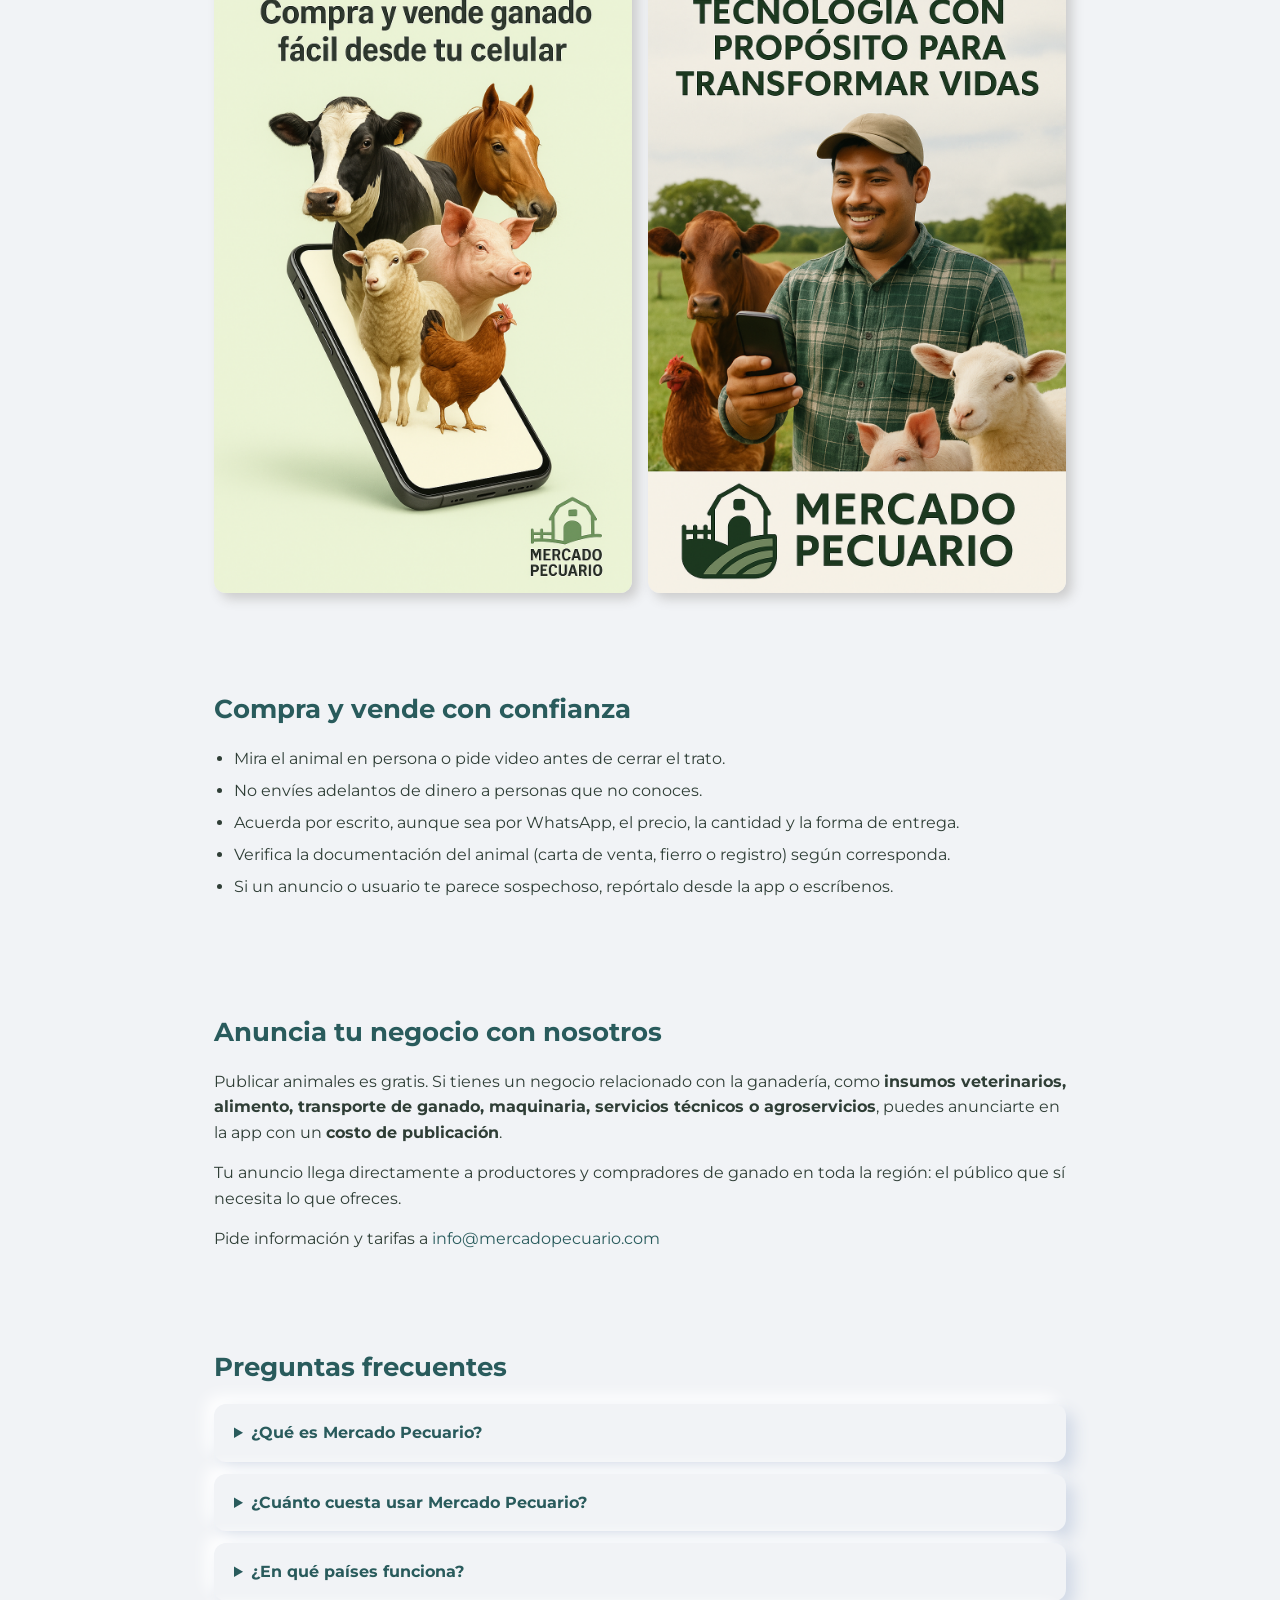
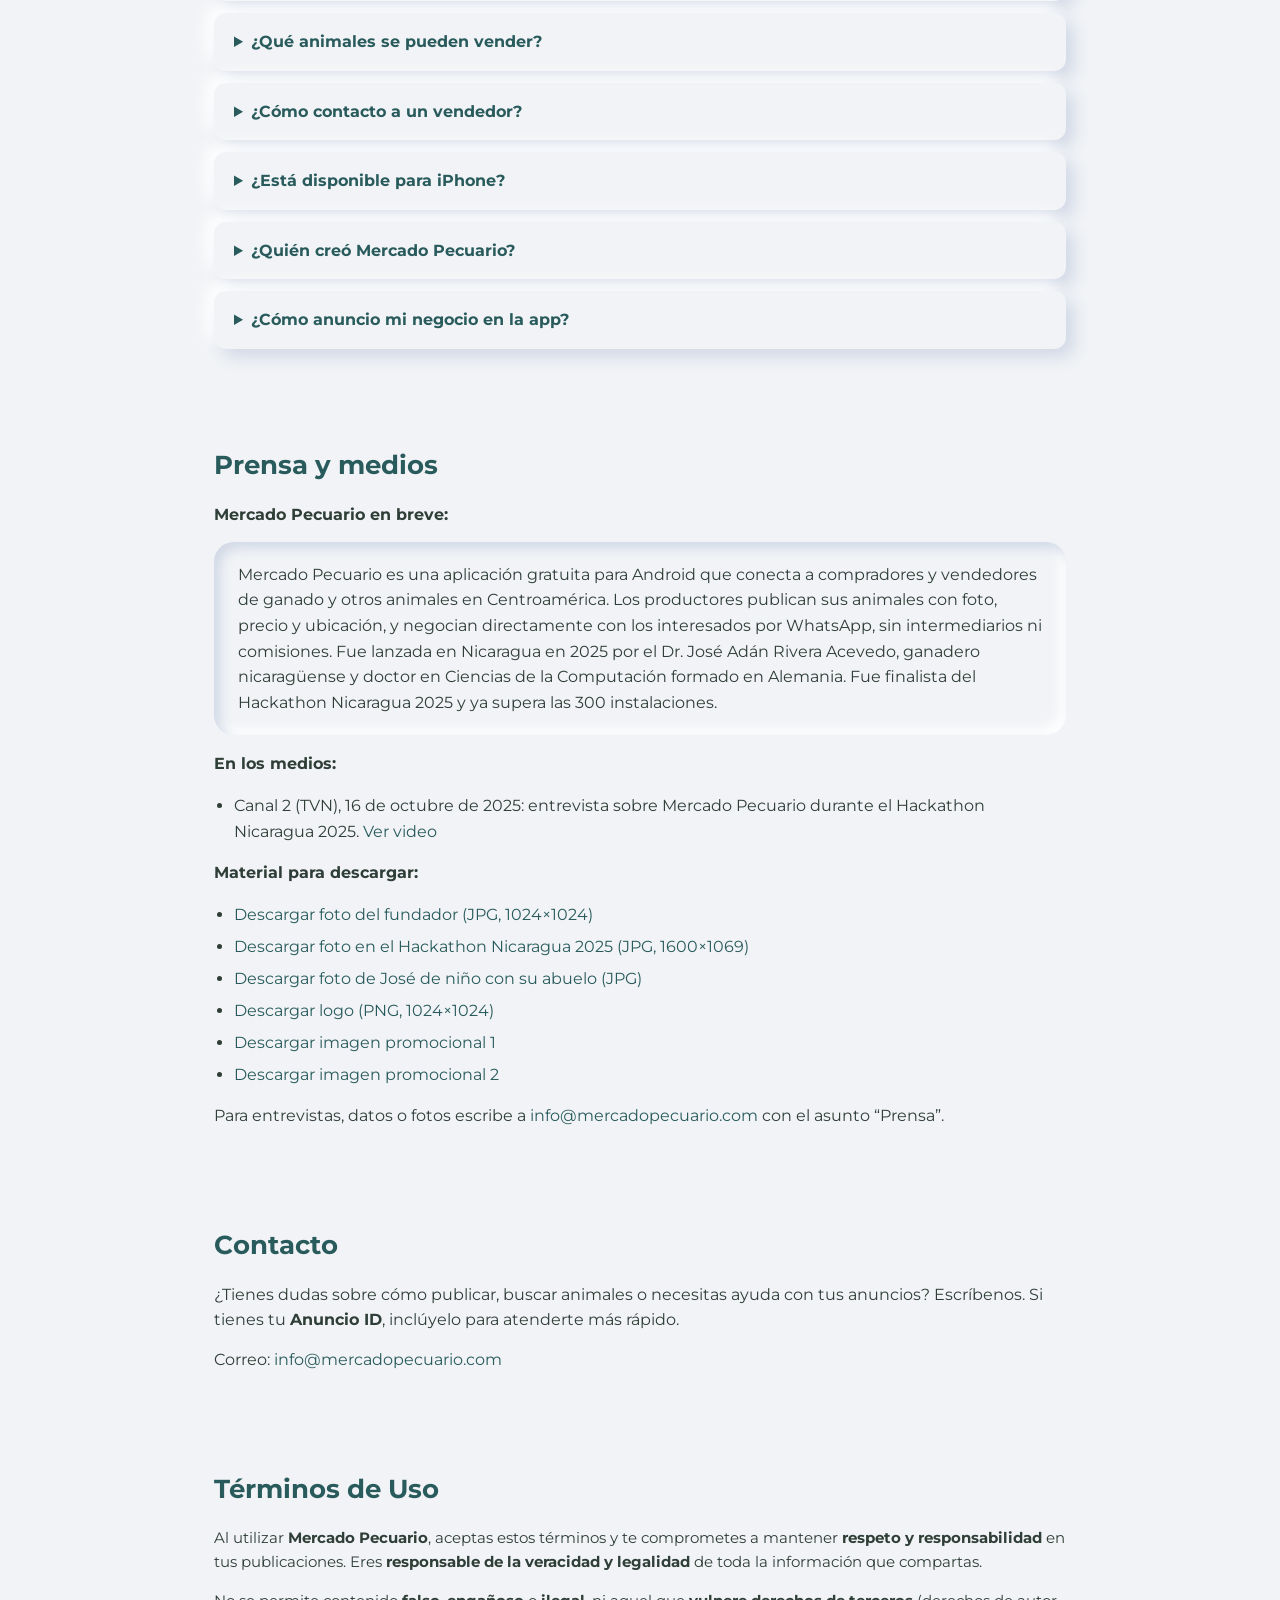
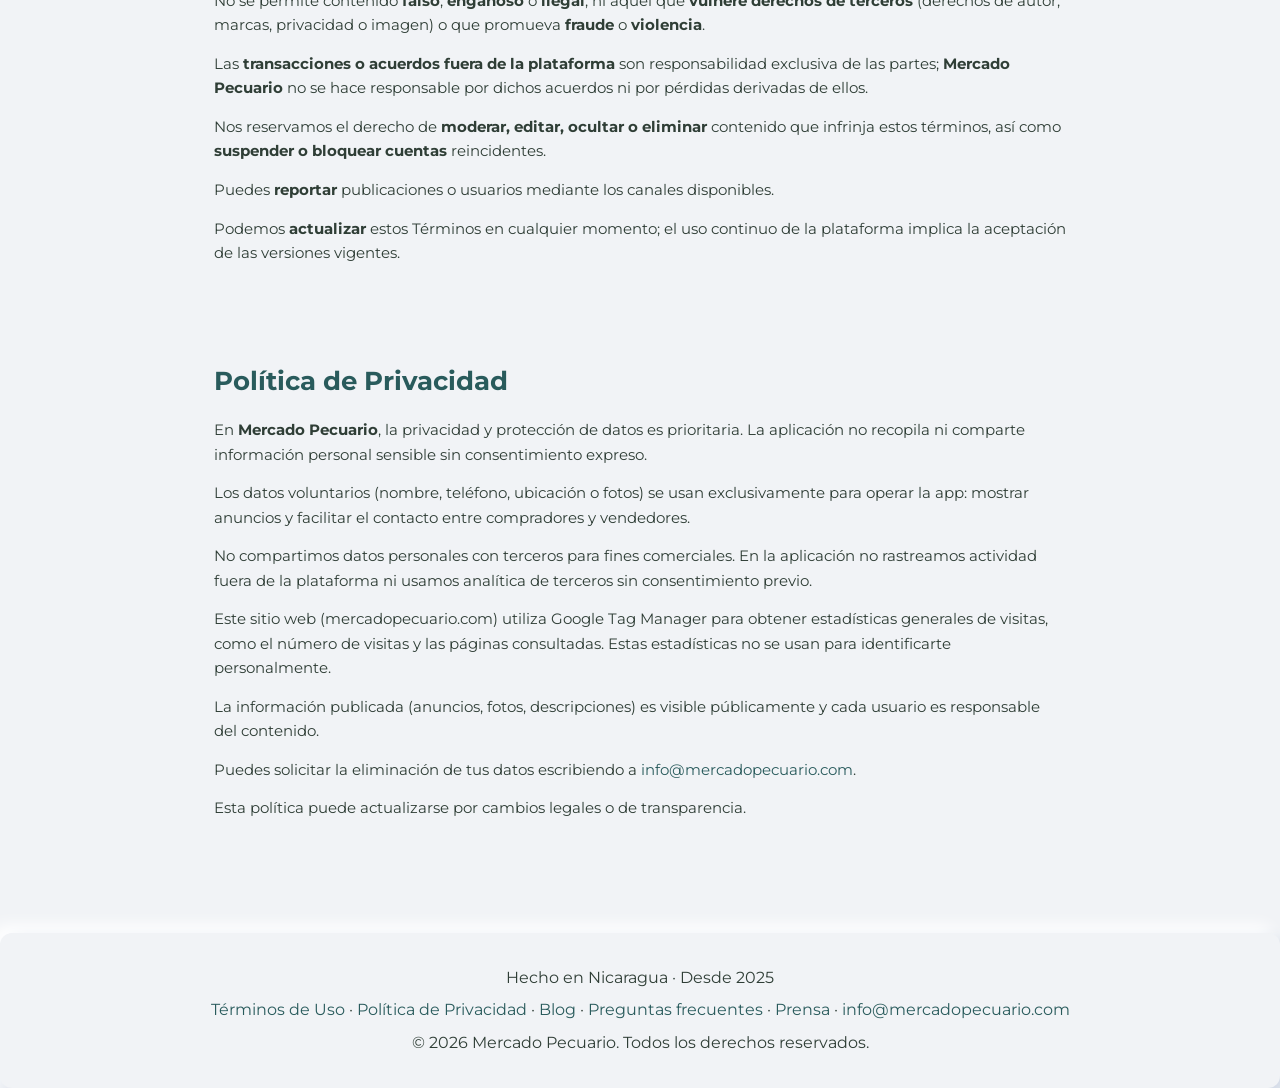
==== commit a4be8e27: "Agregar sección de blog con el primer artículo - /blog/ con listado de artículos; enlace Blog en men" ====
--- a/index.html
+++ b/index.html
@@ -241,6 +241,7 @@
         <li><a href="#inicio">Inicio</a></li>
         <li><a href="#como-funciona">Cómo funciona</a></li>
         <li><a href="#historia">Nuestra historia</a></li>
+        <li><a href="/blog/">Blog</a></li>
         <li><a href="#anunciar">Anúnciate</a></li>
         <li><a href="#prensa">Prensa</a></li>
         <li><a href="#contacto">Contacto</a></li>
@@ -575,6 +576,7 @@
     <p class="footer-links">
       <a href="#terminos">Términos de Uso</a> ·
       <a href="#politica">Política de Privacidad</a> ·
+      <a href="/blog/">Blog</a> ·
       <a href="#preguntas">Preguntas frecuentes</a> ·
       <a href="#prensa">Prensa</a> ·
       <a href="mailto:info@mercadopecuario.com">info@mercadopecuario.com</a>
--- a/styles.css
+++ b/styles.css
@@ -262,3 +262,45 @@
 .faq-item { padding: 1rem 1.25rem; }
 .faq-item summary { cursor: pointer; font-weight: 700; color: #295b5c; }
 .faq-item p { margin-top: .6rem; }
+
+/* Utilidades compartidas */
+a.logo { color: #2f3e36; }
+a.logo:hover { text-decoration: none; }
+.actions-row { display: flex; gap: .75rem; justify-content: center; flex-wrap: wrap; margin-top: 1rem; }
+.btn.btn-secondary { background-color: #295b5c; }
+.btn.btn-secondary:hover { background-color: #204748; }
+.navbar a[aria-current="page"] { text-decoration: underline; text-underline-offset: 4px; }
+
+/* -------- Blog -------- */
+.blog-title { font-size: 2rem; margin-bottom: .5rem; }
+.blog-intro { margin-bottom: 2rem; }
+.post-list { display: grid; gap: 1.5rem; }
+.post-card { display: grid; grid-template-columns: 300px 1fr; gap: 1.5rem; padding: 1.25rem; align-items: center; }
+.post-card-img img { width: 100%; height: auto; border-radius: 10px; display: block; }
+.post-card h2 { font-size: 1.3rem; line-height: 1.3; margin: .25rem 0 .6rem; }
+.post-card-meta, .post-card-author { font-size: .85rem; color: #5b6b62; }
+.post-card-author { margin-top: .6rem; }
+@media (max-width: 700px) { .post-card { grid-template-columns: 1fr; } }
+
+.post { max-width: 720px; margin: 0 auto; padding: 2.5rem 1.25rem 1rem; font-size: 1.05rem; line-height: 1.75; }
+.post h1 { font-size: 2.1rem; line-height: 1.25; margin: .5rem 0 1rem; }
+.post h2 { font-size: 1.5rem; margin: 2.25rem 0 .75rem; }
+.post h3 { font-size: 1.15rem; color: #295b5c; margin: 1.5rem 0 .5rem; }
+.post p + p { margin-top: .9rem; }
+.post ul, .post ol { padding-left: 1.4rem; margin: .75rem 0; }
+.post li + li { margin-top: .4rem; }
+.post-breadcrumb { font-size: .85rem; font-weight: 700; text-transform: uppercase; letter-spacing: .03em; color: #6e945d; }
+.post-lead { font-size: 1.2rem; font-style: italic; color: #4a5a52; }
+.post-byline { display: flex; align-items: center; gap: .75rem; margin: 1.25rem 0 1.5rem; font-size: .95rem; line-height: 1.5; }
+.post-byline img { width: 48px; height: 48px; border-radius: 50%; object-fit: cover; }
+.post-figure { margin: 1.5rem 0; }
+.post-figure img { width: 100%; height: auto; border-radius: 12px; display: block; box-shadow: 6px 6px 12px #d1d9e6; }
+.post-figure figcaption { font-size: .8rem; color: #5b6b62; margin-top: .5rem; line-height: 1.5; }
+.post-hero { margin-top: 0; }
+.post .quote { margin: 1.75rem 0; }
+.post-cta { margin: 2.5rem 0 2rem; text-align: center; }
+.post-cta h2 { margin-top: 0; font-size: 1.35rem; }
+.post-cta-note { font-size: .9rem; margin-top: 1rem; }
+.post-meta { border-top: 1px solid #d1d9e6; padding-top: 1.25rem; font-size: .9rem; }
+.post-meta p + p { margin-top: .6rem; }
+@media (max-width: 600px) { .post h1 { font-size: 1.6rem; } .post { font-size: 1rem; } }
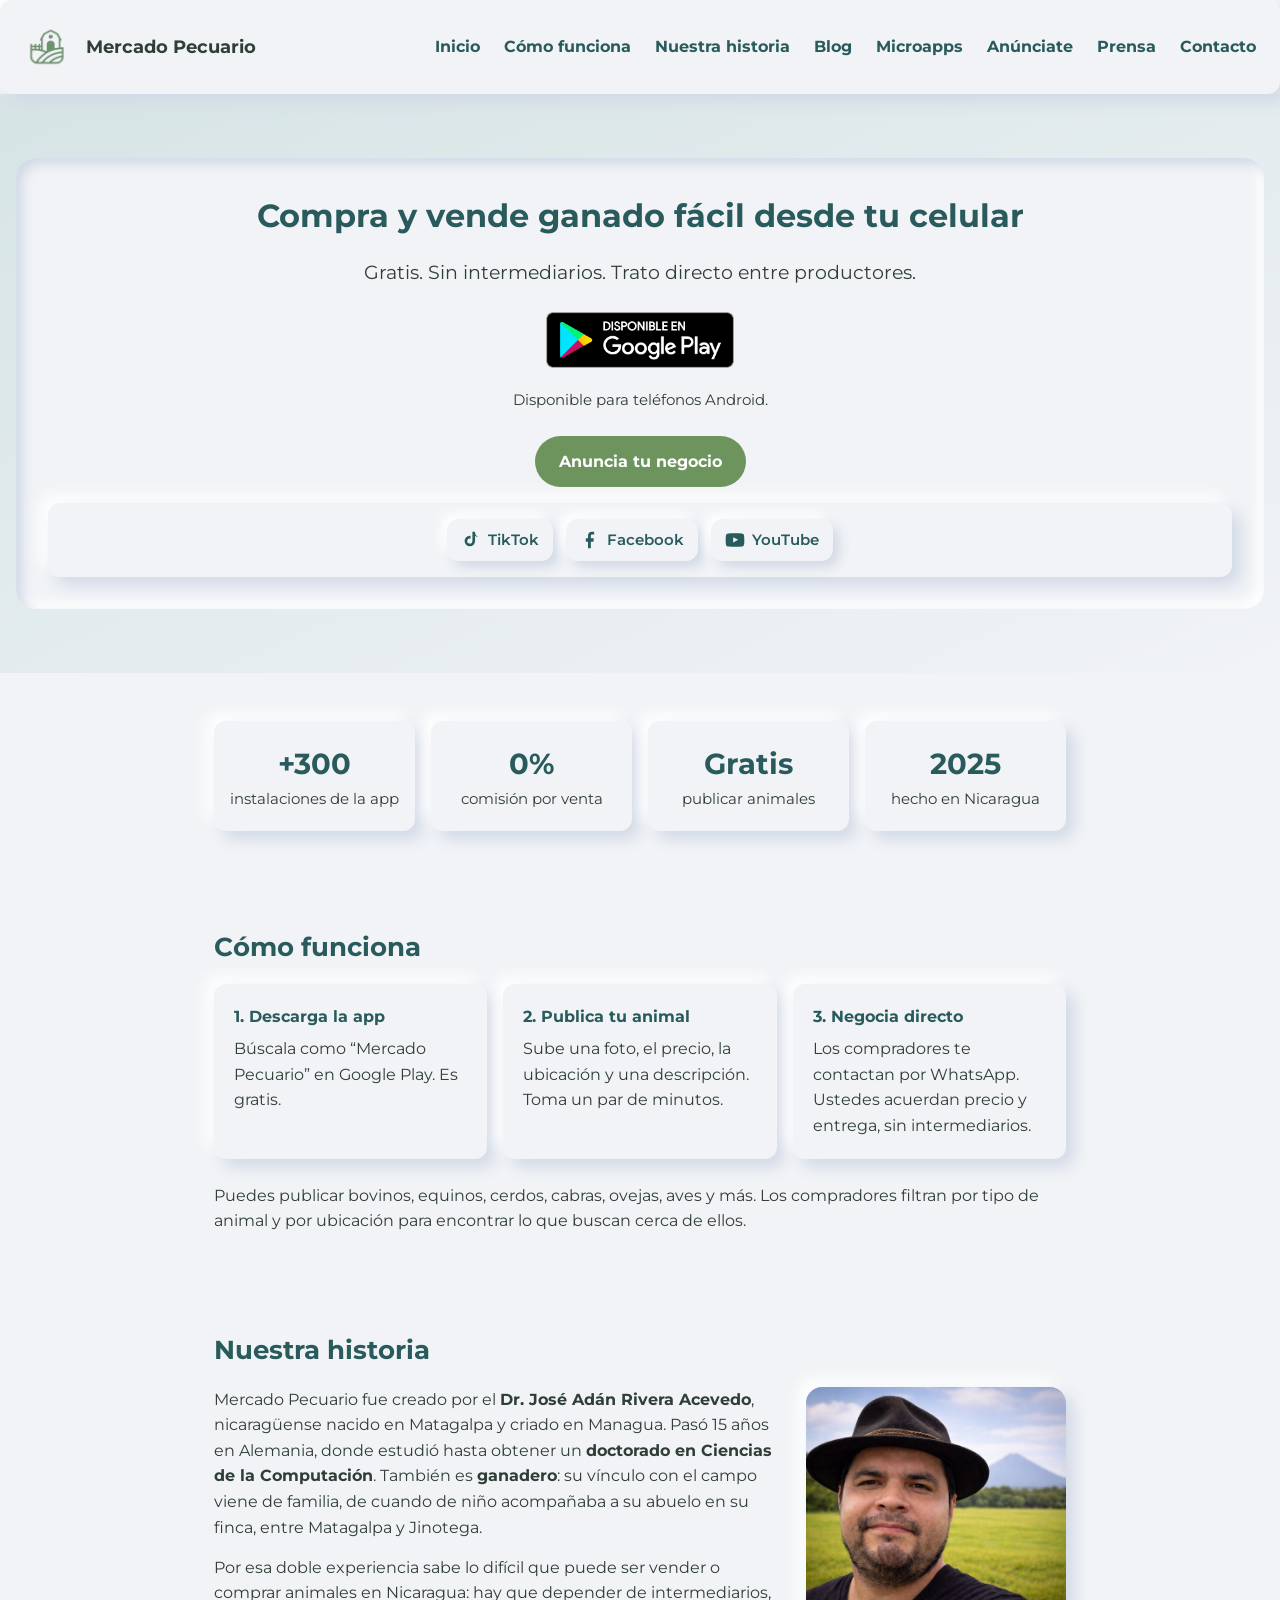
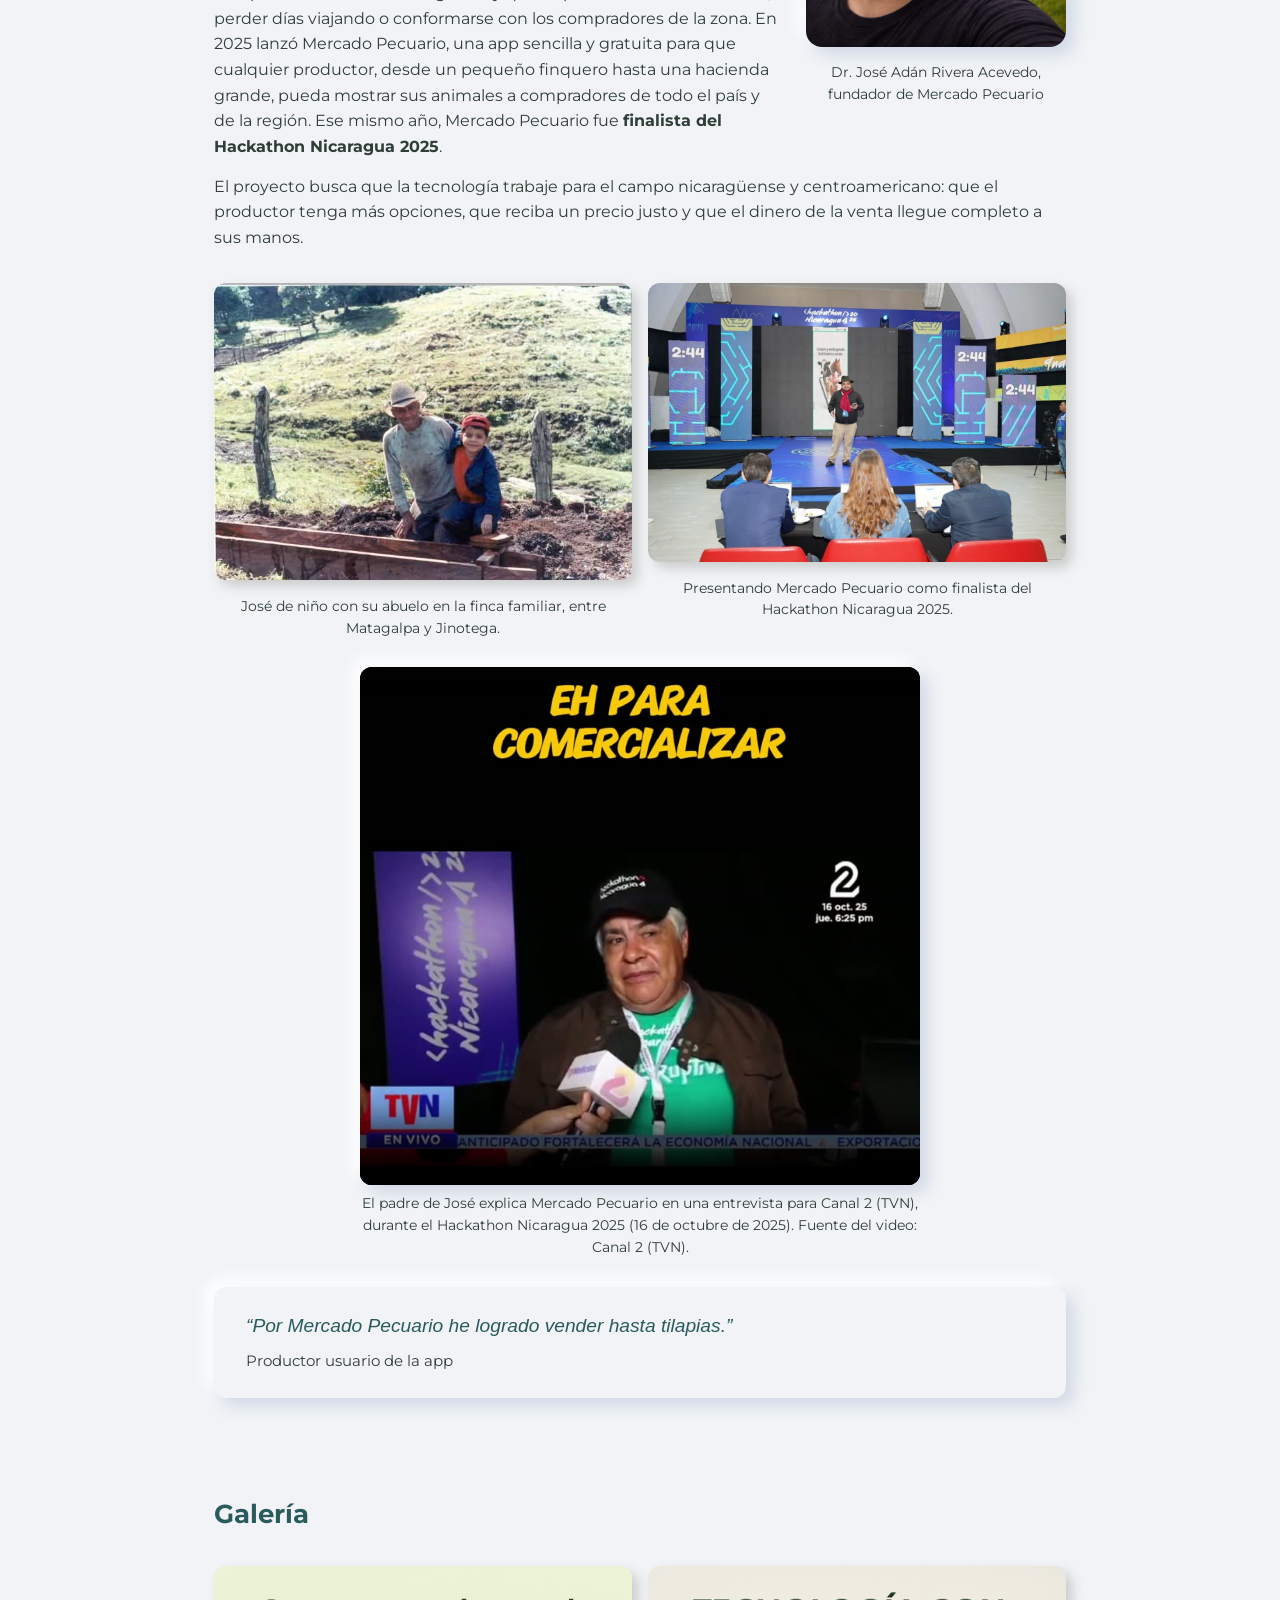
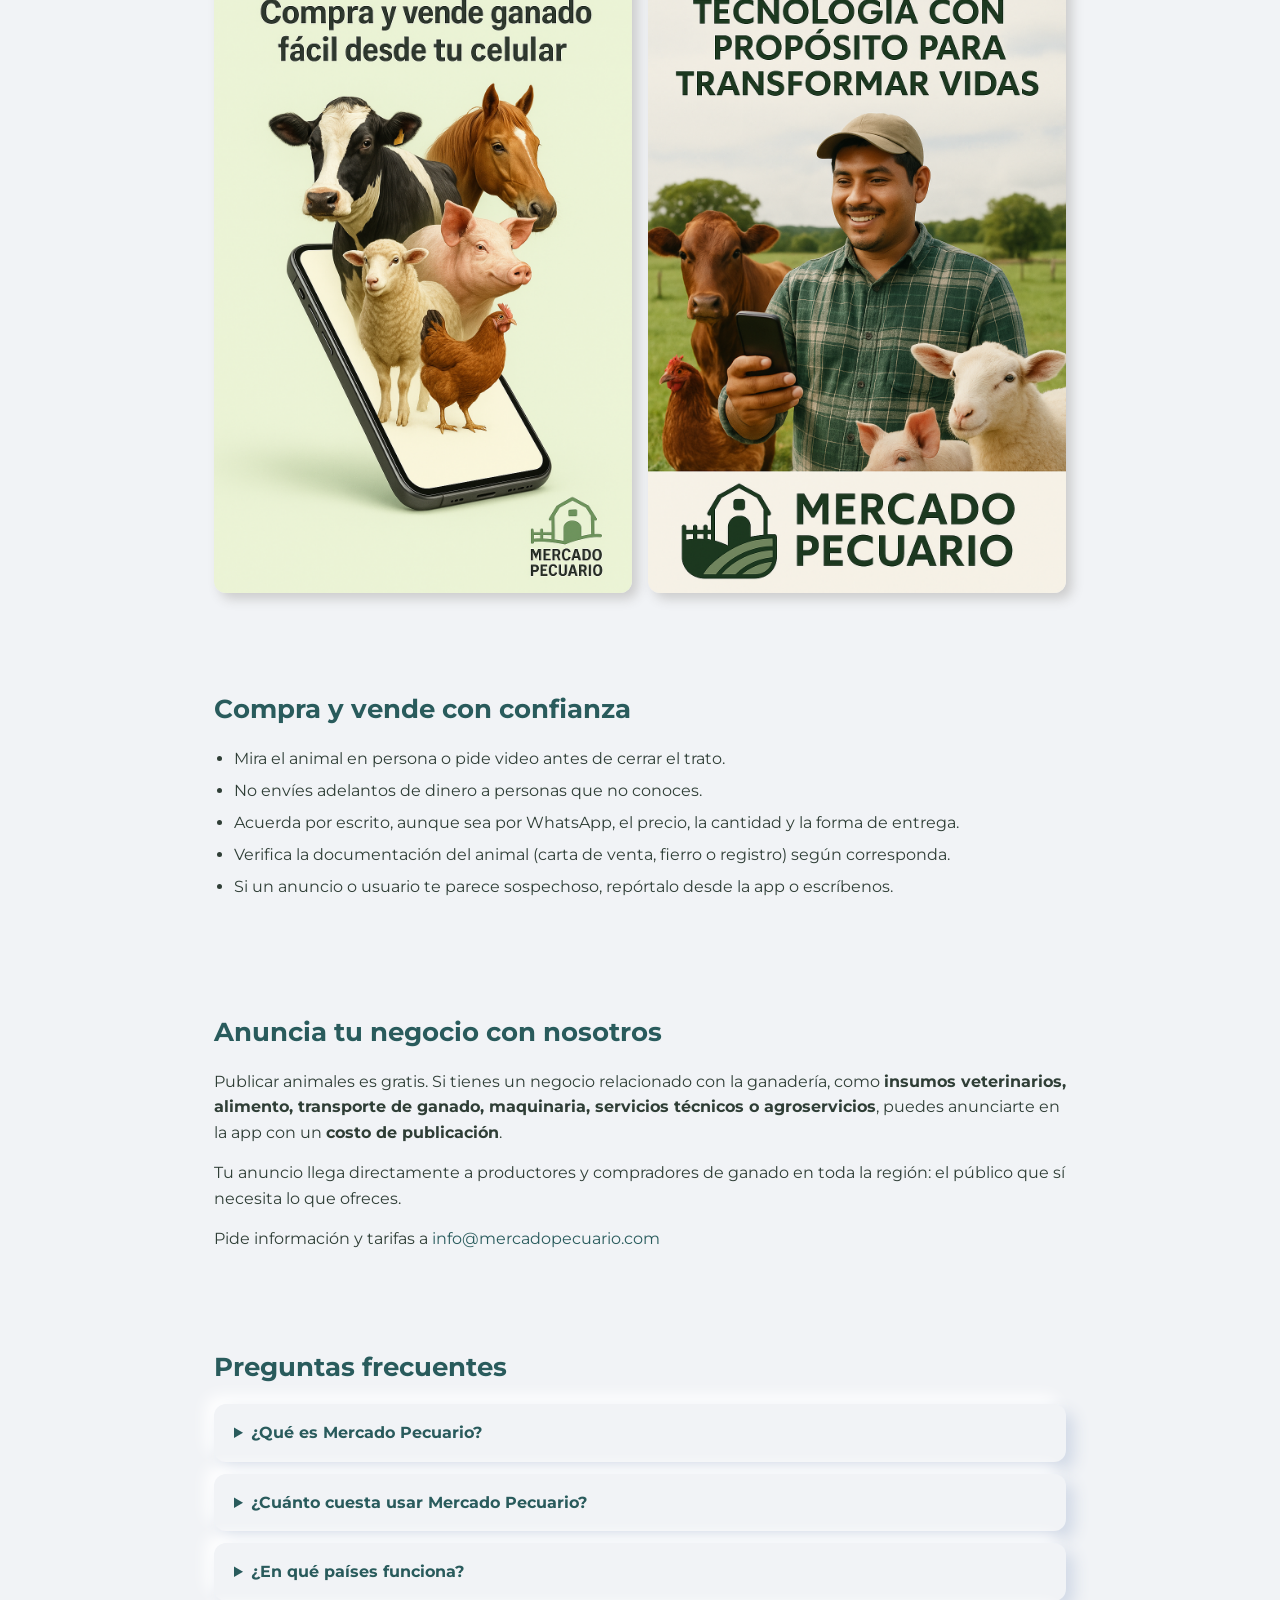
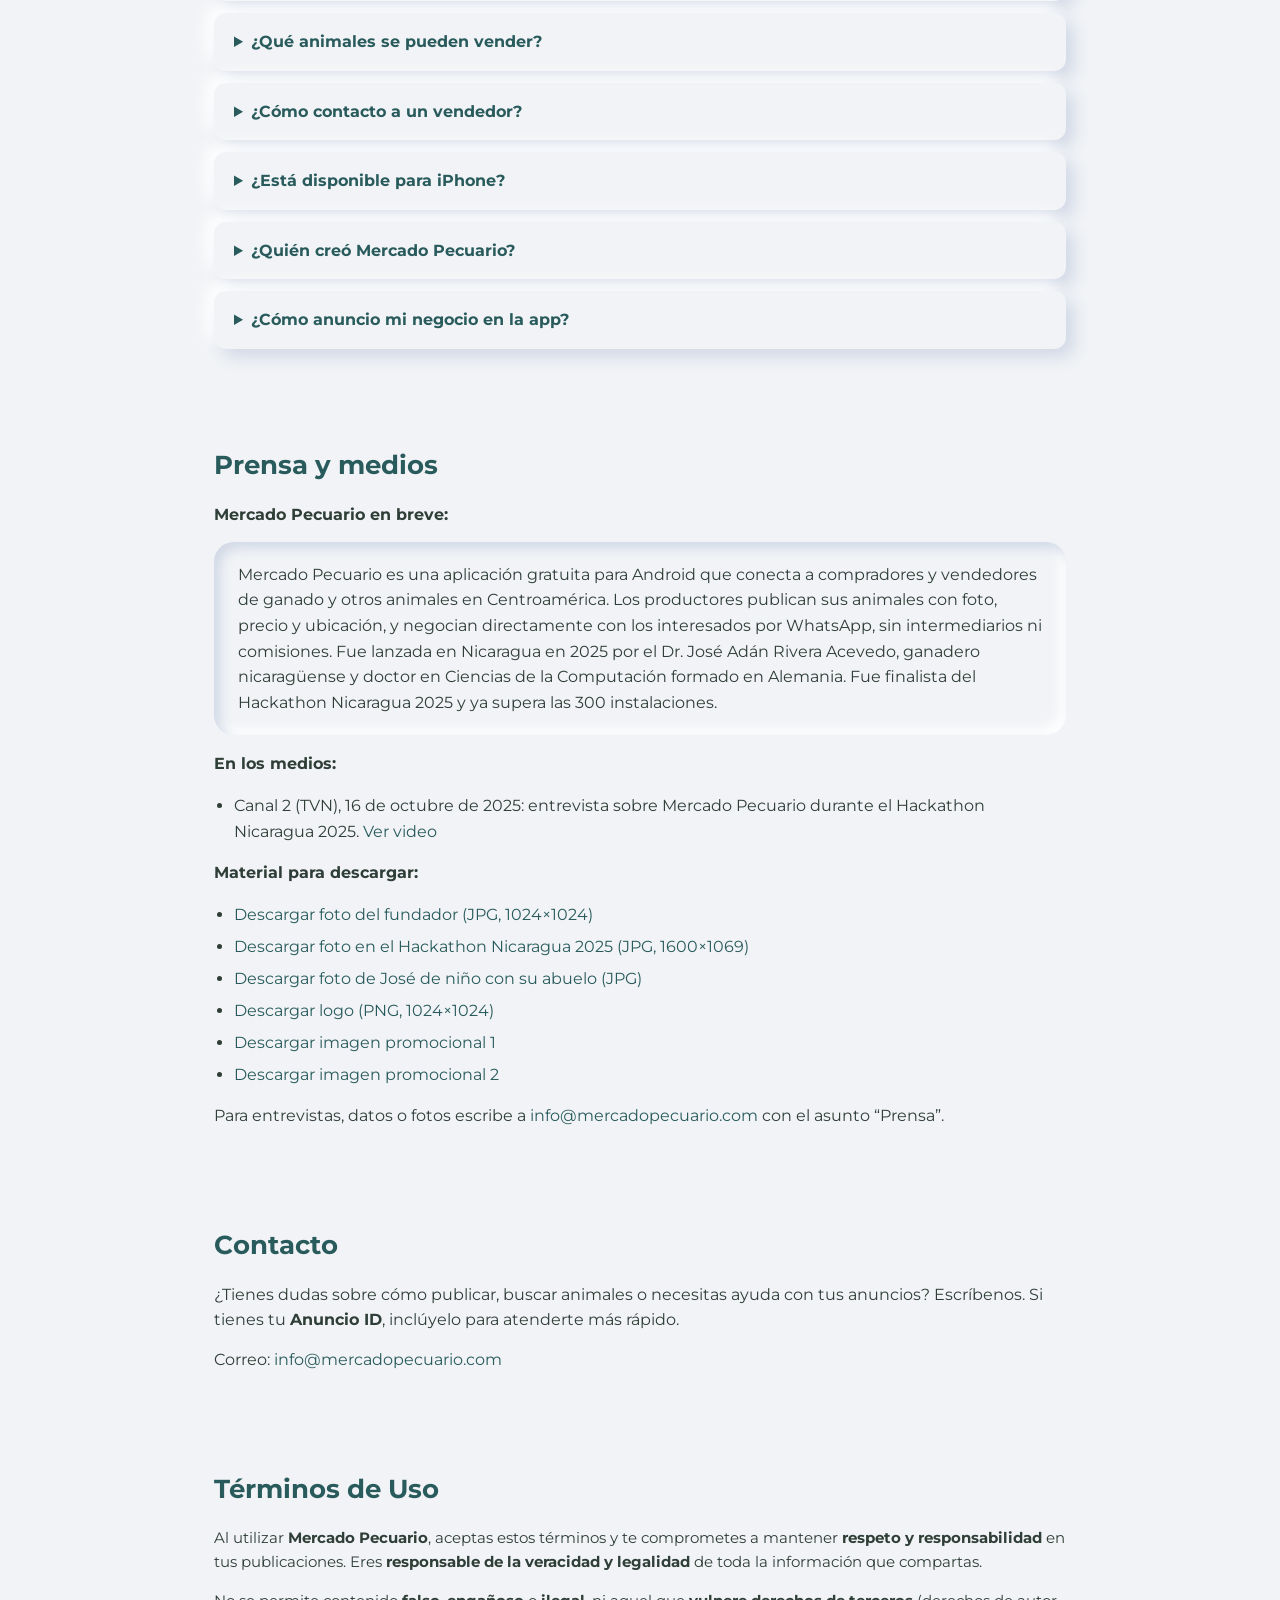
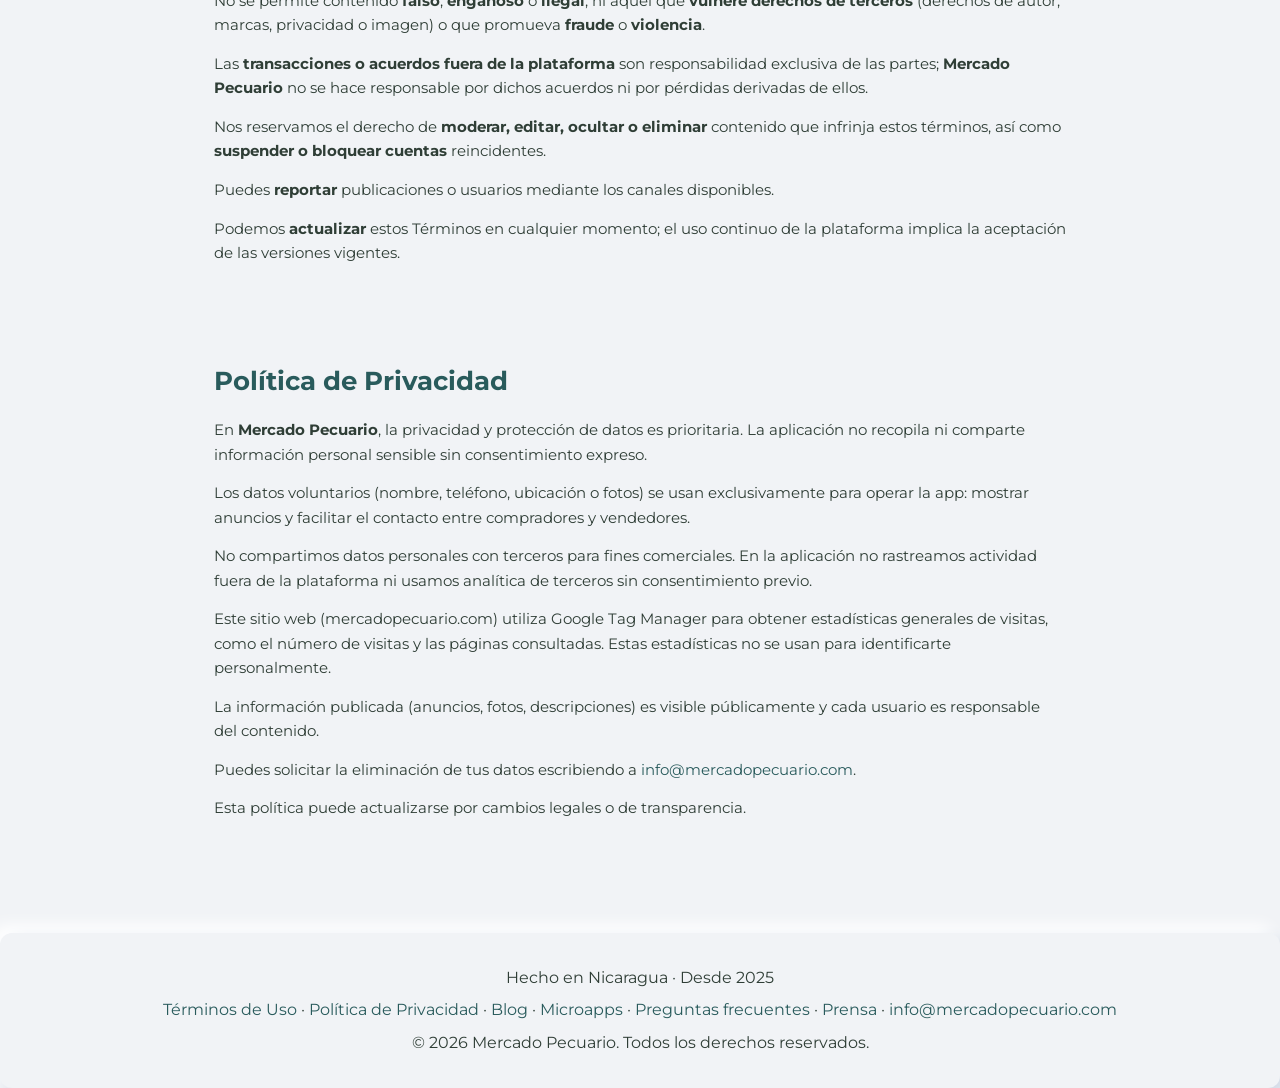
==== commit 8f43768c: "Agregar sección de microapps con Vendo mi vaca - /microapps/ con la ficha de Vendo mi vaca, botón de" ====
--- a/index.html
+++ b/index.html
@@ -242,6 +242,7 @@
         <li><a href="#como-funciona">Cómo funciona</a></li>
         <li><a href="#historia">Nuestra historia</a></li>
         <li><a href="/blog/">Blog</a></li>
+        <li><a href="/microapps/">Microapps</a></li>
         <li><a href="#anunciar">Anúnciate</a></li>
         <li><a href="#prensa">Prensa</a></li>
         <li><a href="#contacto">Contacto</a></li>
@@ -577,6 +578,7 @@
       <a href="#terminos">Términos de Uso</a> ·
       <a href="#politica">Política de Privacidad</a> ·
       <a href="/blog/">Blog</a> ·
+      <a href="/microapps/">Microapps</a> ·
       <a href="#preguntas">Preguntas frecuentes</a> ·
       <a href="#prensa">Prensa</a> ·
       <a href="mailto:info@mercadopecuario.com">info@mercadopecuario.com</a>
--- a/styles.css
+++ b/styles.css
@@ -303,4 +303,85 @@
 .post-cta-note { font-size: .9rem; margin-top: 1rem; }
 .post-meta { border-top: 1px solid #d1d9e6; padding-top: 1.25rem; font-size: .9rem; }
 .post-meta p + p { margin-top: .6rem; }
+.post-table-wrap { overflow-x: auto; margin: 1.25rem 0; }
+.post-table { width: 100%; border-collapse: collapse; font-size: .95rem; line-height: 1.5; }
+.post-table th, .post-table td { padding: .6rem .75rem; text-align: left; border-bottom: 1px solid #d1d9e6; }
+.post-table th { color: #295b5c; }
+.post-table caption { caption-side: bottom; font-size: .8rem; color: #5b6b62; text-align: left; padding-top: .5rem; }
 @media (max-width: 600px) { .post h1 { font-size: 1.6rem; } .post { font-size: 1rem; } }
+
+/* -------- Blog: compartir -------- */
+.share-bar { display: flex; flex-wrap: wrap; align-items: center; gap: .5rem; margin: 1rem 0 1.5rem; }
+.share-title { font-size: .85rem; font-weight: 700; color: #5b6b62; margin-right: .25rem; }
+.share-btn {
+  display: inline-flex; align-items: center; gap: .4rem;
+  padding: .45rem .8rem; border-radius: 999px; border: none; cursor: pointer;
+  font: 700 .85rem 'Montserrat', sans-serif; color: #fff; text-decoration: none;
+  transition: transform .15s ease, filter .15s ease;
+}
+.share-btn:hover { transform: translateY(-1px); filter: brightness(1.08); text-decoration: none; }
+.share-btn:focus-visible { outline: 3px solid #295b5c; outline-offset: 2px; }
+.share-icon { width: 18px; height: 18px; flex: none; }
+.share-whatsapp { background: #1fa855; }
+.share-facebook { background: #1877f2; }
+.share-x { background: #111; }
+.share-telegram { background: #229ed9; }
+.share-linkedin { background: #0a66c2; }
+.share-email, .share-copy, .share-native { background: #295b5c; }
+.share-cta { margin-top: 2rem; font-weight: 700; color: #295b5c; }
+.post-meta .share-bar, .share-bottom { margin-top: .5rem; }
+@media (max-width: 600px) {
+  .share-btn { padding: .55rem; }
+  .share-btn .share-label { display: none; }
+  .share-whatsapp .share-label, .share-copy .share-label { display: inline; }
+  .share-icon { width: 20px; height: 20px; }
+}
+
+/* -------- Blog: escuchar el artículo -------- */
+.tts-player {
+  display: flex; flex-wrap: wrap; align-items: center; gap: .75rem 1rem;
+  padding: .9rem 1.1rem; margin: 0 0 1rem;
+}
+.tts-player[hidden] { display: none; }
+.tts-play {
+  display: inline-flex; align-items: center; gap: .5rem;
+  background: #6e945d; color: #fff; border: none; border-radius: 999px;
+  padding: .6rem 1.2rem; font: 700 .95rem 'Montserrat', sans-serif; cursor: pointer;
+}
+.tts-play:hover { background: #527347; }
+.tts-play:focus-visible, .tts-stop:focus-visible, .tts-rate:focus-visible { outline: 3px solid #295b5c; outline-offset: 2px; }
+.tts-icon { width: 20px; height: 20px; }
+.tts-icon-pause { display: none; }
+.tts-play.is-playing .tts-icon-play { display: none; }
+.tts-play.is-playing .tts-icon-pause { display: inline; }
+.tts-stop {
+  display: inline-flex; align-items: center; justify-content: center;
+  width: 40px; height: 40px; border-radius: 50%; border: none; cursor: pointer;
+  background: #295b5c; color: #fff;
+}
+.tts-stop[hidden] { display: none; }
+.tts-rate-label { font-size: .85rem; color: #5b6b62; display: inline-flex; align-items: center; gap: .4rem; }
+.tts-rate { font: inherit; padding: .3rem .4rem; border-radius: 8px; border: 1px solid #c9d3cd; background: #fff; color: #2f3e36; }
+.tts-progress { flex: 1 1 100%; height: 4px; border-radius: 4px; background: #d6e0da; overflow: hidden; }
+.tts-progress span { display: block; height: 100%; width: 0; background: #6e945d; transition: width .3s ease; }
+.tts-status { flex: 1 1 100%; font-size: .8rem; color: #5b6b62; margin: 0; min-height: 1em; }
+.post .tts-active { background: #e4eedb; box-shadow: 0 0 0 6px #e4eedb; border-radius: 4px; transition: background .2s ease; }
+
+/* -------- Microapps -------- */
+.app-card { padding: 1.75rem; }
+.app-card h3 { color: #295b5c; font-size: 1.1rem; margin: 1.25rem 0 .5rem; }
+.app-card ul { padding-left: 1.3rem; }
+.app-card li + li { margin-top: .4rem; }
+.app-head { display: flex; align-items: center; gap: 1.25rem; margin-bottom: 1.25rem; }
+.app-icon { width: 96px; height: 96px; border-radius: 22px; flex-shrink: 0; box-shadow: 6px 6px 12px #d1d9e6; }
+.app-head h2 { font-size: 1.6rem; margin: 0; line-height: 1.2; }
+.app-meta { font-size: .85rem; color: #5b6b62; margin-top: .25rem; }
+.app-downloads { margin-top: .4rem; font-size: .95rem; color: #2f3e36; }
+.app-downloads-num { font-size: 1.3rem; color: #6e945d; }
+.app-tagline { font-size: 1.2rem; font-weight: 700; color: #295b5c; margin-bottom: .4rem; }
+.app-badges { display: flex; flex-wrap: wrap; gap: .5rem; margin: 1.25rem 0 .75rem; }
+.app-badges span { background: #d6e4e5; color: #295b5c; font-size: .8rem; font-weight: 700; padding: .3rem .75rem; border-radius: 999px; }
+.app-note { font-size: .9rem; font-style: italic; color: #5b6b62; }
+.app-actions { margin: 1.5rem 0 1rem; }
+.app-install { font-size: .9rem; color: #4a5a52; }
+@media (max-width: 500px) { .app-card { padding: 1.25rem; } .app-icon { width: 72px; height: 72px; border-radius: 16px; } }
